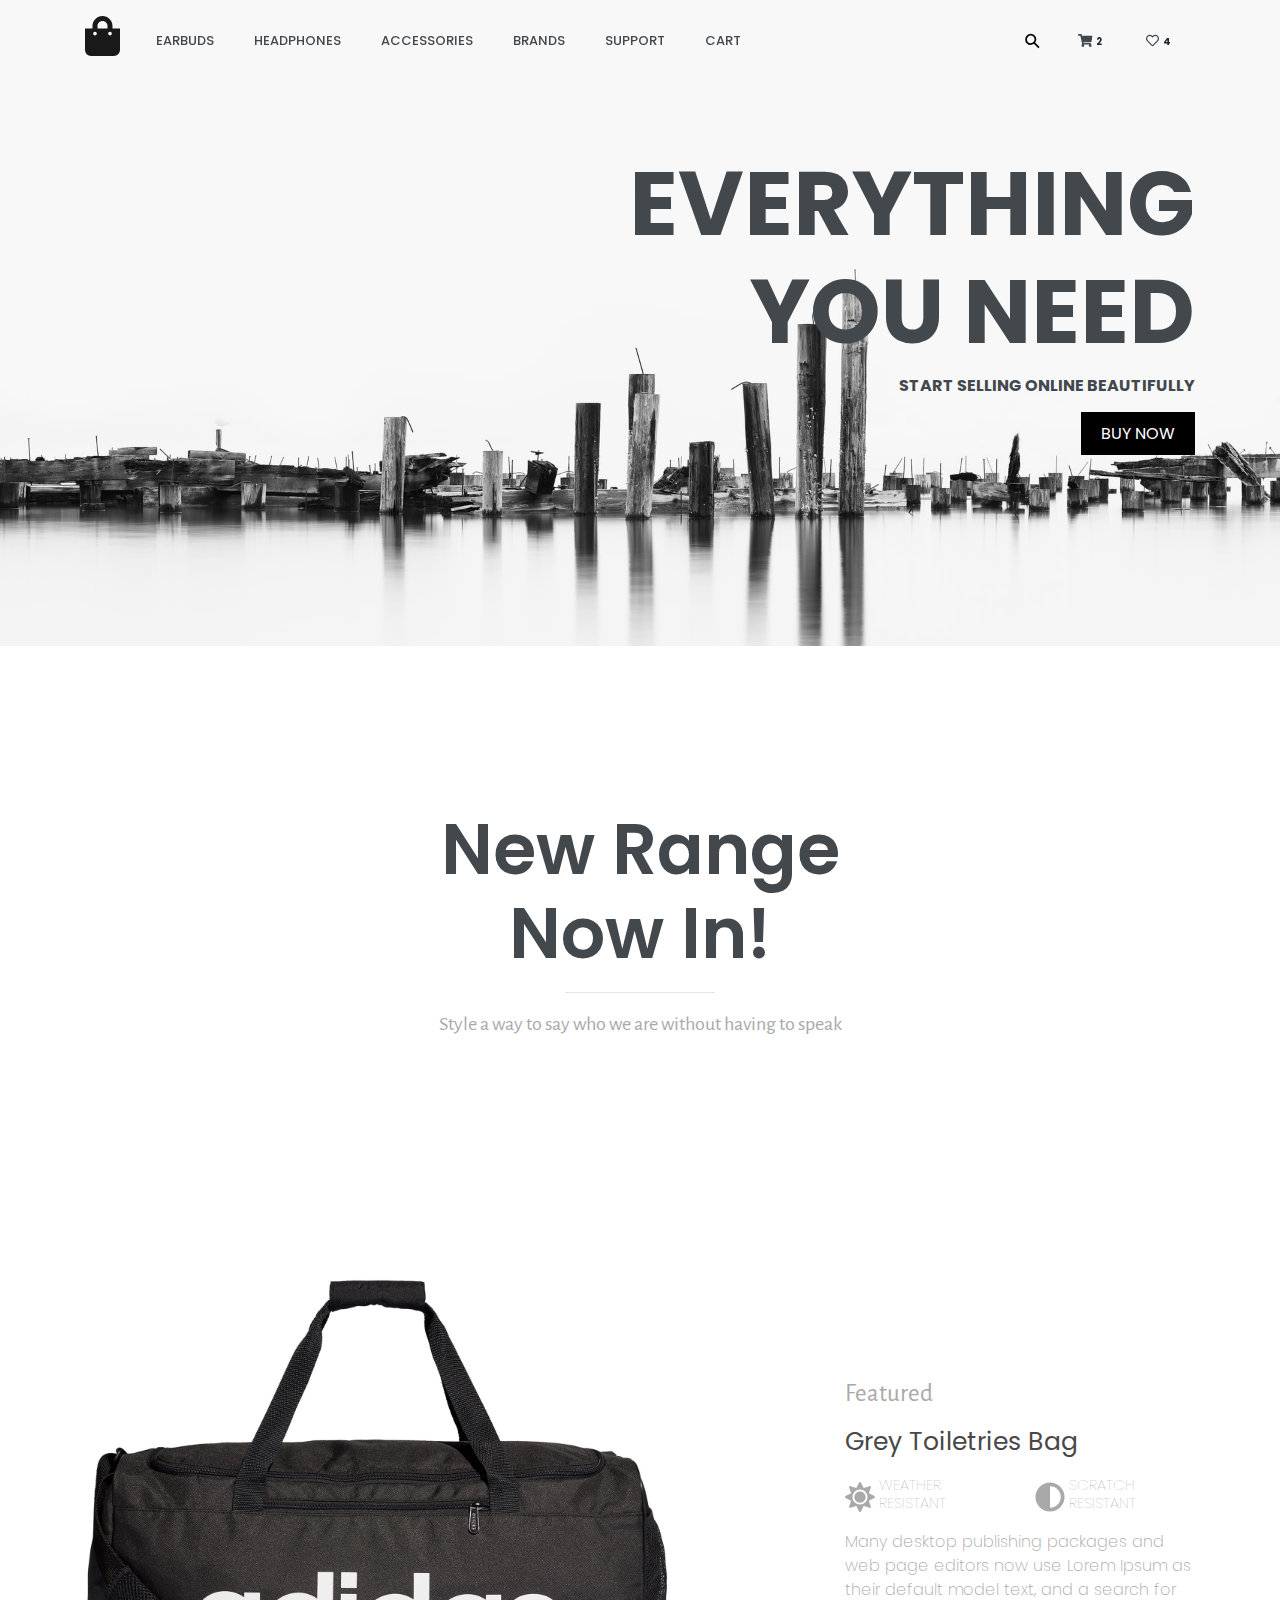
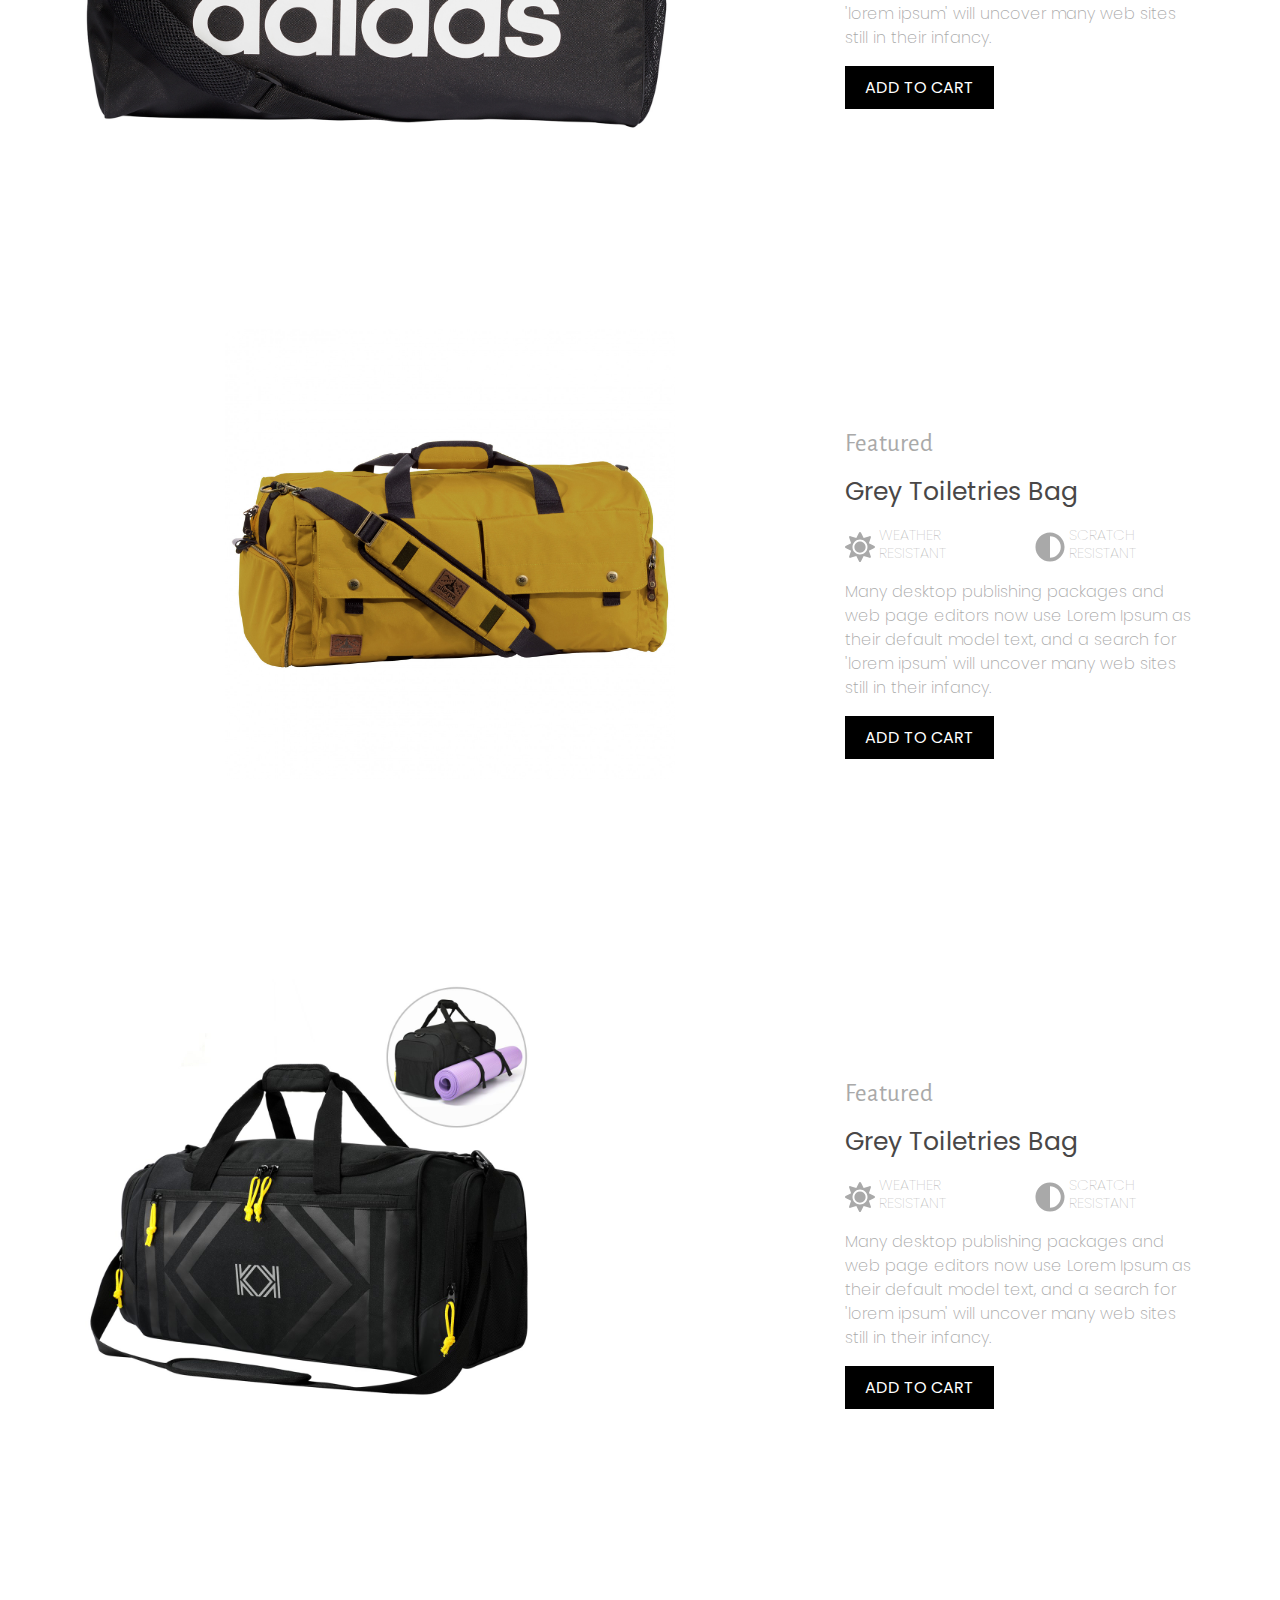
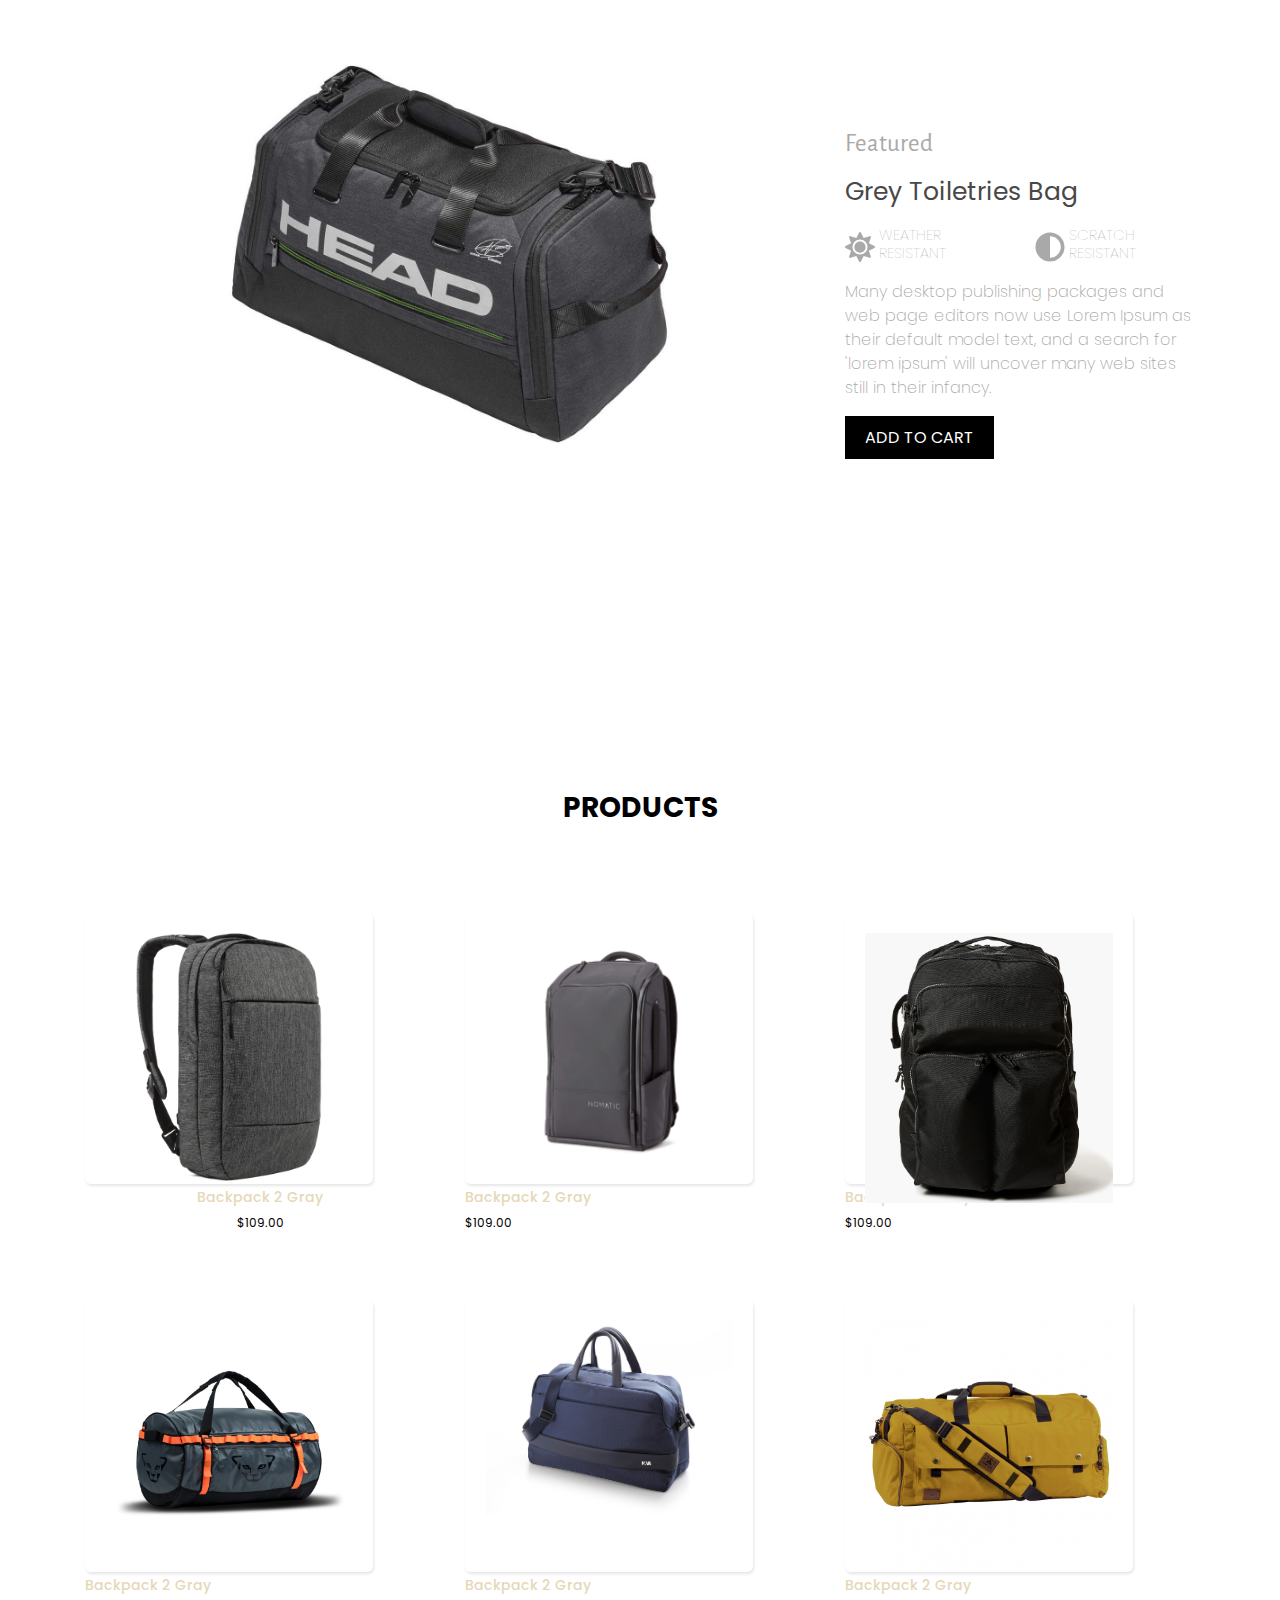
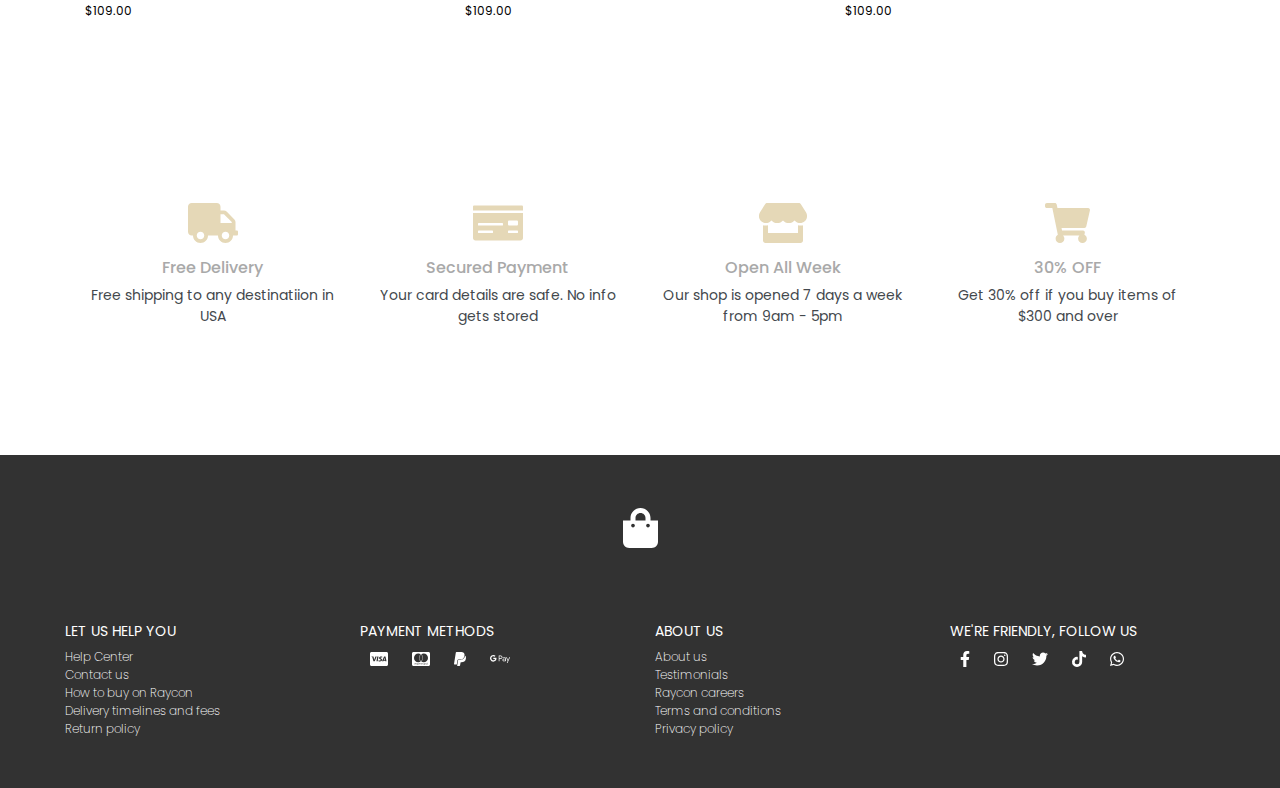
==== index.html @ 4c84e247 "added cart page" ====
<!doctype html>
<html>
<head>
    <meta charset="utf-8">
    <meta http-equiv="X-UA-Compatible" content="IE=edge">
    <link rel="icon" href="assets/images/favicon.png" type="image/gif" sizes="16x16">
    <title>EarStore</title>
    <meta name="description" content="">
    <meta name="viewport" content="width=device-width, initial-scale=1">
    <link rel="stylesheet" href="assets/css/bootstrap.min.css">
    <link rel="stylesheet" href="assets/css/main.css">
    <link href="https://fonts.googleapis.com/css2?family=Yellowtail&display=swap" rel="stylesheet">
    <link href="https://fonts.googleapis.com/css2?family=Alegreya+Sans:ital,wght@1,300;1,400&display=swap" rel="stylesheet">
    <link href="https://fonts.googleapis.com/css?family=Poppins:100,200,300,400,500,600,700,900&display=swap" rel="stylesheet">
    <link rel="stylesheet" href="assets/css/all.css">
    <script type="text/javascript" src="assets/js/jquery-3.5.1.min.js"></script>
    <script type="text/javascript" src="assets/js/bootstrap.min.js"></script>
    <script src="https://cdnjs.cloudflare.com/ajax/libs/popper.js/1.14.7/umd/popper.min.js" crossorigin="anonymous"></script>
    <script defer  src="assets/js/all.js"></script>

</head>
<body>
    <nav class="navbar navbar-expand-lg navbar-light navbar-transparent fixed-top" id="scrolled">
        <div class="container">
            <a class="navbar-brand" href="index.html"><h1><i class="fas fa-shopping-bag"></i></h1></a>
            <button class="navbar-toggler" type="button" data-toggle="collapse" data-target="#navbarNav" aria-controls="navbarNav" aria-expanded="false" aria-label="Toggle navigation">
            <span class="navbar-toggler-icon"></span>
            </button>
            <div class="collapse navbar-collapse" id="navbarNav">
            <ul class="navbar-nav">
                <li class="nav-item">
                <a class="nav-link" href="#">earbuds</a>
                </li>
                <li class="nav-item">
                <a class="nav-link" href="#">headphones</a>
                </li>
                <li class="nav-item">
                <a class="nav-link" href="#">accessories</a>
                </li>
                <li class="nav-item">
                <a class="nav-link" href="#">brands</a>
                </li>
                <li class="nav-item">
                <a class="nav-link" href="#">support</a>
                </li>
                <li class="nav-item">
                <a class="nav-link" href="cart.html">cart</a>
                </li>
            </ul>
            </div>
            <div class="collapse navbar-collapse w-100 order-3" id="navbarNav">
                <ul class="navbar-nav ml-auto">
                    <li class="nav-item">
                        <div class="search-container">
                            <form action="#" method="get">
                              <input class="search expand-right" id="search-right" type="search" name="q" placeholder="Search">
                              <label class="button search-button" for="search-right"><span class="search-icon">&#9906;</span></label>
                            </form>
                        </div>
                    </li>
                    <li class="nav-item">
                        <a class="nav-link" href="#"><i class="fa fa-shopping-cart"></i><span class="badge badge-light">2</span></a>
                    </li>
                    <li class="nav-item">
                        <a class="nav-link" href="#"><i class="far fa-heart"></i><span class="badge badge-light">4</span></a>
                    </li>
                </ul>
            </div>
        </div>
    </nav>
<section>
    <div class="banner">
        <div class="col-md-12 col-sm-12">
            <div class="container text-right">
                <h1>everything<br>you need</h1>
                <p class="small-bg-text mb-4">start selling online beautifully</p>
                <div class="center">
                    <a href="#" class="bg-btn center">buy now</a>
                </div>
            </div>
        </div>
    </div>
</section>
<section class="site-section">
    <div class="col-md-12 col-sm-12">
       <div class="container">
          <h1 class="header">New Range<br>Now In!</h1>
          <hr style="width:150px;"> 
          <p class="italic-sub-header">Style a way to say who we are without having to speak</p>
       </div>
    </div>
</section>
<section class="site-section">
   <div class="col-md-12 col-sm-12">
       <div class="container featured">
            <div class="row margin-bottom">
                <div class="col-md-8 col-sm-12">
                    <img src="assets/images/duffle1.jpg">
                </div>
                <div class="col-md-4 col-sm-12">
                     <h6>Featured</h6>
                     <h3>Grey Toiletries Bag</h3>
                     <div class="row">
                         <div class="col-md-6 col-sm-6">
                             <div class="sunshine-icon"><i class="fas fa-sun"></i></div>
                             <h5>WEATHER<br>RESISTANT</h5>
                         </div>
                         <div class="col-6 col-md-6">
                            <div class="sunshine-icon"><i class="fas fa-adjust"></i></div>
                            <h5>SCRATCH<br>RESISTANT</h5>
                         </div>
                     </div>
                     <p> 
                         Many desktop publishing packages and web page editors now use Lorem Ipsum 
                         as their default model text, and a search for 'lorem ipsum' will uncover many 
                         web sites still in their infancy.
                     </p>
                     <a href="single-product.html">add to cart</a>
                </div>
            </div>
            <div class="row margin-bottom">
                <div class="col-md-8 col-sm-12">
                    <img src="assets/images/sherpa-yatra-duffle-bag-luggage.jpg" class="center">
                </div>
                <div class="col-md-4 col-sm-12">
                     <h6>Featured</h6>
                     <h3>Grey Toiletries Bag</h3>
                     <div class="row">
                         <div class="col-md-6 col-sm-12">
                             <div class="sunshine-icon"><i class="fas fa-sun"></i></div>
                             <h5>WEATHER<br>RESISTANT</h5>
                         </div>
                         <div class="col-md-6 col-sm-12">
                            <div class="sunshine-icon"><i class="fas fa-adjust"></i></div>
                            <h5>SCRATCH<br>RESISTANT</h5>
                         </div>
                     </div>
                     <p> 
                         Many desktop publishing packages and web page editors now use Lorem Ipsum 
                         as their default model text, and a search for 'lorem ipsum' will uncover many 
                         web sites still in their infancy.
                     </p>
                     <a href="single-product.html">add to cart</a>
                </div>
            </div>
            <div class="row margin-bottom">
                <div class="col-md-8 col-sm-12">
                    <img src="assets/images/Gym-bag-1.jpg">
                </div>
                <div class="col-md-4 col-sm-12">
                     <h6>Featured</h6>
                     <h3>Grey Toiletries Bag</h3>
                     <div class="row">
                         <div class="col-md-6 col-sm-12">
                             <div class="sunshine-icon"><i class="fas fa-sun"></i></div>
                             <h5>WEATHER<br>RESISTANT</h5>
                         </div>
                         <div class="col-md-6 col-sm-12">
                            <div class="sunshine-icon"><i class="fas fa-adjust"></i></div>
                            <h5>SCRATCH<br>RESISTANT</h5>
                         </div>
                     </div>
                     <p> 
                         Many desktop publishing packages and web page editors now use Lorem Ipsum 
                         as their default model text, and a search for 'lorem ipsum' will uncover many 
                         web sites still in their infancy.
                     </p>
                     <a href="single-product.html">add to cart</a>
                </div>
            </div>
            <div class="row margin-bottom">
                <div class="col-md-8 col-sm-12">
                    <img src="assets/images/head-racket-duffle-bag.jpg" class="center">
                </div>
                <div class="col-md-4 col-sm-12">
                     <h6>Featured</h6>
                     <h3>Grey Toiletries Bag</h3>
                     <div class="row">
                         <div class="col-md-6 col-sm-12">
                             <div class="sunshine-icon"><i class="fas fa-sun"></i></div>
                             <h5>WEATHER<br>RESISTANT</h5>
                         </div>
                         <div class="col-md-6 col-sm-12">
                            <div class="sunshine-icon"><i class="fas fa-adjust"></i></div>
                            <h5>SCRATCH<br>RESISTANT</h5>
                         </div>
                     </div>
                     <p> 
                         Many desktop publishing packages and web page editors now use Lorem Ipsum 
                         as their default model text, and a search for 'lorem ipsum' will uncover many 
                         web sites still in their infancy.
                     </p>
                     <a href="single-product.html">add to cart</a>
                </div>
            </div>
       </div>
   </div>
</section>
<section>
    <div class="col-md-12 col-sm-12">
        <div class="container product">
            <h3>Products</h3>
           <div class="row">
               <div class="col-md-4 col-sm-12">
                    <a href="#" class="text-center">
                        <div class="card">
                            <img src="assets/images/backpack2.jpg" class="inner-img" height="250px">
                        </div>
                        <h6>Backpack 2 Gray</h6>
                        <p>$109.00</p>
                    </a>
               </div>
               <div class="col-md-4 col-sm-12">
                    <a href="#">
                        <div class="card">
                            <img src="assets/images/backpack1.jpg" class="inner-img" height="250px">
                        </div>
                        <h6>Backpack 2 Gray</h6>
                        <p>$109.00</p>
                    </a>
               </div>
               <div class="col-md-4 col-sm-12">
                   <a href="#">
                        <div class="card">
                            <img src="assets/images/backpack3.jfif" class="inner-img" height="270px">
                        </div>
                        <h6>Backpack 2 Gray</h6>
                        <p>$109.00</p>
                   </a>
               </div>
               <div class="col-md-4 col-sm-12">
                    <a href="#">
                        <div class="card">
                            <img src="assets/images/duffle 2.jpg" class="inner-img" height="270px">
                        </div> 
                        <h6>Backpack 2 Gray</h6>
                        <p>$109.00</p>
                    </a>
               </div>
               <div class="col-md-4 col-sm-12">
                    <a href="#">
                        <div class="card">
                            <img src="assets/images/duffle-bag-easy.jpg" class="inner-img" height="200px">
                        </div>
                        <h6>Backpack 2 Gray</h6>
                        <p>$109.00</p>
                    </a>
               </div>
               <div class="col-md-4 col-sm-12">
                    <a href="#">
                        <div class="card">
                            <img src="assets/images/sherpa-yatra-duffle-bag-luggage.jpg" class="inner-img" height="270px">
                        </div>
                        <h6>Backpack 2 Gray</h6>
                        <p>$109.00</p>
                    </a>
               </div>
           </div>
        </div>
    </div>
</section>
<section class="site-section">
    <div class="col-md-12 col-sm-12">
       <div class="container">
           <div class="advert">
            <div class="row">
                <div class="col-md-3 col-sm-6 text-center">
                    <h1><i class="fas fa-truck"></i></h1>
                    <h4>Free Delivery</h4>
                    <p>Free shipping to any destinatiion in USA</p>
                </div>
                <div class="col-md-3 col-sm-6 text-center">
                    <h1><i class="fas fa-money-check"></i></h1>
                    <h4>Secured Payment</h4>
                    <p>Your card details are safe. No info gets stored</p>
                </div>
                <div class="col-md-3 col-sm-6 text-center">
                    <h1><i class="fas fa-store"></i></h1>
                    <h4>Open All Week</h4>
                    <p>Our shop is opened 7 days a week from 9am - 5pm</p>
                </div>
                <div class="col-md-3 col-sm-6 text-center">
                    <h1><i class="fas fa-shopping-cart"></i></h1>
                    <h4>30% OFF</h4>
                    <p>Get 30% off if you buy items of $300 and over</p>
                </div>
                
            </div>
           </div>
       </div>
    </div>
</section>
<section>
    <div class="footer">
        <div class="col-md-12 col-sm-12">
            <h1><i class="fas fa-shopping-bag"></i></h1>
            <div class="row">
                <div class="col-md-3">
                    <h3>let us help you</h3>
                    <li><a href="#">Help Center</a></li>
                    <li><a href="#">Contact us</a></li>
                    <li><a href="#">How to buy on Raycon</a></li>
                    <li><a href="#">Delivery timelines and fees</a></li>
                    <li><a href="#">Return policy</a></li>
                </div>
                <div class="col-md-3">
                    <h3>payment methods</h3>
                    <a href="#"><h6><i class="fab fa-cc-visa"></i></h6></a>
                    <a href="#"><h6><i class="fab fa-cc-mastercard"></i></h6></a>
                    <a href="#"><h6><i class="fab fa-paypal"></i></h6></a>
                    <a href="#"><h6><i class="fab fa-google-pay"></i></h6></a>
                </div>
                <div class="col-md-3">
                    <h3>about us</h3>
                    <li><a href="#">About us</a></li>
                    <li><a href="#">Testimonials</a></li>
                    <li><a href="#">Raycon careers</a></li>
                    <li><a href="#">Terms and conditions</a></li>
                    <li><a href="#">Privacy policy</a></li>
                </div>
                <div class="col-md-3">
                    <h3>We're friendly, follow us</h3>
                    <a href="#"><h6><i class="fab fa-facebook-f"></i></h6></a>
                    <a href="#"><h6><i class="fab fa-instagram"></i></h6></a>
                    <a href="#"><h6><i class="fab fa-twitter"></i></h6></a>
                    <a href="#"><h6><i class="fab fa-tiktok"></i></h6></a>
                    <a href="#"><h6><i class="fab fa-whatsapp"></i></h6></a>
                </div>
            </div>
        </div>
    </div>
</section>

<script>
$(document).ready(function(){
    var scrollTop = 0;
    $(window).scroll(function(){
        scrollTop = $(window).scrollTop();
        $('.counter').html(scrollTop);
        if (scrollTop >= 100) {
            $('#scrolled').addClass('scrolled-nav');
        } else if (scrollTop < 100) {
            $('#scrolled').removeClass('scrolled-nav');
        }
    });

    var demoTrigger = document.querySelector('.demo-trigger');
    var paneContainer = document.querySelector('.detail');

    new Drift(demoTrigger, {
    paneContainer: paneContainer,
    inlinePane: false,
    });
});

</script>
</body>
</html>
---- assets/css/main.css ----
html,body {
    background-color: #fff;
    /* background-color: #f2f2f2; */
    height:100%;
    color: #43484D !important;
    font-family: 'Poppins', sans-serif;
}

.navbar-transparent {
    background-color: rgba(255, 255, 255, 0) none repeat scroll 0 0 !important;
}

/* .nav-border {
    border-bottom: 1px solid #f8f9fa !important;
  } */

.navbar-nav li a {
    color: #43484D !important;
    text-transform: uppercase;
    padding: 10px 20px !important;
    font-size: small !important;
    font-weight: 500;
}
/* search button and bar */
.button {
	font-size: 9px;
	line-height: 40px;
	text-align: center;
	color: #000;
	text-decoration: none;
	cursor: pointer;
}

.button:hover {
	transition-duration: 0.4s;
	-moz-transition-duration: 0.4s;
	-webkit-transition-duration: 0.4s;
	-o-transition-duration: 0.4s;
	background-color: rgba(255, 255, 255, 0);
	color: black;
}

.search-container {
	position: relative;
	display: inline-block;
	height: 40px;
	width: 50px;
	vertical-align: bottom;
}

.search-icon {
	display: inline-block;
	pointer-events: none;
	-webkit-transform: rotate(-45deg);
	-moz-transform: rotate(-45deg);
	-o-transform: rotate(-45deg);
	-ms-transform: rotate(-45deg);
}

.search-button {
	position: absolute;
	font-size: 20px;
	width: 100%;
	margin: 0;
	padding: 0;
}

.search:focus + .search-button {
	transition-duration: 0.4s;
	-moz-transition-duration: 0.4s;
	-webkit-transition-duration: 0.4s;
	-o-transition-duration: 0.4s;
	background-color: rgba(255, 255, 255, 0);
	color: black;
}

.search {
	position: absolute;
	left: 49px; /* Button width-1px (Not 50px/100% because that will sometimes show a 1px line between the search box and button) */
	background-color: white;
	outline: none;
	border: none;
	padding: 0;
	width: 0;
	height: 100%;
	z-index: 10;
	transition-duration: 0.4s;
	-moz-transition-duration: 0.4s;
	-webkit-transition-duration: 0.4s;
    -o-transition-duration: 0.4s;
    border-radius: 20px;
}

.search:focus {
	width: 250px; /* Bar width+1px */
	padding: 0 16px 0 0;
}

.expand-right {
	left: auto;
	right: 49px; /* Button width-1px */
}

.expand-right:focus {
	padding: 0 0 0 16px;
}

@media screen and (max-width: 600px) {
    .expand-right {
        right: auto;
        left: 40px !important; /* Button width-1px */
    }

    .expand-right:focus {
        padding: 0 0 16px 0;
    }

    .search:focus {
        width: 230px; /* Bar width+1px */
        padding: 0 16px 0 0;
    }
  }

  /* search button and bar end */

  /* scrolled nav bar */
  .scrolled-nav {
    height: 80px !important;
    line-height: 10px !important;
    background-color: #fff !important;
    border-bottom: 1px solid #f8f9fa !important;
}

.banner {
    background-image: url(../images/bg-header1.jpg);
    background-size: cover;
    /* background-attachment: fixed; */
    background-repeat: no-repeat;
    padding-bottom: 200px;
}

.banner h1 {
    font-size: 90px;
    text-transform: uppercase;
    font-weight: bold;
    padding-top: 150px;
}

.banner p {
    text-transform: uppercase; 
    font-weight: 700;
}

@media (max-width: 535px) {
  .banner h1 {
    font-size: 40px;
    text-transform: uppercase;
    font-weight: bold;
    padding-top: 100px;
    text-align: center;
  }

  .banner p {
    text-transform: uppercase;
    text-align: center;
   
  }
  .bg-btn {
    background-color: #000;
    color: #fff;
    text-transform: uppercase;
    padding: 10px 20px;
    text-decoration: none;
  }

  .center {
    text-align: center;
  }
  
}

.bg-btn {
    background-color: #000;
    color: #fff;
    text-transform: uppercase;
    padding: 10px 20px;
    text-decoration: none;
}


.bg-btn:hover {
    text-decoration: none;
    color: #000;
    background-color: #fff;
}

.header {
    font-size: 70px;
    font-weight: 600;
    padding-top: 50px;
    text-align: center;
}

.italic-sub-header {
    /* font-style: italic; */
    color: darkgray;
    text-align: center;
    font-size: 20px;
    font-family: 'Alegreya Sans', sans-serif;
}


.site-section {
    padding: 3em 0; 
}
    @media (min-width: 768px) {
        .site-section {
            padding: 7em 0; 
        }
    }
.site-section.site-section-sm {
    padding: 4em 0; 
}


.featured h6 {
    font-family: 'Alegreya Sans', sans-serif;
    color: darkgray;
    font-size: 25px;
    font-weight: 400;
    margin-top: 100px;
    padding-bottom: 10px;
}

.featured h5 {
    font-weight: 100;
    color: darkgray;
    font-size: 15px;
    display: inline-block;
}

.featured h3 {
    color: rgb(73, 71, 71) !important;
    font-size: 25px;
    font-weight: 400;
    padding-bottom: 10px;
}

.featured p {
    font-weight: 200;
    color: darkgray;
    padding: 10px 0;
    /* font-size: 10px; */
    /* display: inline-block; */
}

.featured a {
    background-color: #000;
    color: #fff;
    text-transform: uppercase;
    padding: 10px 20px;
    text-decoration: none;
}

.featured img {
  height: 450px;
}

@media (max-width: 535px) {
  .featured img {
    height: 220px;
  }

  .featured p {
    font-weight: 200;
    color: darkgray;
    padding: 5px 0;
  }
  .featured h6 {
    font-family: 'Alegreya Sans', sans-serif;
    color: darkgray;
    font-size: 25px;
    font-weight: 400;
    margin-top: 10px;
    padding-bottom: 10px;
  }
}

.sunshine-icon {
    color: darkgray;
    font-size: 30px;
    display: inline-block;
}

.margin-bottom {
  margin-bottom: 200px;
}

@media (max-width: 535px) {
  .margin-bottom {
    margin-bottom: 50px;
  }
  .first {
    order: -1;
  }

  .featured a {
    background-color: #000;
    color: #fff;
    text-transform: uppercase;
    padding: 10px 20px;
    text-decoration: none;
    margin-bottom: 20px;
  }
}

.inner-img {
    transition: 0.3s;
  }
  
  .inner-img:hover {
    transform: scale(1.1);
  }


/* used in a column to make a row come first */
.first {
    order: -1;
}

  img.center {
    display: block;
    margin-left: auto;
    margin-right: auto;
    border-radius: 10px;
  
  }

  .card {
      /* background-color: #F8F8F8; */
      height: 20rem !important;
      width: 18rem !important; 
      border: 1px solid darkgray;
      margin-bottom: 5px;
      padding: 20px;
  }

  .product h6 {
      color: #E5D8B7;
      font-size: 14px;
  }

  .product h3 {
      text-align: center;
      color: #000;
      text-transform: uppercase; 
      font-weight: 700;
      padding-bottom: 80px;

  }

  .product a {
      text-decoration: none;
  }

  .product p {
      color: black;
      font-size: 12px;
      margin-bottom: 30px;
  }

  /* .advert {
      background-image: url(../images/banner.jpg);
      padding-bottom: 450px;
      background-size: cover;
      background-repeat: no-repeat;
      text-align: center;
  }
.advert a {
    background-color: #000;
    color: #fff;
    text-transform: uppercase;
    padding: 10px 20px;
    text-decoration: none;
} */

.advert h1 {
    color: #E5D8B7;
    margin-bottom: 10px;
}

.advert h4 {
    color: darkgray;
    font-size: 16px;
}

.advert p {
    font-size: 14px;
}

.footer {
    background-color: #323232;
    padding: 50px;
}

.footer h1 {
    color: #fff;
    text-align: center;
    margin-bottom: 50px;
}

.footer h3 {
    color: #fff;
    font-size: 14px;
    text-transform: uppercase;
    font-weight: 400;
    margin-top: 20px;
}
.footer h6 {
    color: #fff;
    display: inline;
    padding: 10px;
}

.footer li {
    font-size: 12px;
    list-style-type: none;
    color: #fff;
    font-weight: 200;
}

.footer a {
    color: #fff;
}

  
  /* Left Column */
  .left-column img {
    height: 600px;
    position: absolute;
    left: 0;
    top: 0;
    opacity: 0;
  
    transition: all 0.3s ease;
  }
  
  .left-column img.active {
    opacity: 1;
  }
  
  /* Product Description */
  .product-description {
      border-bottom: 1px solid #E1E8EE;
      margin-bottom: 20px;
    }
   
.product-description h1 {
  font-weight: 300;
  font-size: 52px;
  color: #43484D;
  letter-spacing: -2px;
  /* margin-top: 200px; */
}
.product-description p {
  font-size: 16px;
  font-weight: 300;
  color: #86939E;
  line-height: 24px;
}

/* Product Configuration */
.product-color span,
.product-config span {
  font-size: 14px;
  font-weight: 400;
  color: #86939E;
  margin-bottom: 20px;
  display: inline-block;
}

/* Product Color */
.product-color {
  margin-bottom: 30px;
}

.color-choose div {
  display: inline-block;
}

.color-choose input[type="radio"] {
  display: none;
}

.color-choose input[type="radio"] + label span {
  display: inline-block;
  width: 40px;
  height: 40px;
  margin: -1px 4px 0 0;
  vertical-align: middle;
  cursor: pointer;
  border-radius: 50%;
}

.color-choose input[type="radio"] + label span {
  border: 2px solid #FFFFFF;
  box-shadow: 0 1px 3px 0 rgba(0,0,0,0.33);
}

.color-choose input[type="radio"]#red + label span {
  background-color: #C91524;
}
.color-choose input[type="radio"]#blue + label span {
  background-color: #314780;
}
.color-choose input[type="radio"]#black + label span {
  background-color: #323232;
}

.color-choose input[type="radio"]:checked + label span {
  background-image: url(../images/check-icn.svg);
  background-repeat: no-repeat;
  background-position: center;
}

/* Cable Configuration */
.cable-choose {
  margin-bottom: 20px;
}

.cable-choose button {
  border: 2px solid #E1E8EE;
  border-radius: 6px;
  padding: 13px 20px;
  font-size: 14px;
  color: #5E6977;
  background-color: #fff;
  cursor: pointer;
  transition: all .5s;
}

.cable-choose button:hover,
.cable-choose button:active,
.cable-choose button:focus {
  border: 2px solid #86939E;
  outline: none;
}

.product-config {
  border-bottom: 1px solid #E1E8EE;
  margin-bottom: 20px;
}

.product-config a {
  color: #358ED7;
  text-decoration: none;
  font-size: 12px;
  position: relative;
  margin: 10px 0;
  display: inline-block;
}
.product-config a:before {
  content: "?";
  height: 15px;
  width: 15px;
  border-radius: 50%;
  border: 2px solid rgba(53, 142, 215, 0.5);
  display: inline-block;
  text-align: center;
  line-height: 16px;
  opacity: 0.5;
  margin-right: 5px;
}

/* Product Price */
.product-price {
  display: flex;
  align-items: center;
}

.product-price span {
  font-size: 26px;
  font-weight: 300;
  color: #43474D;
  margin-right: 20px;
}


/* Responsive */
@media (max-width: 535px) {

  .left-column img {
    height: 300px;
    /* right: 0; */
    /* margin-top: 20px; */
    left: initial;
  }
  .product-description h1 {
    font-weight: 300;
    font-size: 30px;
    color: #43484D;
    letter-spacing: -2px;
    margin-top: 300px;
  }
}

.card {
    border: none !important;
    text-align: center;
    color: #5E6977;
    box-shadow: 1px 2px 3px 0px rgba(0,0,0,0.10);
    height: 70% !important;
    border-radius: 6px;
    /* margin: 20px 0; */
}

@media (max-width: 535px) {

    .card {
        border: none !important;
        text-align: center;
        color: #5E6977;
        box-shadow: 1px 2px 3px 0px rgba(0,0,0,0.10);
        height: 100% !important;
        border-radius: 6px;
        margin: 20px 0;
    }
  }

@media (max-width: 800px) {

    .card {
        border: none !important;
        text-align: center;
        color: #5E6977;
        box-shadow: 1px 2px 3px 0px rgba(0,0,0,0.10);
        height: 100% !important;
        width: 100% !important;
        border-radius: 6px;
        margin: 20px 0;
    }
  }

.shopping-cart h4 {
    font-weight: 600;
    padding-bottom: 20px;
    font-size: 30px;
}

.shopping-cart p {
    line-height: 5px;
}

.shopping-cart h6 {
    font-weight: 600;
    margin-bottom: 40px;
}

.shopping-cart a {
    padding: 10px 90px;
    color: #fff;
    background-color: black;
    border-radius: 6px;
}

.shopping-cart {
    box-shadow: 1px 2px 3px 0px rgba(0,0,0,0.10);
    border-radius: 6px;
   
  }

  .title {
    height: 60px;
    border-bottom: 1px solid #E1E8EE;
    padding: 20px 30px;
    color: #5E6977;
    font-size: 18px;
    font-weight: 400;
  }
   
  .item {
    padding: 20px 30px;
    height: 120px;
    display: flex;
  }
   
  .item:nth-child(3) {
    border-top:  1px solid #E1E8EE;
    border-bottom:  1px solid #E1E8EE;
  }

  .buttons {
    position: relative;
    padding-top: 30px;
    margin-right: 60px;
  }
  .delete-btn,
  .like-btn {
    display: inline-block;
    Cursor: pointer;
  }
  .delete-btn {
    width: 18px;
    height: 17px;
    background: url(../images/delete-icn.svg) no-repeat center;
  }
   
  .like-btn {
    position: absolute;
    top: 9px;
    left: 15px;
    background: url(../images/twitter-heart.png);
    width: 60px;
    height: 60px;
    background-size: 2900%;
    background-repeat: no-repeat;
  }

  .is-active {
    animation-name: animate;
    animation-duration: .8s;
    animation-iteration-count: 1;
    animation-timing-function: steps(28);
    animation-fill-mode: forwards;
  }
   
  @keyframes animate {
    0%   { background-position: left;  }
    50%  { background-position: right; }
    100% { background-position: right; }
  }

  .image {
    margin-right: 50px;
  }
   
  /* Let’s add some basic style to  product name and description. */
  .description {
    padding-top: 10px;
    margin-right: 60px;
    width: 115px;
  }
   
  .description span {
    display: block;
    font-size: 14px;
    color: #43484D;
    font-weight: 400;
  }
   
  .description span:first-child {
    margin-bottom: 5px;
  }
  .description span:last-child {
    font-weight: 300;
    margin-top: 8px;
    color: #86939E;
  }
  .quantity {
    padding-top: 20px;
    margin-right: 60px;
  }
  .quantity input {
    -webkit-appearance: none;
    border: none;
    text-align: center;
    width: 32px;
    font-size: 16px;
    color: #43484D;
    font-weight: 300;
  }
   
  button[class*=btn] {
    width: 30px;
    height: 30px;
    background-color: #E1E8EE;
    border-radius: 6px;
    border: none;
    cursor: pointer;
  }
  .minus-btn img {
    margin-bottom: 3px;
  }
  .plus-btn img {
    margin-top: 2px;
  }
   
  button:focus,
  input:focus {
    outline:0;
  }
  .total-price {
    width: 83px;
    padding-top: 27px;
    text-align: center;
    font-size: 16px;
    color: #43484D;
    font-weight: 300;
  }

  @media (max-width: 800px) {
    .shopping-cart {
      width: 100%;
      height: auto;
      overflow: hidden;
    }
    .item {
      height: auto;
      flex-wrap: wrap;
      justify-content: center;
    }
    .image img {
      width: 50%;
    }
    .image,
    .quantity,
    .description {
      width: 100%;
      text-align: center;
      margin: 6px 0;
    }
    .buttons {
      margin-right: 20px;
    }
  }
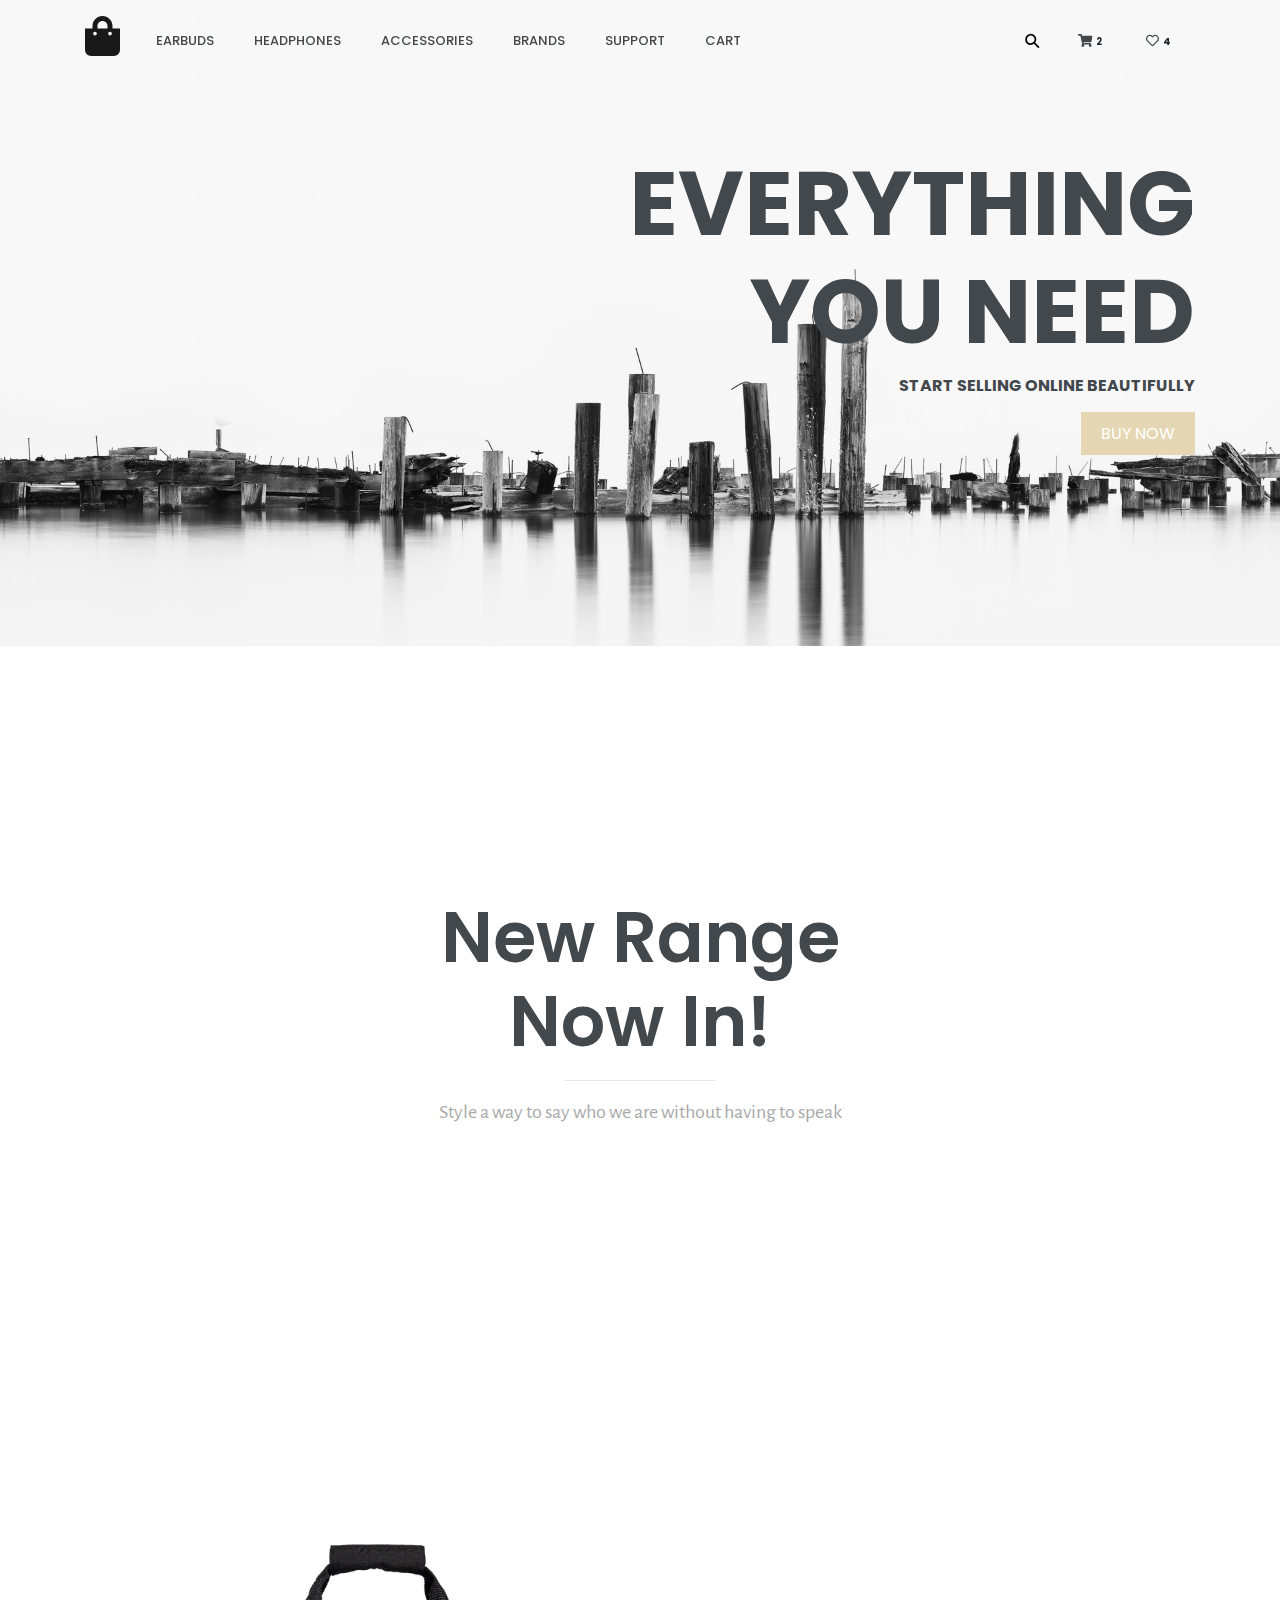
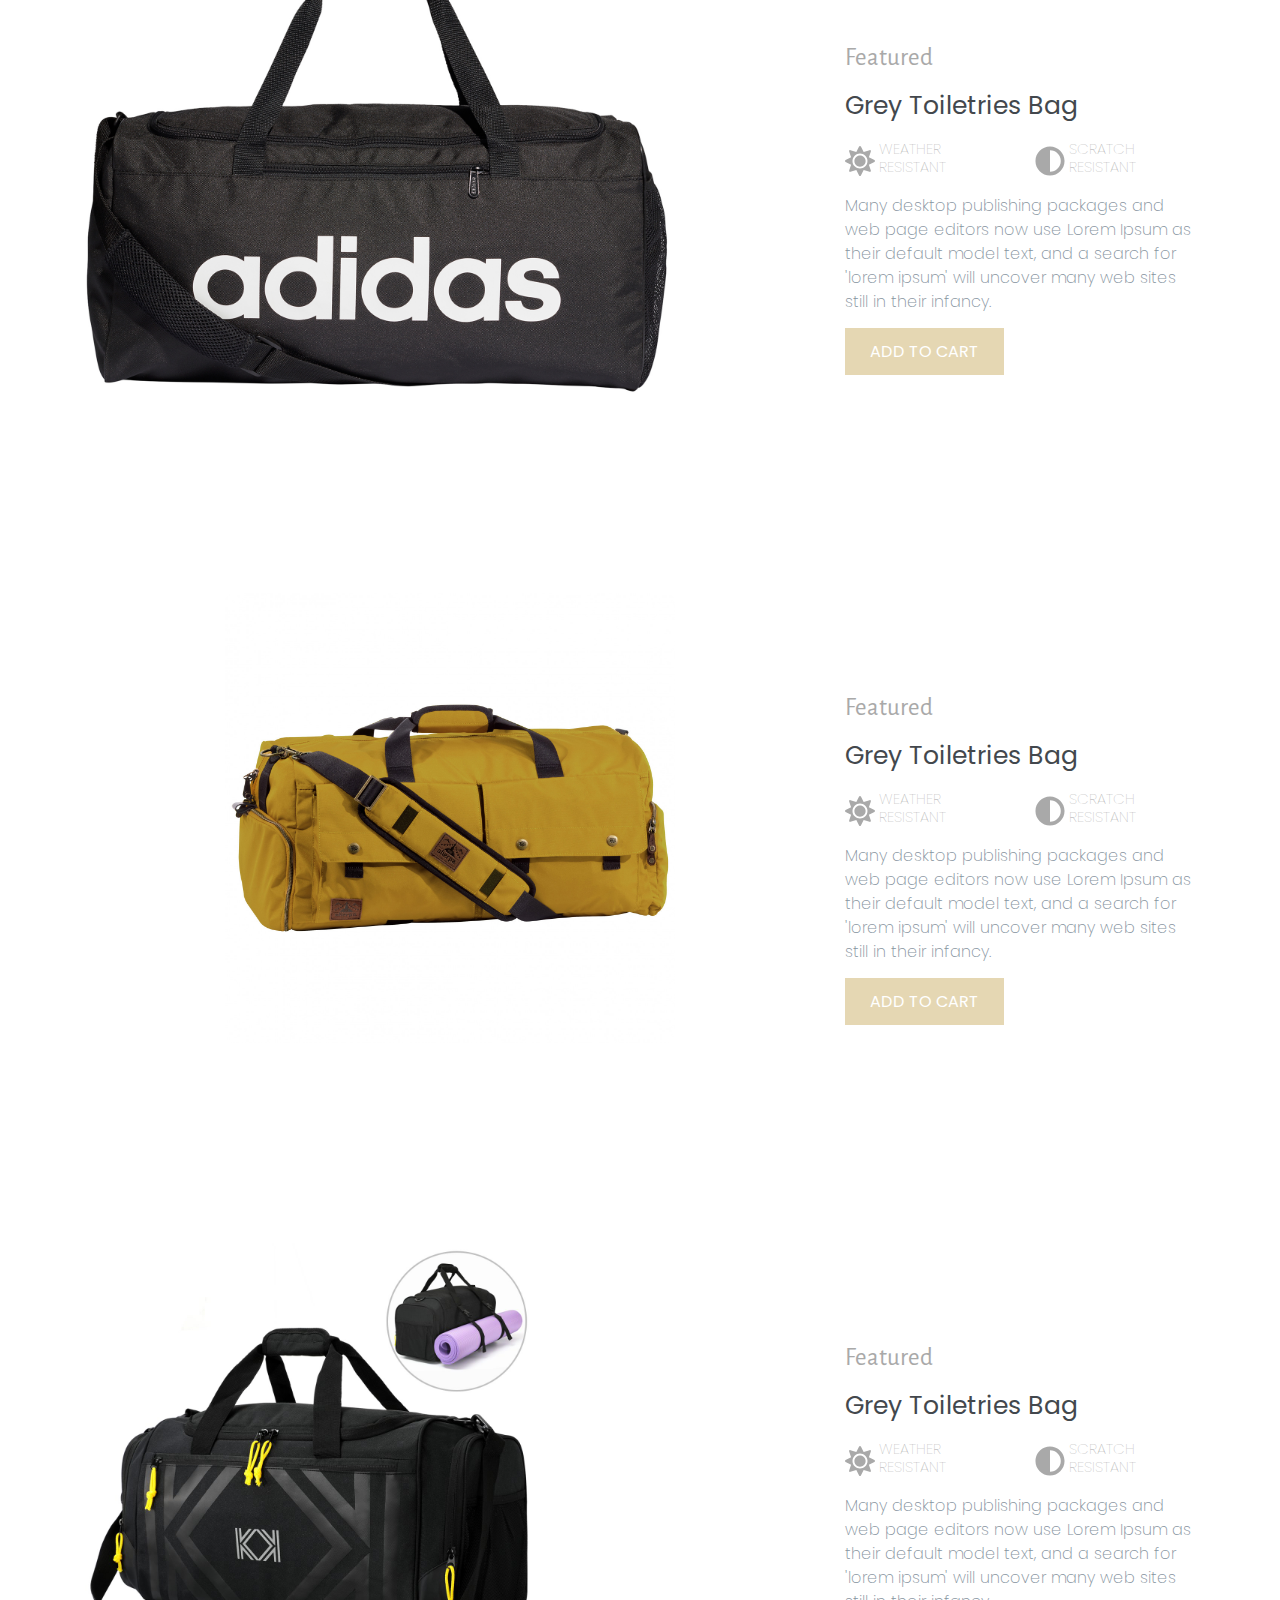
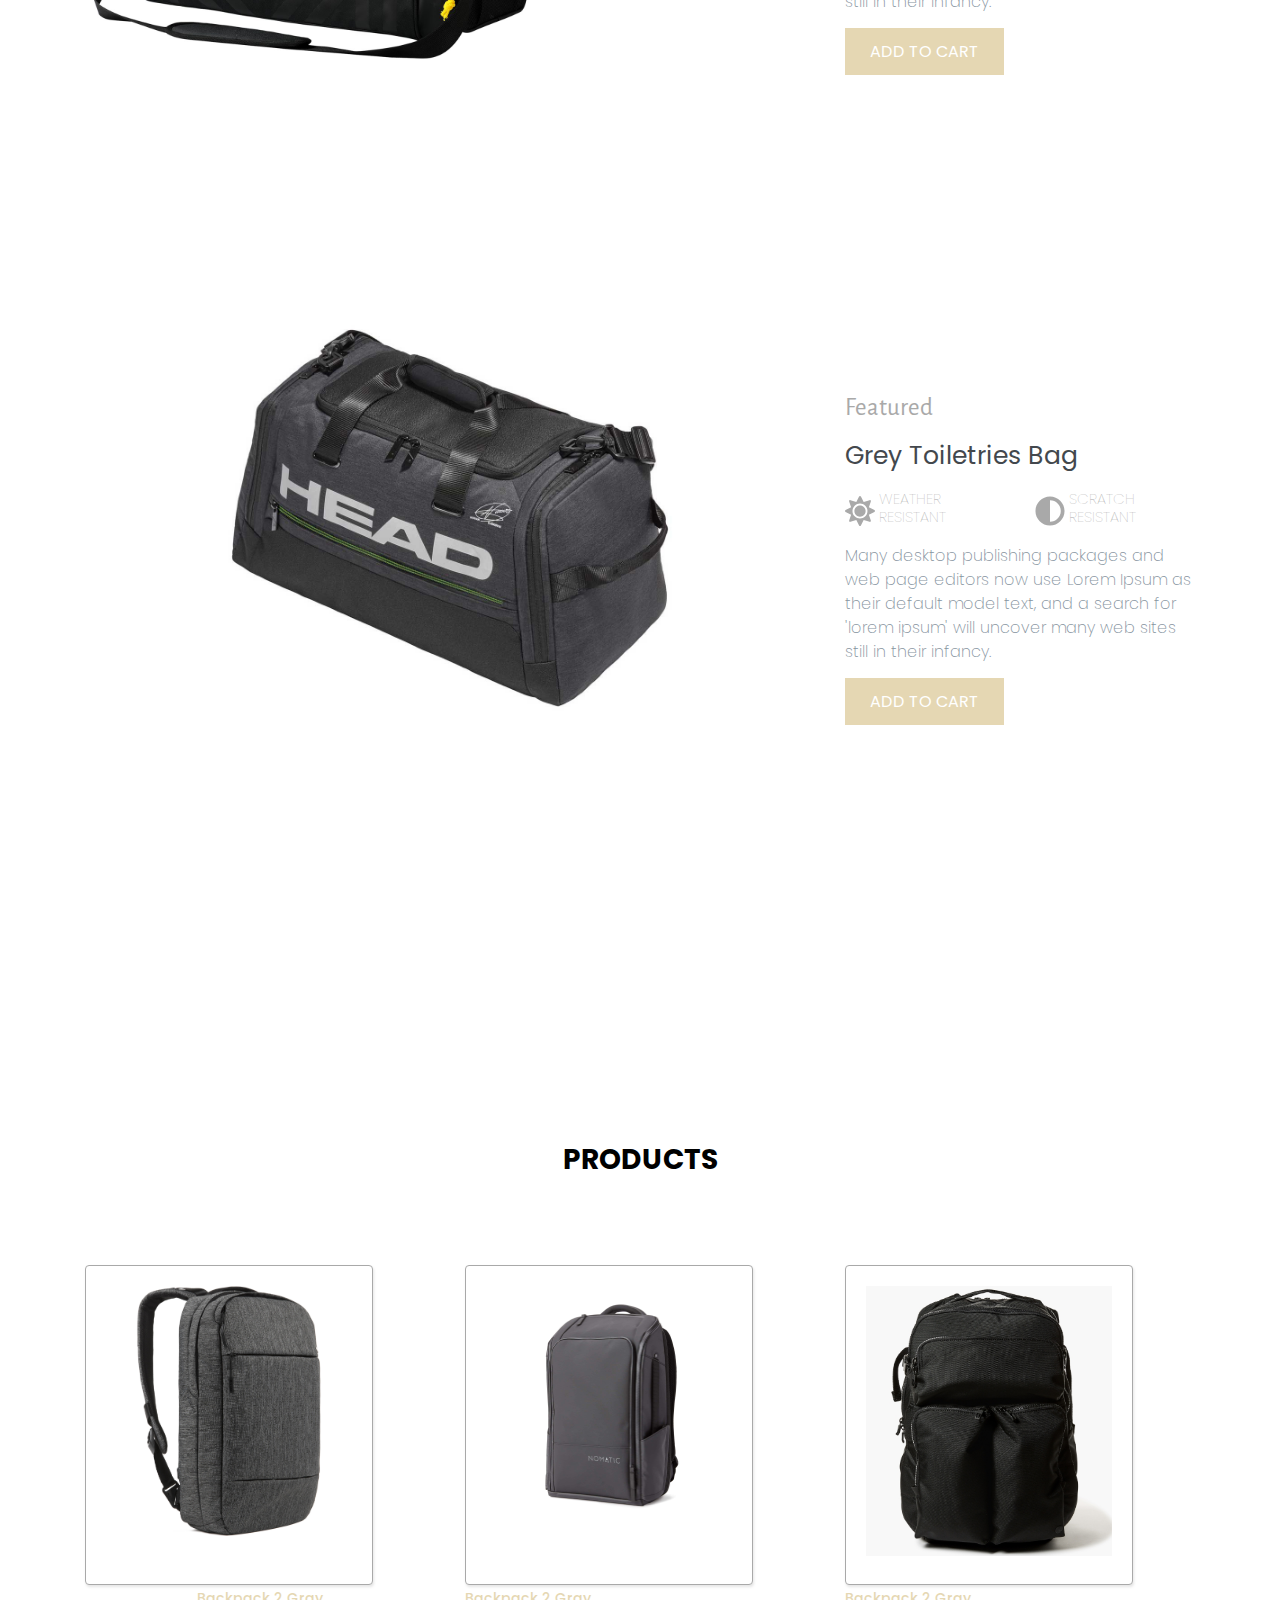
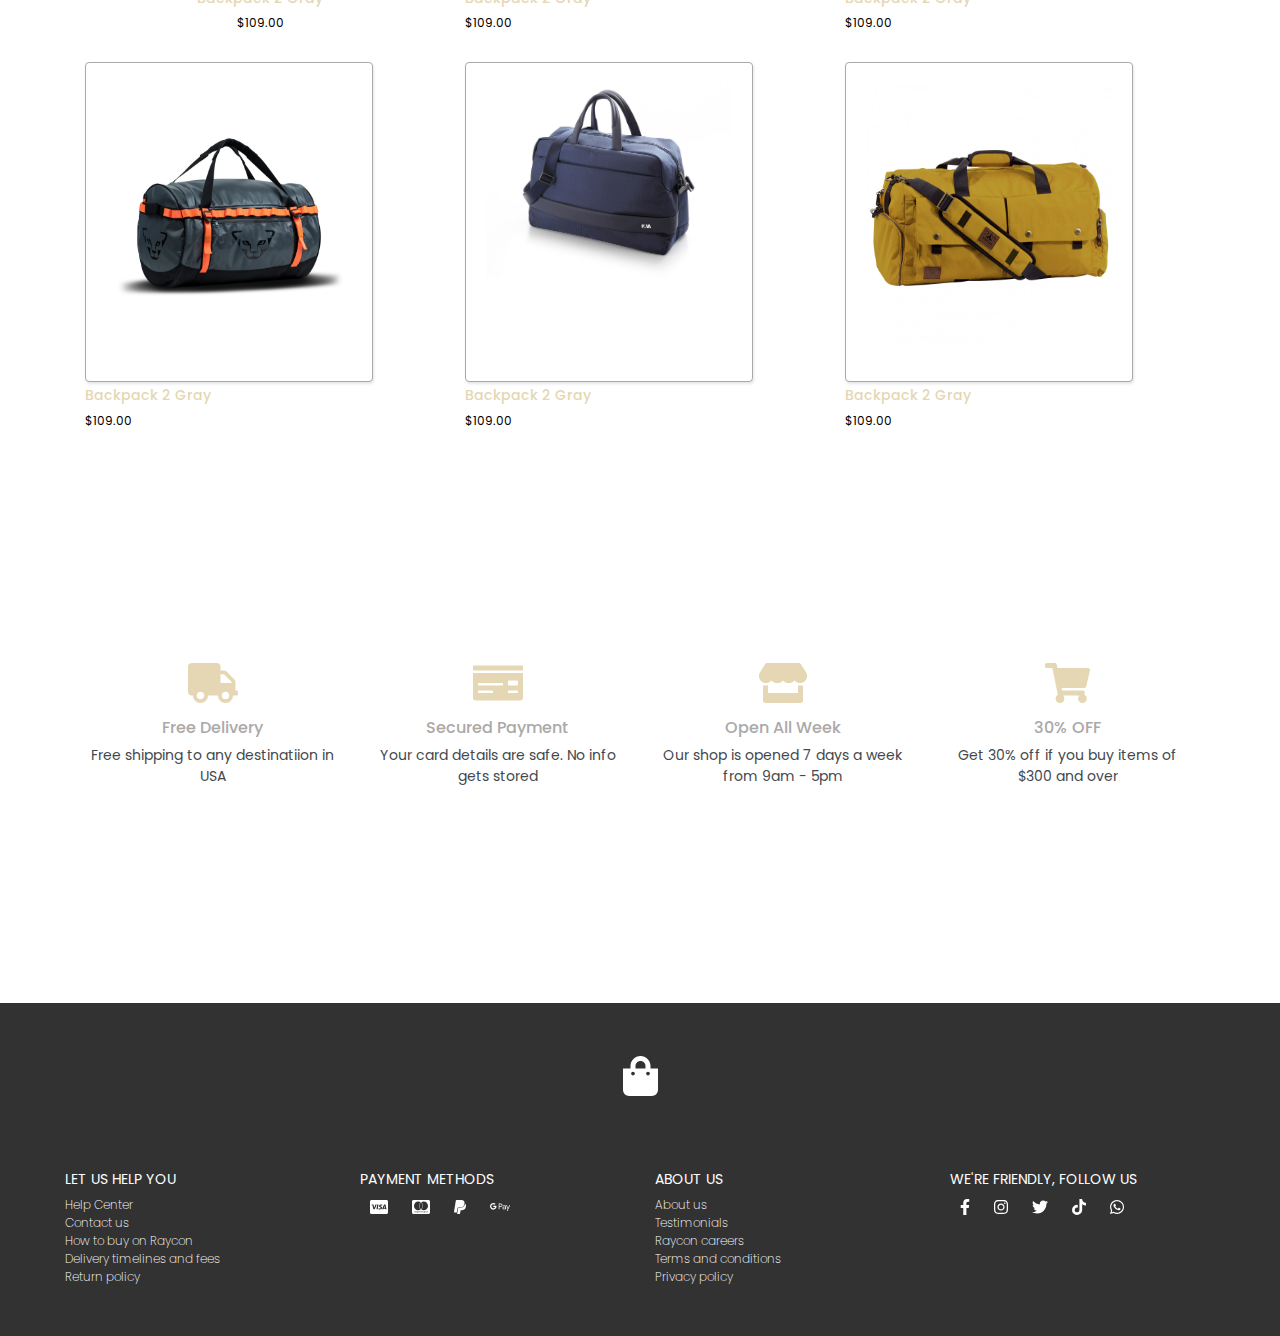
==== commit 81ab22ce: "working on cart responsiveness" ====
--- a/index.html
+++ b/index.html
@@ -75,18 +75,19 @@
                 <h1>everything<br>you need</h1>
                 <p class="small-bg-text mb-4">start selling online beautifully</p>
                 <div class="center">
-                    <a href="#" class="bg-btn center">buy now</a>
+                    <a href="#" class="center">buy now</a>
                 </div>
             </div>
         </div>
     </div>
+    
 </section>
 <section class="site-section">
-    <div class="col-md-12 col-sm-12">
+    <div class="col-md-12 col-sm-12 new-range">
        <div class="container">
-          <h1 class="header">New Range<br>Now In!</h1>
+          <h1>New Range<br>Now In!</h1>
           <hr style="width:150px;"> 
-          <p class="italic-sub-header">Style a way to say who we are without having to speak</p>
+          <p>Style a way to say who we are without having to speak</p>
        </div>
     </div>
 </section>
--- a/assets/css/main.css
+++ b/assets/css/main.css
@@ -3,7 +3,13 @@
     /* background-color: #f2f2f2; */
     height:100%;
     color: #43484D !important;
-    font-family: 'Poppins', sans-serif;
+    font-family: 'poppins', sans-serif;
+}
+
+.card {
+  margin-bottom: 20px;
+  padding: 50px;
+  box-shadow: 1px 2px 3px 0px rgba(0,0,0,0.10);
 }
 
 .navbar-transparent {
@@ -179,8 +185,8 @@
   
 }
 
-.bg-btn {
-    background-color: #000;
+.banner a {
+    background-color: #E5D7B3;
     color: #fff;
     text-transform: uppercase;
     padding: 10px 20px;
@@ -188,20 +194,15 @@
 }
 
 
-.bg-btn:hover {
-    text-decoration: none;
-    color: #000;
-    background-color: #fff;
-}
-
-.header {
+
+.new-range h1 {
     font-size: 70px;
     font-weight: 600;
     padding-top: 50px;
     text-align: center;
 }
 
-.italic-sub-header {
+.new-range p {
     /* font-style: italic; */
     color: darkgray;
     text-align: center;
@@ -209,13 +210,22 @@
     font-family: 'Alegreya Sans', sans-serif;
 }
 
+@media (max-width: 535px) {
+  .new-range h1 {
+    font-size: 40px;
+    font-weight: bold;
+    padding-top: 50px;
+    text-align: center;
+  }
+}
+
 
 .site-section {
-    padding: 3em 0; 
+    padding: 100px 0; 
 }
     @media (min-width: 768px) {
         .site-section {
-            padding: 7em 0; 
+            padding: 200px 0; 
         }
     }
 .site-section.site-section-sm {
@@ -240,7 +250,7 @@
 }
 
 .featured h3 {
-    color: rgb(73, 71, 71) !important;
+    color: #43484D;
     font-size: 25px;
     font-weight: 400;
     padding-bottom: 10px;
@@ -248,18 +258,18 @@
 
 .featured p {
     font-weight: 200;
-    color: darkgray;
+    color: #86939E;
     padding: 10px 0;
-    /* font-size: 10px; */
-    /* display: inline-block; */
 }
 
 .featured a {
-    background-color: #000;
+    background-color: #E5D7B3;
     color: #fff;
+    padding: 12px 25px;
     text-transform: uppercase;
-    padding: 10px 20px;
     text-decoration: none;
+    /* float: right; */
+    margin-top: 10px;
 }
 
 .featured img {
@@ -284,6 +294,13 @@
     margin-top: 10px;
     padding-bottom: 10px;
   }
+
+  .featured h3 {
+    color: #43484D;
+    font-size: 20px;
+    font-weight: 300;
+    padding-bottom: 10px;
+}
 }
 
 .sunshine-icon {
@@ -305,12 +322,13 @@
   }
 
   .featured a {
-    background-color: #000;
+    background-color: #E5D7B3;
     color: #fff;
+    padding: 10px 20px;
     text-transform: uppercase;
-    padding: 10px 20px;
     text-decoration: none;
-    margin-bottom: 20px;
+    float: right;
+    margin-top: 10px;
   }
 }
 
@@ -322,11 +340,6 @@
     transform: scale(1.1);
   }
 
-
-/* used in a column to make a row come first */
-.first {
-    order: -1;
-}
 
   img.center {
     display: block;
@@ -336,8 +349,7 @@
   
   }
 
-  .card {
-      /* background-color: #F8F8F8; */
+  .product .card {
       height: 20rem !important;
       width: 18rem !important; 
       border: 1px solid darkgray;
@@ -346,7 +358,7 @@
   }
 
   .product h6 {
-      color: #E5D8B7;
+      color: #E5D7B3;
       font-size: 14px;
   }
 
@@ -369,23 +381,8 @@
       margin-bottom: 30px;
   }
 
-  /* .advert {
-      background-image: url(../images/banner.jpg);
-      padding-bottom: 450px;
-      background-size: cover;
-      background-repeat: no-repeat;
-      text-align: center;
-  }
-.advert a {
-    background-color: #000;
-    color: #fff;
-    text-transform: uppercase;
-    padding: 10px 20px;
-    text-decoration: none;
-} */
-
 .advert h1 {
-    color: #E5D8B7;
+    color: #E5D7B3;
     margin-bottom: 10px;
 }
 
@@ -398,6 +395,7 @@
     font-size: 14px;
 }
 
+/* start of footer */
 .footer {
     background-color: #323232;
     padding: 50px;
@@ -429,14 +427,21 @@
     font-weight: 200;
 }
 
+.footer li:hover {
+  text-decoration: underline;
+}
+
 .footer a {
     color: #fff;
 }
 
+/* end of footer */
+
+/* start of single product */
   
   /* Left Column */
   .left-column img {
-    height: 600px;
+    height: 550px;
     position: absolute;
     left: 0;
     top: 0;
@@ -450,33 +455,20 @@
   }
   
   /* Product Description */
-  .product-description {
-      border-bottom: 1px solid #E1E8EE;
-      margin-bottom: 20px;
-    }
+.product-description {
+    border-bottom: 1px solid #E1E8EE;
+    margin-bottom: 20px;
+}
    
-.product-description h1 {
-  font-weight: 300;
-  font-size: 52px;
+.product-description h3 {
+  font-weight: 400;
+  font-size: 25px;
   color: #43484D;
-  letter-spacing: -2px;
-  /* margin-top: 200px; */
+
 }
 .product-description p {
-  font-size: 16px;
-  font-weight: 300;
+  font-weight: 200;
   color: #86939E;
-  line-height: 24px;
-}
-
-/* Product Configuration */
-.product-color span,
-.product-config span {
-  font-size: 14px;
-  font-weight: 400;
-  color: #86939E;
-  margin-bottom: 20px;
-  display: inline-block;
 }
 
 /* Product Color */
@@ -551,27 +543,6 @@
   margin-bottom: 20px;
 }
 
-.product-config a {
-  color: #358ED7;
-  text-decoration: none;
-  font-size: 12px;
-  position: relative;
-  margin: 10px 0;
-  display: inline-block;
-}
-.product-config a:before {
-  content: "?";
-  height: 15px;
-  width: 15px;
-  border-radius: 50%;
-  border: 2px solid rgba(53, 142, 215, 0.5);
-  display: inline-block;
-  text-align: center;
-  line-height: 16px;
-  opacity: 0.5;
-  margin-right: 5px;
-}
-
 /* Product Price */
 .product-price {
   display: flex;
@@ -582,68 +553,65 @@
   font-size: 26px;
   font-weight: 300;
   color: #43474D;
-  margin-right: 20px;
-}
-
+  margin-right: 70px;
+}
+
+.product-price a {
+  background-color: #E5D7B3;
+  color: #fff;
+  padding: 12px 25px;
+  text-transform: uppercase;
+  text-decoration: none;
+}
 
 /* Responsive */
 @media (max-width: 535px) {
 
   .left-column img {
     height: 300px;
-    /* right: 0; */
-    /* margin-top: 20px; */
     left: initial;
-  }
-  .product-description h1 {
+    margin-top: 20px;
+  }
+
+  .product-description h3 {
     font-weight: 300;
-    font-size: 30px;
+    font-size: 20px;
     color: #43484D;
-    letter-spacing: -2px;
     margin-top: 300px;
   }
 }
 
-.card {
-    border: none !important;
-    text-align: center;
-    color: #5E6977;
-    box-shadow: 1px 2px 3px 0px rgba(0,0,0,0.10);
-    height: 70% !important;
-    border-radius: 6px;
-    /* margin: 20px 0; */
+/* End single product */
+
+
+/* start of cart */
+
+.cart {
+  /* margin-top: 50px; */
+}
+
+
+.cart a {
+  background-color: #E5D7B3;
+  color: #fff;
+  padding: 12px 25px;
+  text-transform: uppercase;
+  text-decoration: none;
+  margin-top: 20px;
 }
 
 @media (max-width: 535px) {
 
-    .card {
-        border: none !important;
-        text-align: center;
-        color: #5E6977;
-        box-shadow: 1px 2px 3px 0px rgba(0,0,0,0.10);
-        height: 100% !important;
-        border-radius: 6px;
-        margin: 20px 0;
-    }
-  }
+}
 
 @media (max-width: 800px) {
 
-    .card {
-        border: none !important;
-        text-align: center;
-        color: #5E6977;
-        box-shadow: 1px 2px 3px 0px rgba(0,0,0,0.10);
-        height: 100% !important;
-        width: 100% !important;
-        border-radius: 6px;
-        margin: 20px 0;
-    }
-  }
+    
+}
 
 .shopping-cart h4 {
     font-weight: 600;
-    padding-bottom: 20px;
+    padding: 20px;
     font-size: 30px;
 }
 
@@ -656,170 +624,307 @@
     margin-bottom: 40px;
 }
 
-.shopping-cart a {
-    padding: 10px 90px;
-    color: #fff;
-    background-color: black;
-    border-radius: 6px;
-}
-
 .shopping-cart {
-    box-shadow: 1px 2px 3px 0px rgba(0,0,0,0.10);
-    border-radius: 6px;
-   
-  }
-
-  .title {
-    height: 60px;
-    border-bottom: 1px solid #E1E8EE;
-    padding: 20px 30px;
-    color: #5E6977;
-    font-size: 18px;
-    font-weight: 400;
-  }
-   
-  .item {
-    padding: 20px 30px;
-    height: 120px;
-    display: flex;
-  }
-   
-  .item:nth-child(3) {
-    border-top:  1px solid #E1E8EE;
-    border-bottom:  1px solid #E1E8EE;
-  }
-
-  .buttons {
-    position: relative;
-    padding-top: 30px;
-    margin-right: 60px;
-  }
-  .delete-btn,
-  .like-btn {
-    display: inline-block;
-    Cursor: pointer;
-  }
-  .delete-btn {
-    width: 18px;
-    height: 17px;
-    background: url(../images/delete-icn.svg) no-repeat center;
-  }
-   
-  .like-btn {
-    position: absolute;
-    top: 9px;
-    left: 15px;
-    background: url(../images/twitter-heart.png);
-    width: 60px;
-    height: 60px;
-    background-size: 2900%;
-    background-repeat: no-repeat;
-  }
-
-  .is-active {
-    animation-name: animate;
-    animation-duration: .8s;
-    animation-iteration-count: 1;
-    animation-timing-function: steps(28);
-    animation-fill-mode: forwards;
-  }
-   
-  @keyframes animate {
-    0%   { background-position: left;  }
-    50%  { background-position: right; }
-    100% { background-position: right; }
-  }
-
+  box-shadow: 1px 2px 3px 0px rgba(0,0,0,0.10);
+  border-radius: 6px;
+}
+
+ 
+.item {
+  margin-top: 20px;
+}
+ 
+.item:nth-child(3) {
+  border-top:  1px solid #E1E8EE;
+  border-bottom:  1px solid #E1E8EE;
+}
+.buttons {
+  position: relative;
+  padding-top: 30px;
+}
+.delete-btn,
+.like-btn {
+  display: inline-block;
+  Cursor: pointer;
+}
+.delete-btn {
+  width: 18px;
+  height: 17px;
+  background: url(../images/delete-icn.svg) no-repeat center;
+}
+ 
+.like-btn {
+  position: absolute;
+  top: 9px;
+  left: 15px;
+  background: url(../images/twitter-heart.png);
+  width: 60px;
+  height: 60px;
+  background-size: 2900%;
+  background-repeat: no-repeat;
+}
+.is-active {
+  animation-name: animate;
+  animation-duration: .8s;
+  animation-iteration-count: 1;
+  animation-timing-function: steps(28);
+  animation-fill-mode: forwards;
+}
+ 
+@keyframes animate {
+  0%   { background-position: left;  }
+  50%  { background-position: right; }
+  100% { background-position: right; }
+}
+
+.image {
+  height: 80px;
+}
+ 
+/* Let’s add some basic style to  product name and description. */
+.description {
+  padding-top: 20px;
+  /* margin-right: 60px; */
+  /* width: 115px; */
+}
+ 
+.description span {
+  display: block;
+  font-size: 14px;
+  color: #43484D;
+  font-weight: 400;
+  text-align: center;
+}
+ 
+.description span:first-child {
+  margin-bottom: 5px;
+}
+
+.description span:last-child {
+  font-weight: 300;
+  margin-top: 8px;
+  color: #86939E;
+}
+
+.quantity {
+  padding-top: 30px;
+  text-align: center;
+  /* margin-right: 60px; */
+}
+
+.cart .quantity input {
+  -webkit-appearance: none;
+  border: none;
+  text-align: center;
+  width: 32px;
+  font-size: 16px;
+  color: #000;
+  font-weight: 300;
+}
+ 
+button[class*=btn] {
+  width: 30px;
+  height: 30px;
+  background-color: #E1E8EE;
+  border-radius: 6px;
+  border: none;
+  cursor: pointer;
+}
+
+.minus-btn img {
+  margin-bottom: 3px;
+}
+
+.plus-btn img {
+  margin-top: 2px;
+}
+ 
+button:focus,
+input:focus {
+  outline:0;
+}
+
+.total-price {
+  /* width: 83px; */
+  padding-top: 27px;
+  text-align: center;
+  font-size: 16px;
+  color: #43484D;
+  font-weight: 300;
+}
+
+.title, .value {
+  display: inline-block;
+}
+
+@media (max-width: 800px) {
+  .shopping-cart {
+    width: 100%;
+    height: auto;
+    overflow: hidden;
+  }
+  
   .image {
+    height: 100px;
+  }
+  .quantity,
+  .description {
+    width: 100%;
+    text-align: center;
+    margin: 6px 0;
+  }
+  /* .buttons {
     margin-right: 50px;
-  }
-   
-  /* Let’s add some basic style to  product name and description. */
-  .description {
-    padding-top: 10px;
-    margin-right: 60px;
-    width: 115px;
-  }
-   
-  .description span {
-    display: block;
-    font-size: 14px;
-    color: #43484D;
-    font-weight: 400;
-  }
-   
-  .description span:first-child {
-    margin-bottom: 5px;
-  }
-  .description span:last-child {
-    font-weight: 300;
-    margin-top: 8px;
-    color: #86939E;
-  }
-  .quantity {
-    padding-top: 20px;
-    margin-right: 60px;
-  }
-  .quantity input {
-    -webkit-appearance: none;
-    border: none;
-    text-align: center;
-    width: 32px;
-    font-size: 16px;
-    color: #43484D;
-    font-weight: 300;
-  }
-   
-  button[class*=btn] {
-    width: 30px;
-    height: 30px;
-    background-color: #E1E8EE;
-    border-radius: 6px;
-    border: none;
-    cursor: pointer;
-  }
-  .minus-btn img {
-    margin-bottom: 3px;
-  }
-  .plus-btn img {
-    margin-top: 2px;
-  }
-   
-  button:focus,
-  input:focus {
-    outline:0;
-  }
-  .total-price {
-    width: 83px;
-    padding-top: 27px;
-    text-align: center;
-    font-size: 16px;
-    color: #43484D;
-    font-weight: 300;
-  }
-
-  @media (max-width: 800px) {
-    .shopping-cart {
-      width: 100%;
-      height: auto;
-      overflow: hidden;
-    }
-    .item {
-      height: auto;
-      flex-wrap: wrap;
-      justify-content: center;
-    }
-    .image img {
-      width: 50%;
-    }
-    .image,
-    .quantity,
-    .description {
-      width: 100%;
-      text-align: center;
-      margin: 6px 0;
-    }
-    .buttons {
-      margin-right: 20px;
-    }
-  }     +  } */
+}    
+
+
+
+@media (max-width: 800px) {
+  
+}
+
+
+.show-item {
+  background-color: #E4EAEE;
+  /* padding-bottom: 100px; */
+  padding: 30px;
+  
+}
+
+.show-item h3 {
+  color: #000;
+  font-weight: 200;
+  padding: 20px;
+  margin-bottom: 5px;
+}
+
+.show-item p {
+  font-weight: 200;
+  line-height: 4px;
+
+}
+.show-item h6 {
+  font-weight: 400;
+}
+
+.show-item img {
+  height: 100px;
+  margin-bottom: 15px;
+}
+
+.checkout h4 {
+  color: #000;
+  font-weight: 300;
+  margin: 30px 0;
+}
+
+/* .checkout .card {
+  margin-bottom: 20px;
+  padding: 50px;
+  box-shadow: 1px 2px 3px 0px rgba(0,0,0,0.10);
+} */
+
+.checkout label {
+  text-transform: uppercase;
+  color: #000;
+  font-size: 12px;
+}
+
+.checkout h6 {
+  text-transform: uppercase;
+  color: #000;
+  font-size: 12px;
+  display: inline;
+  float: right;
+}
+
+.checkout h1 {
+  text-transform: uppercase;
+  color: #358ED7;
+  font-size: 25px;
+  display: inline;
+  float: right;
+}
+
+.checkout .shipping-btn {
+  background-color: #358ED7;
+  color: #fff;
+  padding: 12px 25px;
+  text-transform: uppercase;
+  text-decoration: none;
+  float: right;
+  margin-top: 10px;
+}
+
+.mapouter {
+  position:relative;
+  text-align:right;
+  height:242px;
+  width:316px;
+}
+.gmap_canvas 
+{overflow:hidden;
+  background:none!important;
+  height:242px;
+  width:316px;
+}
+
+.shipping .card {
+  border: 1px solid #788995;
+  padding: 20px;
+  /* margin-bottom: 30px; */
+}
+
+.shipping p {
+  font-size: 13px;
+  color: #788995;
+  padding-top: 10px;
+}
+
+.shipping h5 {
+  font-size: 13px;
+  color: #788995;
+  font-weight: 400;
+  /* padding-top: 10px; */
+}
+
+.address-btn {
+  font-size: 13px;
+  padding: 0 10px;
+}
+
+.payment {
+  border: 1px solid #788995;
+  padding: 20px;
+  width: 100%;
+  height: 100%;
+  border-radius: 3px;
+  margin: 10px 0;
+}
+
+a:link {
+  text-decoration: none;
+}
+
+a:visited {
+  text-decoration: none;
+}
+
+a:hover {
+  text-decoration: none;
+}
+
+a:active {
+  text-decoration: none;
+}
+
+#icon {
+  background-image: url(../images/icons_card_black.png);
+  float: right;
+  
+}
+
+input {
+  box-shadow: none !important;
+}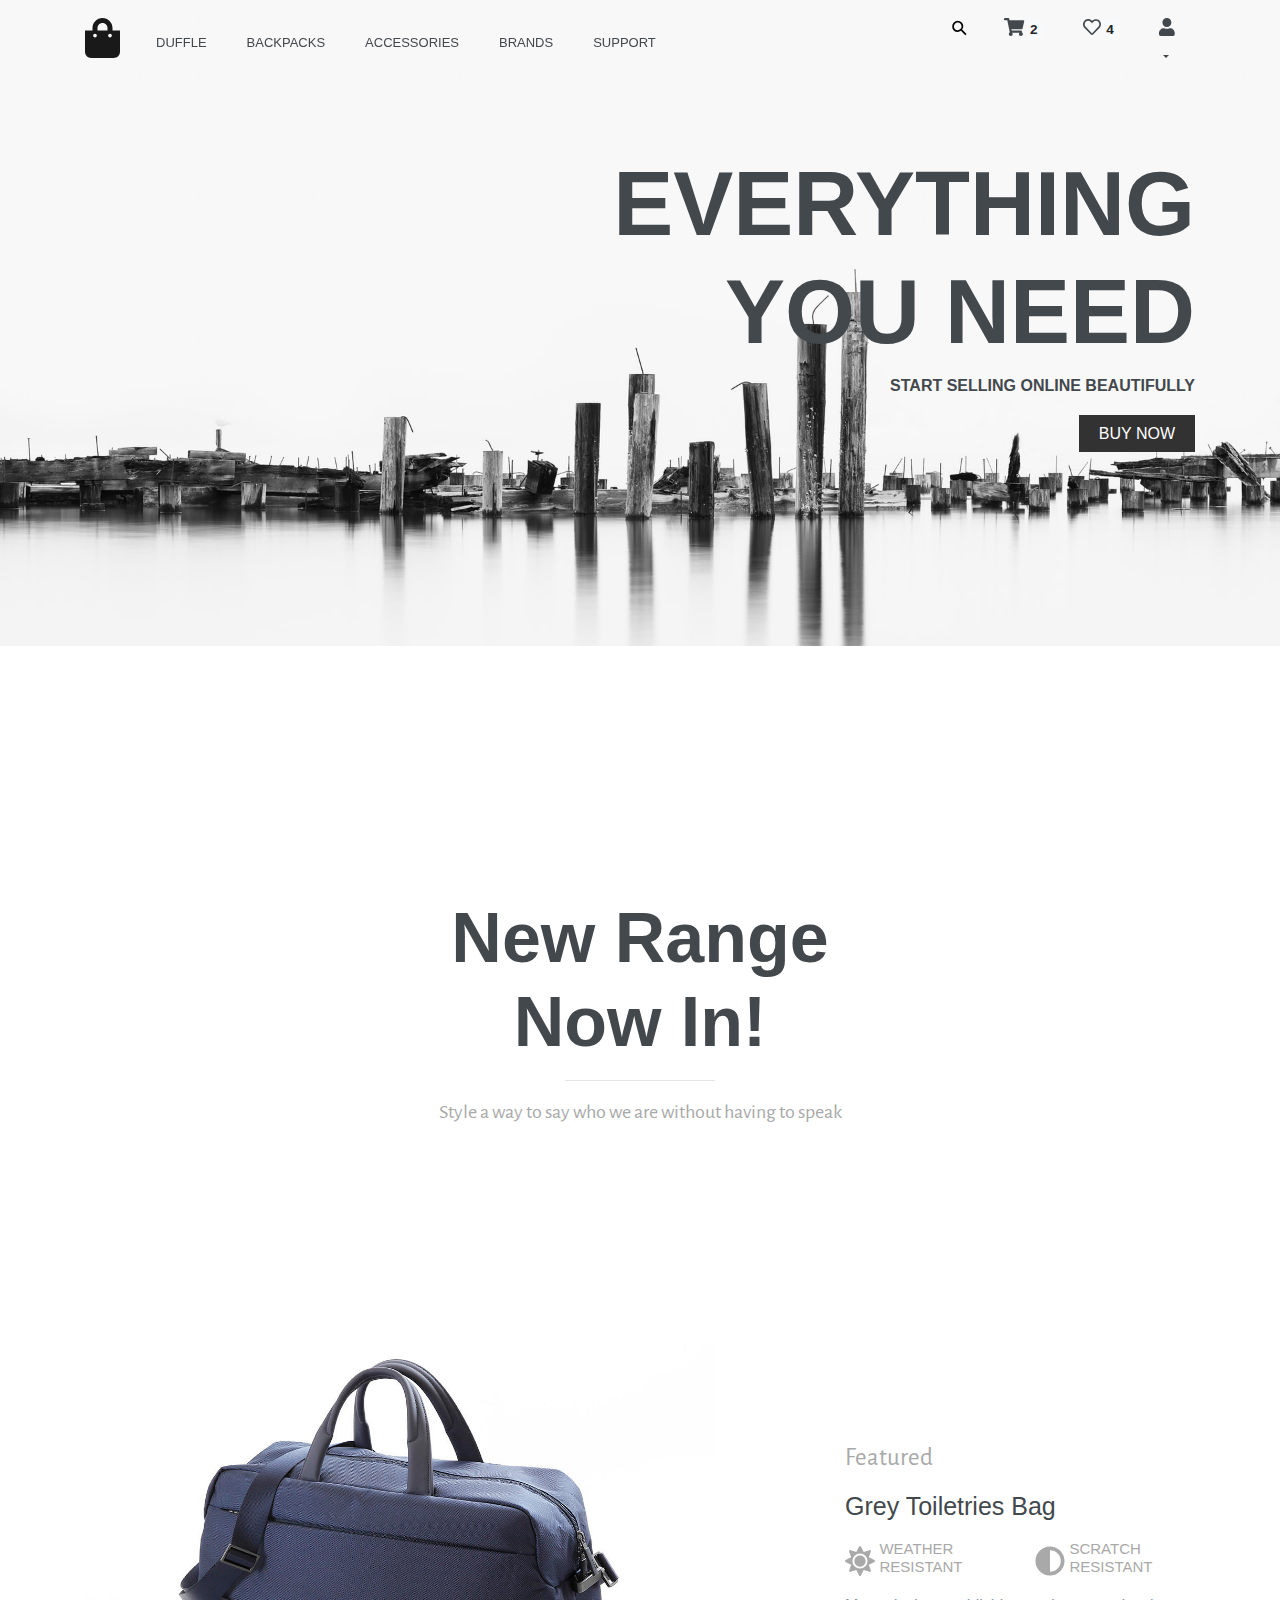
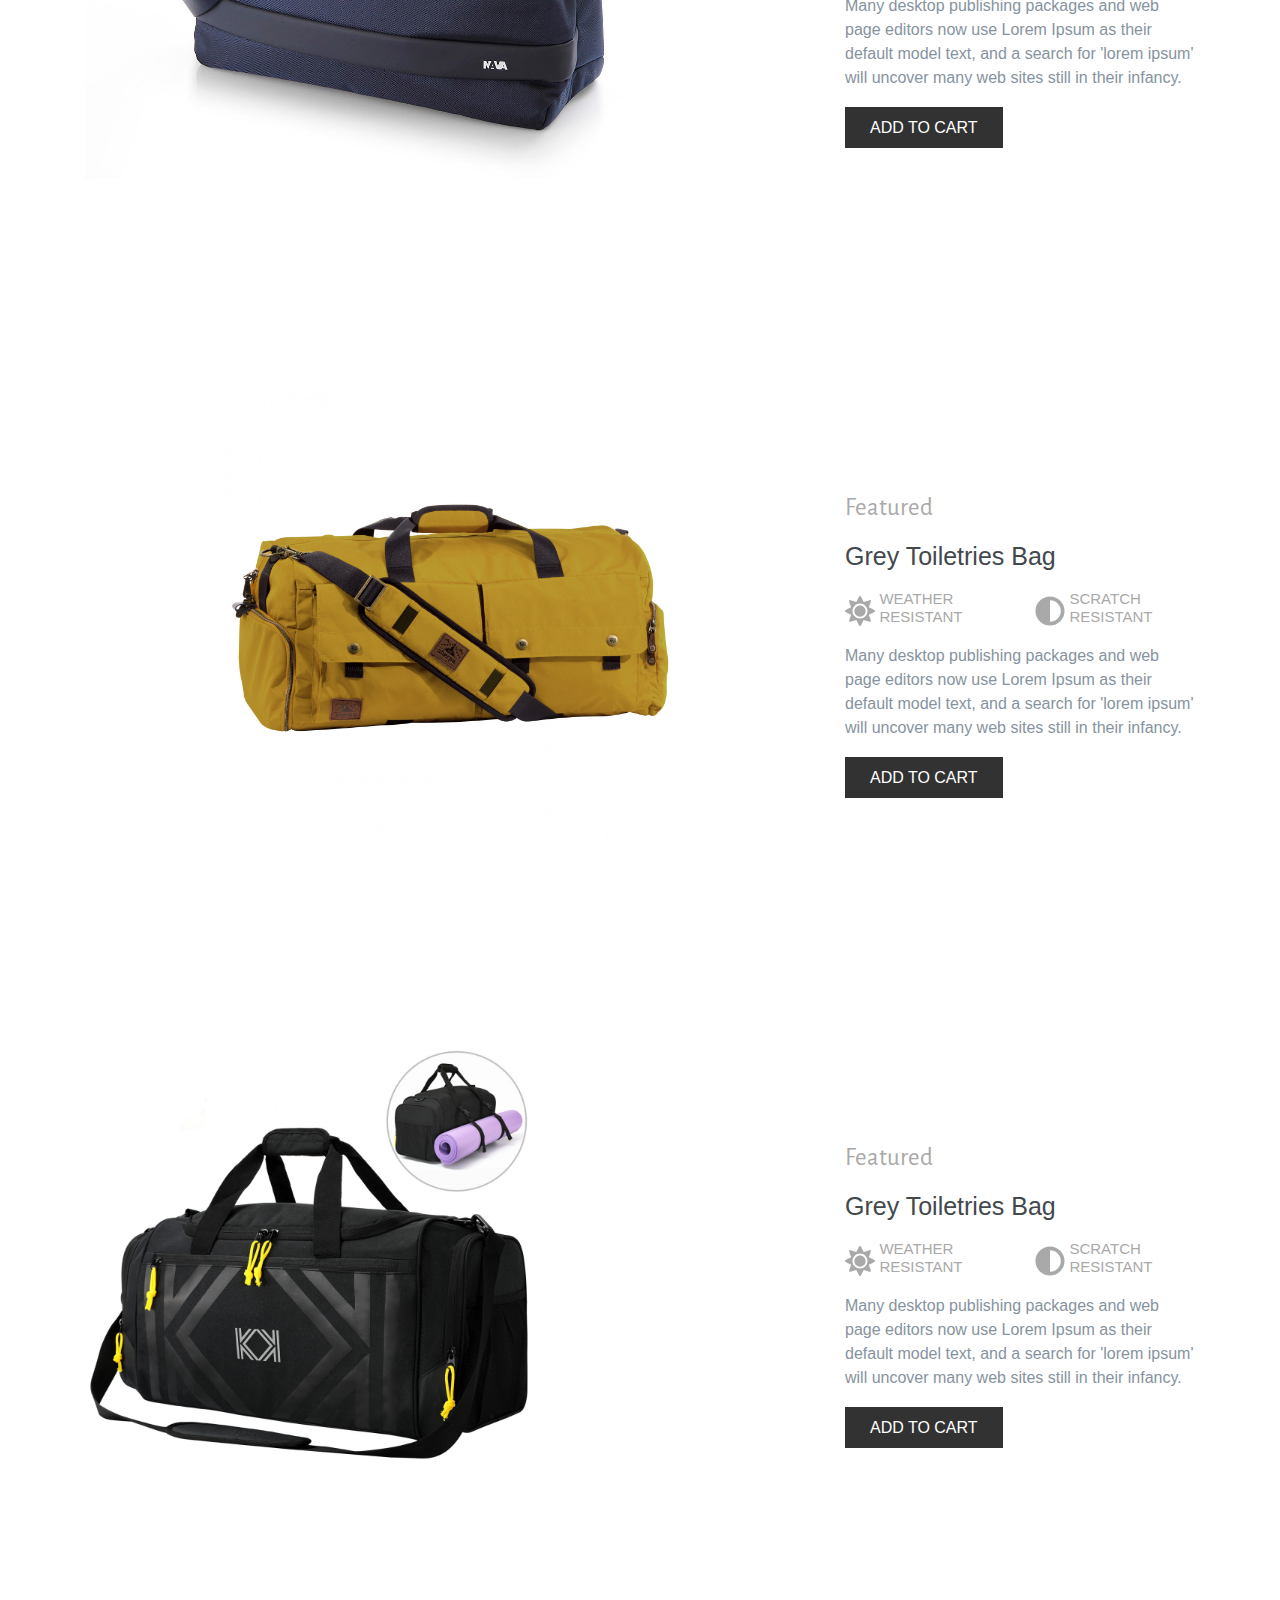
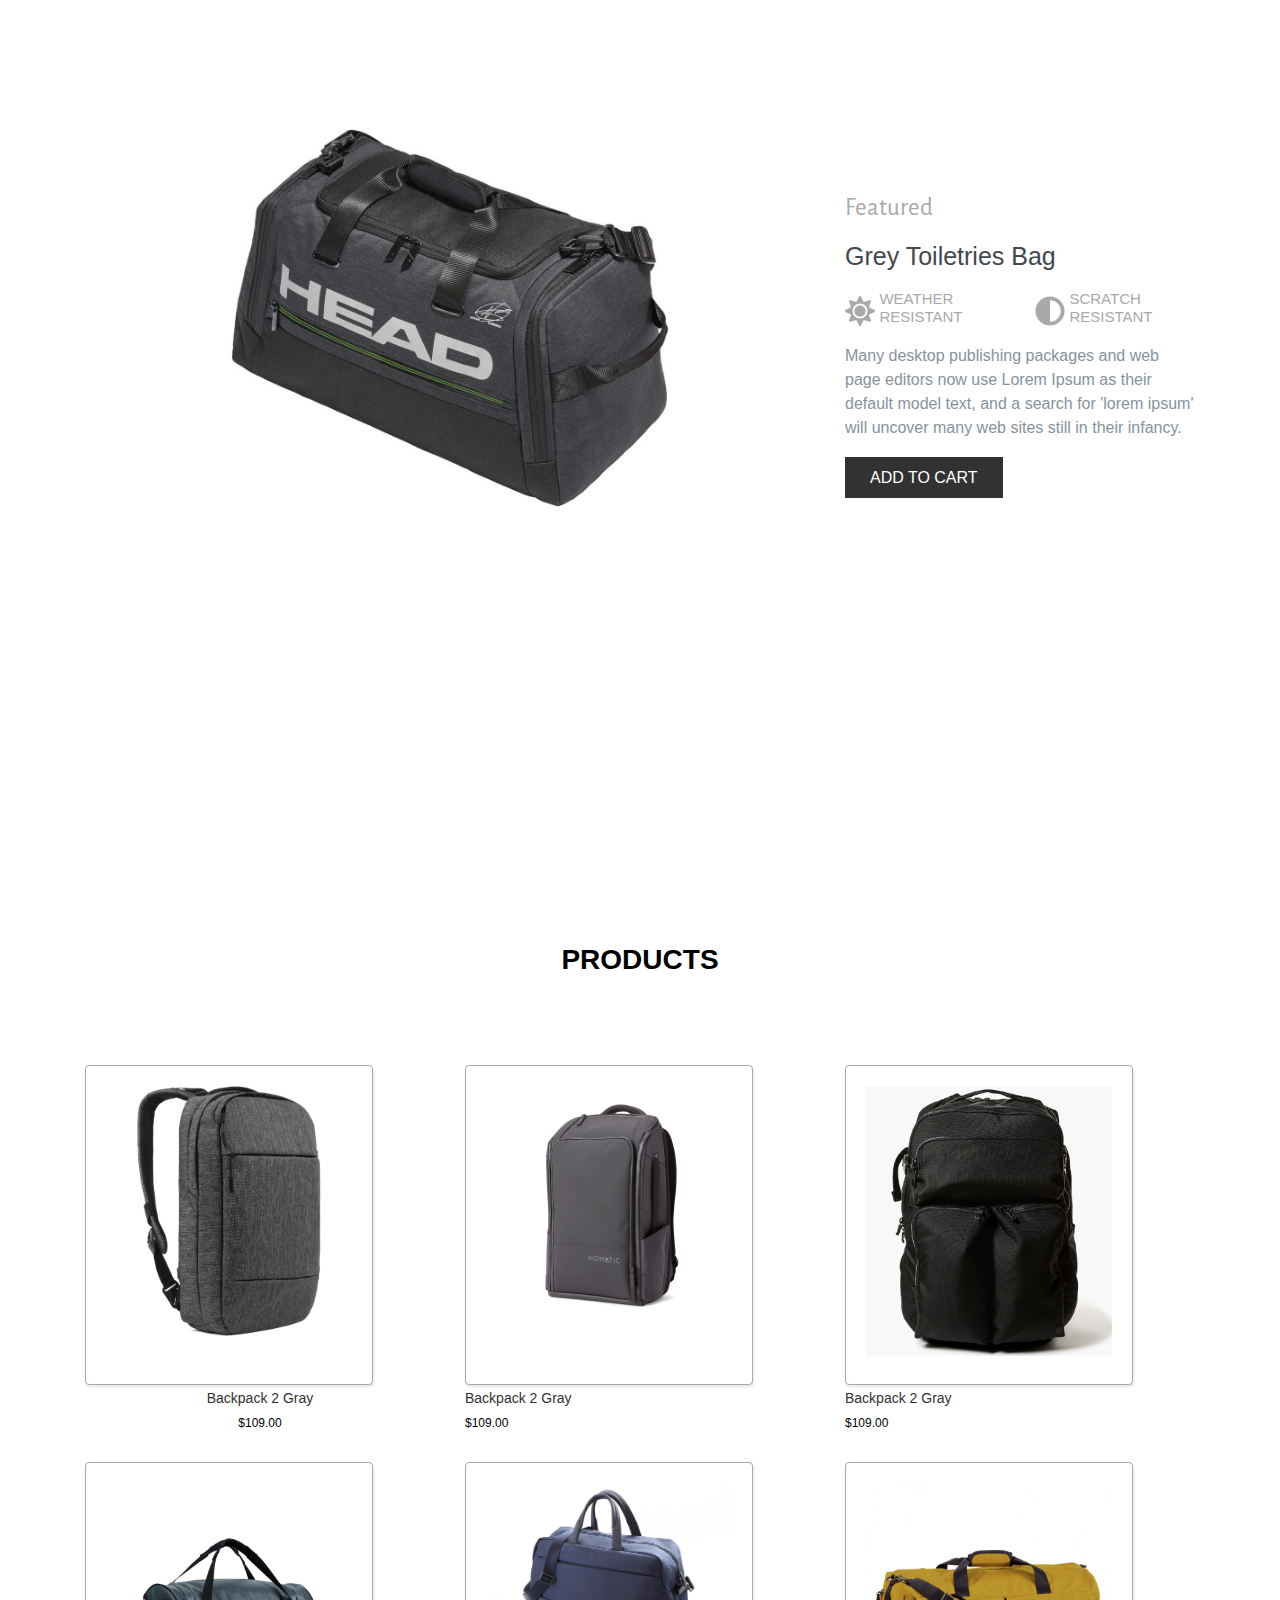
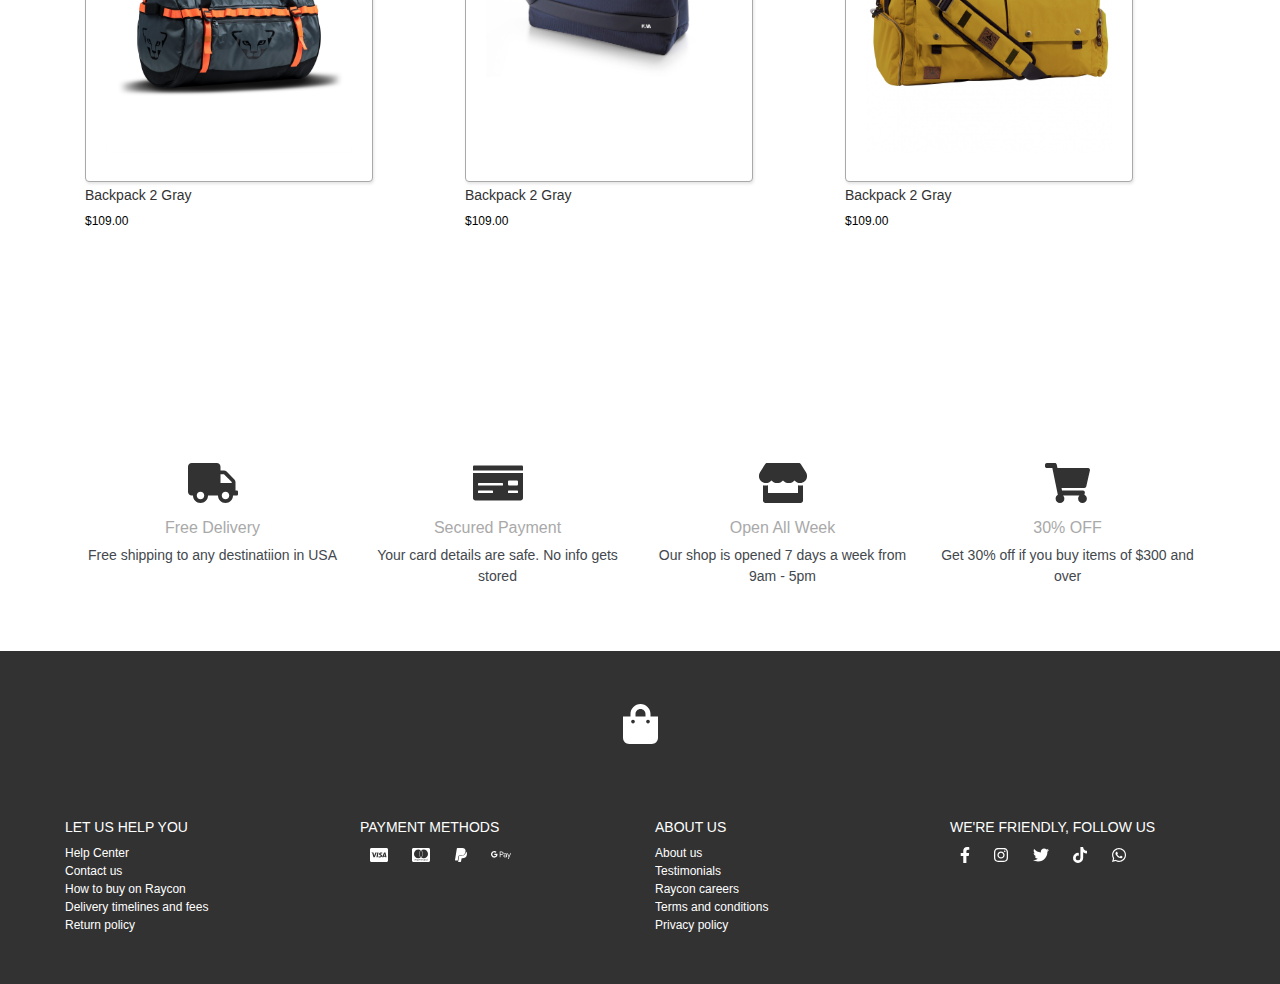
==== commit ce32cc91: "created login, register,checkout pages" ====
--- a/index.html
+++ b/index.html
@@ -26,13 +26,13 @@
             <button class="navbar-toggler" type="button" data-toggle="collapse" data-target="#navbarNav" aria-controls="navbarNav" aria-expanded="false" aria-label="Toggle navigation">
             <span class="navbar-toggler-icon"></span>
             </button>
-            <div class="collapse navbar-collapse" id="navbarNav">
+            <div class="collapse navbar-collapse topnav" id="navbarNav">
             <ul class="navbar-nav">
                 <li class="nav-item">
-                <a class="nav-link" href="#">earbuds</a>
-                </li>
-                <li class="nav-item">
-                <a class="nav-link" href="#">headphones</a>
+                <a class="nav-link" href="#">duffle</a>
+                </li>
+                <li class="nav-item">
+                <a class="nav-link" href="#">backpacks</a>
                 </li>
                 <li class="nav-item">
                 <a class="nav-link" href="#">accessories</a>
@@ -41,14 +41,11 @@
                 <a class="nav-link" href="#">brands</a>
                 </li>
                 <li class="nav-item">
-                <a class="nav-link" href="#">support</a>
-                </li>
-                <li class="nav-item">
-                <a class="nav-link" href="cart.html">cart</a>
+                    <a class="nav-link" href="#">support</a>
                 </li>
             </ul>
             </div>
-            <div class="collapse navbar-collapse w-100 order-3" id="navbarNav">
+            <div class="collapse navbar-collapse w-100 order-3 left-align-navbar topnav" id="navbarNav">
                 <ul class="navbar-nav ml-auto">
                     <li class="nav-item">
                         <div class="search-container">
@@ -59,10 +56,20 @@
                         </div>
                     </li>
                     <li class="nav-item">
-                        <a class="nav-link" href="#"><i class="fa fa-shopping-cart"></i><span class="badge badge-light">2</span></a>
+                        <a class="nav-link" href="cart.html"><h1><i class="fa fa-shopping-cart"></i><span class="badge badge-light">2</span></h1></a>
                     </li>
                     <li class="nav-item">
-                        <a class="nav-link" href="#"><i class="far fa-heart"></i><span class="badge badge-light">4</span></a>
+                        <a class="nav-link" href="#"><h1><i class="far fa-heart"></i><span class="badge badge-light">4</span></h1></a>
+                    </li>
+                    
+                    <li class="nav-item">
+                        <li class="nav-item dropdown">
+                            <a class="nav-link dropdown-toggle" data-toggle="dropdown" href="#" role="button" aria-haspopup="true" aria-expanded="false"><h1><i class="fas fa-user"></i></h1></a>
+                            <div class="dropdown-menu">
+                              <a class="dropdown-item" href="#">Login</a>
+                              <a class="dropdown-item" href="#">Profile</a>
+                            </div>
+                        </li>
                     </li>
                 </ul>
             </div>
@@ -75,7 +82,7 @@
                 <h1>everything<br>you need</h1>
                 <p class="small-bg-text mb-4">start selling online beautifully</p>
                 <div class="center">
-                    <a href="#" class="center">buy now</a>
+                    <a href="#" class="">buy now</a>
                 </div>
             </div>
         </div>
@@ -91,12 +98,12 @@
        </div>
     </div>
 </section>
-<section class="site-section">
+<section>
    <div class="col-md-12 col-sm-12">
        <div class="container featured">
             <div class="row margin-bottom">
                 <div class="col-md-8 col-sm-12">
-                    <img src="assets/images/duffle1.jpg">
+                    <img src="assets/images/duffle-bag-easy.jpg">
                 </div>
                 <div class="col-md-4 col-sm-12">
                      <h6>Featured</h6>
@@ -197,7 +204,7 @@
        </div>
    </div>
 </section>
-<section>
+<section class="site-section">
     <div class="col-md-12 col-sm-12">
         <div class="container product">
             <h3>Products</h3>
@@ -260,7 +267,7 @@
         </div>
     </div>
 </section>
-<section class="site-section">
+<section class="mb-5">
     <div class="col-md-12 col-sm-12">
        <div class="container">
            <div class="advert">
--- a/assets/css/main.css
+++ b/assets/css/main.css
@@ -3,7 +3,7 @@
     /* background-color: #f2f2f2; */
     height:100%;
     color: #43484D !important;
-    font-family: 'poppins', sans-serif;
+    font-family: 'Open Sans', sans-serif;
 }
 
 .card {
@@ -11,6 +11,16 @@
   padding: 50px;
   box-shadow: 1px 2px 3px 0px rgba(0,0,0,0.10);
 }
+
+@media (max-width: 535px) {
+  .card {
+    margin-bottom: 20px;
+    padding: 25px;
+    box-shadow: 1px 2px 3px 0px rgba(0,0,0,0.10);
+  }
+}
+
+/* start of nav and banner section */
 
 .navbar-transparent {
     background-color: rgba(255, 255, 255, 0) none repeat scroll 0 0 !important;
@@ -27,6 +37,11 @@
     font-size: small !important;
     font-weight: 500;
 }
+
+.left-align-navbar h1 {
+  font-size: 18px;
+}
+
 /* search button and bar */
 .button {
 	font-size: 9px;
@@ -51,7 +66,8 @@
 	display: inline-block;
 	height: 40px;
 	width: 50px;
-	vertical-align: bottom;
+  vertical-align: bottom;
+
 }
 
 .search-icon {
@@ -129,13 +145,19 @@
 
   /* search button and bar end */
 
+  .dropdown-menu {
+    min-width: 0 !important;
+  }
+
   /* scrolled nav bar */
   .scrolled-nav {
     height: 80px !important;
     line-height: 10px !important;
     background-color: #fff !important;
     border-bottom: 1px solid #f8f9fa !important;
-}
+  }
+
+
 
 .banner {
     background-image: url(../images/bg-header1.jpg);
@@ -171,8 +193,8 @@
     text-align: center;
    
   }
-  .bg-btn {
-    background-color: #000;
+  .banner a {
+    background-color: #323232;
     color: #fff;
     text-transform: uppercase;
     padding: 10px 20px;
@@ -182,18 +204,160 @@
   .center {
     text-align: center;
   }
+
+  .topnav {
+    overflow: hidden;
+    background-color: #fff;
+    position: relative;
+    /* padding: 20px; */
+    margin-top: 5px;
+  }
   
 }
 
+
+
+
+
 .banner a {
-    background-color: #E5D7B3;
+    background-color: #323232;
     color: #fff;
     text-transform: uppercase;
     padding: 10px 20px;
     text-decoration: none;
 }
 
-
+/* end of nav and banner section */
+
+.no-gutters {
+  margin-right: 0 !important;
+  margin-left: 0 !important;
+}
+
+/* start of login */
+
+.login-bg {
+  background-image: url(../images/login-bg.png);
+  /* background-color: lightcyan; */
+  background-size: cover;
+  background-repeat: no-repeat;
+  padding-bottom: 656px;
+}
+
+.login-section {
+  padding: 20px;
+}
+
+.login-section h6 {
+  float: right;
+  color: #ccc;
+  font-size: 14px;
+}
+.login-section h5 {
+  float: right;
+  color: #000;
+  font-size: 14px;
+  padding: 0 10px;
+}
+
+.login-section a {
+  color: #000;
+}
+
+.login-section h2 {
+  text-align: center;
+  color: #000;
+  font-size: 30px;
+  padding-top: 100px;
+  padding-bottom: 50px;
+}
+
+.login-section h5 h6 {
+  display: inline;
+}
+
+.login-section .google-btn {
+  color: #000;
+  border-radius: 40px;
+  padding: 10px 10px;
+  width: 50%;
+  box-shadow: 2px 2px 3px 2px rgba(0,0,0,0.10);
+  background-color: #fff;
+}
+
+.login-section .login-btn {
+  color: #fff;
+  background-color: #323232;
+  border-radius: 40px;
+  padding: 15px 0;
+  width: 50%;
+  box-shadow: 2px 2px 3px 2px rgba(0,0,0,0.10);
+}
+
+.login-section img {
+  margin-right: 45px;
+  height: 40px;
+}
+
+.login-section input {
+  border-radius: 40px;
+  padding: 25px;
+  width: 50%;
+  box-shadow: 2px 2px 3px 2px rgba(0,0,0,0.10) !important;
+}
+
+.login-section .form-control {
+  display: initial;
+}
+
+@media (max-width: 535px) {
+
+  .login-section input {
+    border-radius: 40px;
+    padding: 20px;
+    width: 100%;
+    box-shadow: 2px 2px 3px 2px rgba(0,0,0,0.10) !important;
+  }
+
+  .login-section .google-btn {
+    color: #000;
+    border-radius: 40px;
+    padding: 10px 10px;
+    width: 90%;
+    box-shadow: 2px 2px 3px 2px rgba(0,0,0,0.10);
+    background-color: #fff;
+  }
+  
+  .login-section .login-btn {
+    color: #fff;
+    background-color: #323232;
+    border-radius: 40px;
+    padding: 10px 0;
+    width: 90%;
+    box-shadow: 2px 2px 3px 2px rgba(0,0,0,0.10);
+  }
+
+  .login-section img {
+    margin-right: 45px;
+    height: 30px;
+  }
+}
+
+/* end of login */
+
+.site-section {
+  padding: 100px 0; 
+}
+  @media (min-width: 768px) {
+      .site-section {
+          padding: 200px 0; 
+      }
+  }
+.site-section.site-section-sm {
+  padding: 4em 0; 
+}
+
+/* start of new range section */
 
 .new-range h1 {
     font-size: 70px;
@@ -219,19 +383,9 @@
   }
 }
 
-
-.site-section {
-    padding: 100px 0; 
-}
-    @media (min-width: 768px) {
-        .site-section {
-            padding: 200px 0; 
-        }
-    }
-.site-section.site-section-sm {
-    padding: 4em 0; 
-}
-
+/* end of new range section */
+
+/* start of featured section */
 
 .featured h6 {
     font-family: 'Alegreya Sans', sans-serif;
@@ -263,7 +417,7 @@
 }
 
 .featured a {
-    background-color: #E5D7B3;
+    background-color: #323232;
     color: #fff;
     padding: 12px 25px;
     text-transform: uppercase;
@@ -322,7 +476,7 @@
   }
 
   .featured a {
-    background-color: #E5D7B3;
+    background-color: #323232;
     color: #fff;
     padding: 10px 20px;
     text-transform: uppercase;
@@ -349,6 +503,10 @@
   
   }
 
+  /* end of featured section */
+
+  /* start of products section */
+
   .product .card {
       height: 20rem !important;
       width: 18rem !important; 
@@ -358,7 +516,7 @@
   }
 
   .product h6 {
-      color: #E5D7B3;
+      color: #323232;
       font-size: 14px;
   }
 
@@ -382,7 +540,7 @@
   }
 
 .advert h1 {
-    color: #E5D7B3;
+    color: #323232;
     margin-bottom: 10px;
 }
 
@@ -557,7 +715,7 @@
 }
 
 .product-price a {
-  background-color: #E5D7B3;
+  background-color: #323232;
   color: #fff;
   padding: 12px 25px;
   text-transform: uppercase;
@@ -586,13 +744,9 @@
 
 /* start of cart */
 
-.cart {
-  /* margin-top: 50px; */
-}
-
 
 .cart a {
-  background-color: #E5D7B3;
+  background-color: #323232;
   color: #fff;
   padding: 12px 25px;
   text-transform: uppercase;
@@ -600,14 +754,6 @@
   margin-top: 20px;
 }
 
-@media (max-width: 535px) {
-
-}
-
-@media (max-width: 800px) {
-
-    
-}
 
 .shopping-cart h4 {
     font-weight: 600;
@@ -615,77 +761,23 @@
     font-size: 30px;
 }
 
-.shopping-cart p {
-    line-height: 5px;
-}
-
-.shopping-cart h6 {
-    font-weight: 600;
+
+.shopping-cart h4 {
+    font-weight: bold;
     margin-bottom: 40px;
 }
 
-.shopping-cart {
-  box-shadow: 1px 2px 3px 0px rgba(0,0,0,0.10);
-  border-radius: 6px;
-}
-
- 
-.item {
-  margin-top: 20px;
-}
- 
-.item:nth-child(3) {
-  border-top:  1px solid #E1E8EE;
-  border-bottom:  1px solid #E1E8EE;
-}
-.buttons {
-  position: relative;
+
+.remove-btn {
   padding-top: 30px;
-}
-.delete-btn,
-.like-btn {
-  display: inline-block;
-  Cursor: pointer;
-}
-.delete-btn {
-  width: 18px;
-  height: 17px;
-  background: url(../images/delete-icn.svg) no-repeat center;
-}
- 
-.like-btn {
-  position: absolute;
-  top: 9px;
-  left: 15px;
-  background: url(../images/twitter-heart.png);
-  width: 60px;
-  height: 60px;
-  background-size: 2900%;
-  background-repeat: no-repeat;
-}
-.is-active {
-  animation-name: animate;
-  animation-duration: .8s;
-  animation-iteration-count: 1;
-  animation-timing-function: steps(28);
-  animation-fill-mode: forwards;
-}
- 
-@keyframes animate {
-  0%   { background-position: left;  }
-  50%  { background-position: right; }
-  100% { background-position: right; }
 }
 
 .image {
   height: 80px;
 }
- 
-/* Let’s add some basic style to  product name and description. */
+
 .description {
   padding-top: 20px;
-  /* margin-right: 60px; */
-  /* width: 115px; */
 }
  
 .description span {
@@ -694,6 +786,11 @@
   color: #43484D;
   font-weight: 400;
   text-align: center;
+}
+
+.order-summary span{
+  color: #43484D;
+  font-weight: 400;
 }
  
 .description span:first-child {
@@ -722,7 +819,7 @@
   font-weight: 300;
 }
  
-button[class*=btn] {
+.quantity button[class*=btn] {
   width: 30px;
   height: 30px;
   background-color: #E1E8EE;
@@ -773,44 +870,27 @@
     text-align: center;
     margin: 6px 0;
   }
-  /* .buttons {
-    margin-right: 50px;
-  } */
+
+  .item {
+    margin-top: 20px;
+  }
+   
 }    
 
-
-
-@media (max-width: 800px) {
-  
-}
-
-
-.show-item {
-  background-color: #E4EAEE;
-  /* padding-bottom: 100px; */
-  padding: 30px;
-  
-}
-
-.show-item h3 {
-  color: #000;
-  font-weight: 200;
-  padding: 20px;
-  margin-bottom: 5px;
-}
-
-.show-item p {
-  font-weight: 200;
-  line-height: 4px;
-
-}
-.show-item h6 {
-  font-weight: 400;
-}
-
-.show-item img {
-  height: 100px;
-  margin-bottom: 15px;
+/* end of cart */
+
+/* checkout */
+
+.checkout-section {
+  padding: 50px 0; 
+}
+  @media (min-width: 768px) {
+      .checkout-section {
+          padding: 100px 0; 
+      }
+  }
+.checkout-section.checkout-section-sm {
+  padding: 4em 0; 
 }
 
 .checkout h4 {
@@ -818,12 +898,6 @@
   font-weight: 300;
   margin: 30px 0;
 }
-
-/* .checkout .card {
-  margin-bottom: 20px;
-  padding: 50px;
-  box-shadow: 1px 2px 3px 0px rgba(0,0,0,0.10);
-} */
 
 .checkout label {
   text-transform: uppercase;
@@ -848,7 +922,7 @@
 }
 
 .checkout .shipping-btn {
-  background-color: #358ED7;
+  background-color: #323232;
   color: #fff;
   padding: 12px 25px;
   text-transform: uppercase;
@@ -857,21 +931,42 @@
   margin-top: 10px;
 }
 
+
 .mapouter {
   position:relative;
   text-align:right;
-  height:242px;
-  width:316px;
-}
-.gmap_canvas 
-{overflow:hidden;
+  height:191px;
+  width:206px;
+}
+.gmap_canvas {
+  overflow:hidden;
   background:none!important;
-  height:242px;
-  width:316px;
-}
+  height:175px;
+  width:280px;
+}
+
+@media (max-width: 535px) {
+  .checkout .shipping-btn {
+    background-color: #323232;
+    color: #fff;
+    padding: 10px 15px;
+    text-transform: uppercase;
+    text-decoration: none;
+    float: right;
+    margin-top: 10px;
+  }
+
+  .gmap_canvas {
+    overflow:hidden;
+    background:none!important;
+    height:175px;
+    width:235px;
+  }
+}
+
 
 .shipping .card {
-  border: 1px solid #788995;
+  box-shadow: 1px 2px 3px 0px rgba(0,0,0,0.10);
   padding: 20px;
   /* margin-bottom: 30px; */
 }
@@ -895,11 +990,8 @@
 }
 
 .payment {
-  border: 1px solid #788995;
+  box-shadow: 1px 2px 3px 0px rgba(0,0,0,0.10);
   padding: 20px;
-  width: 100%;
-  height: 100%;
-  border-radius: 3px;
   margin: 10px 0;
 }
 
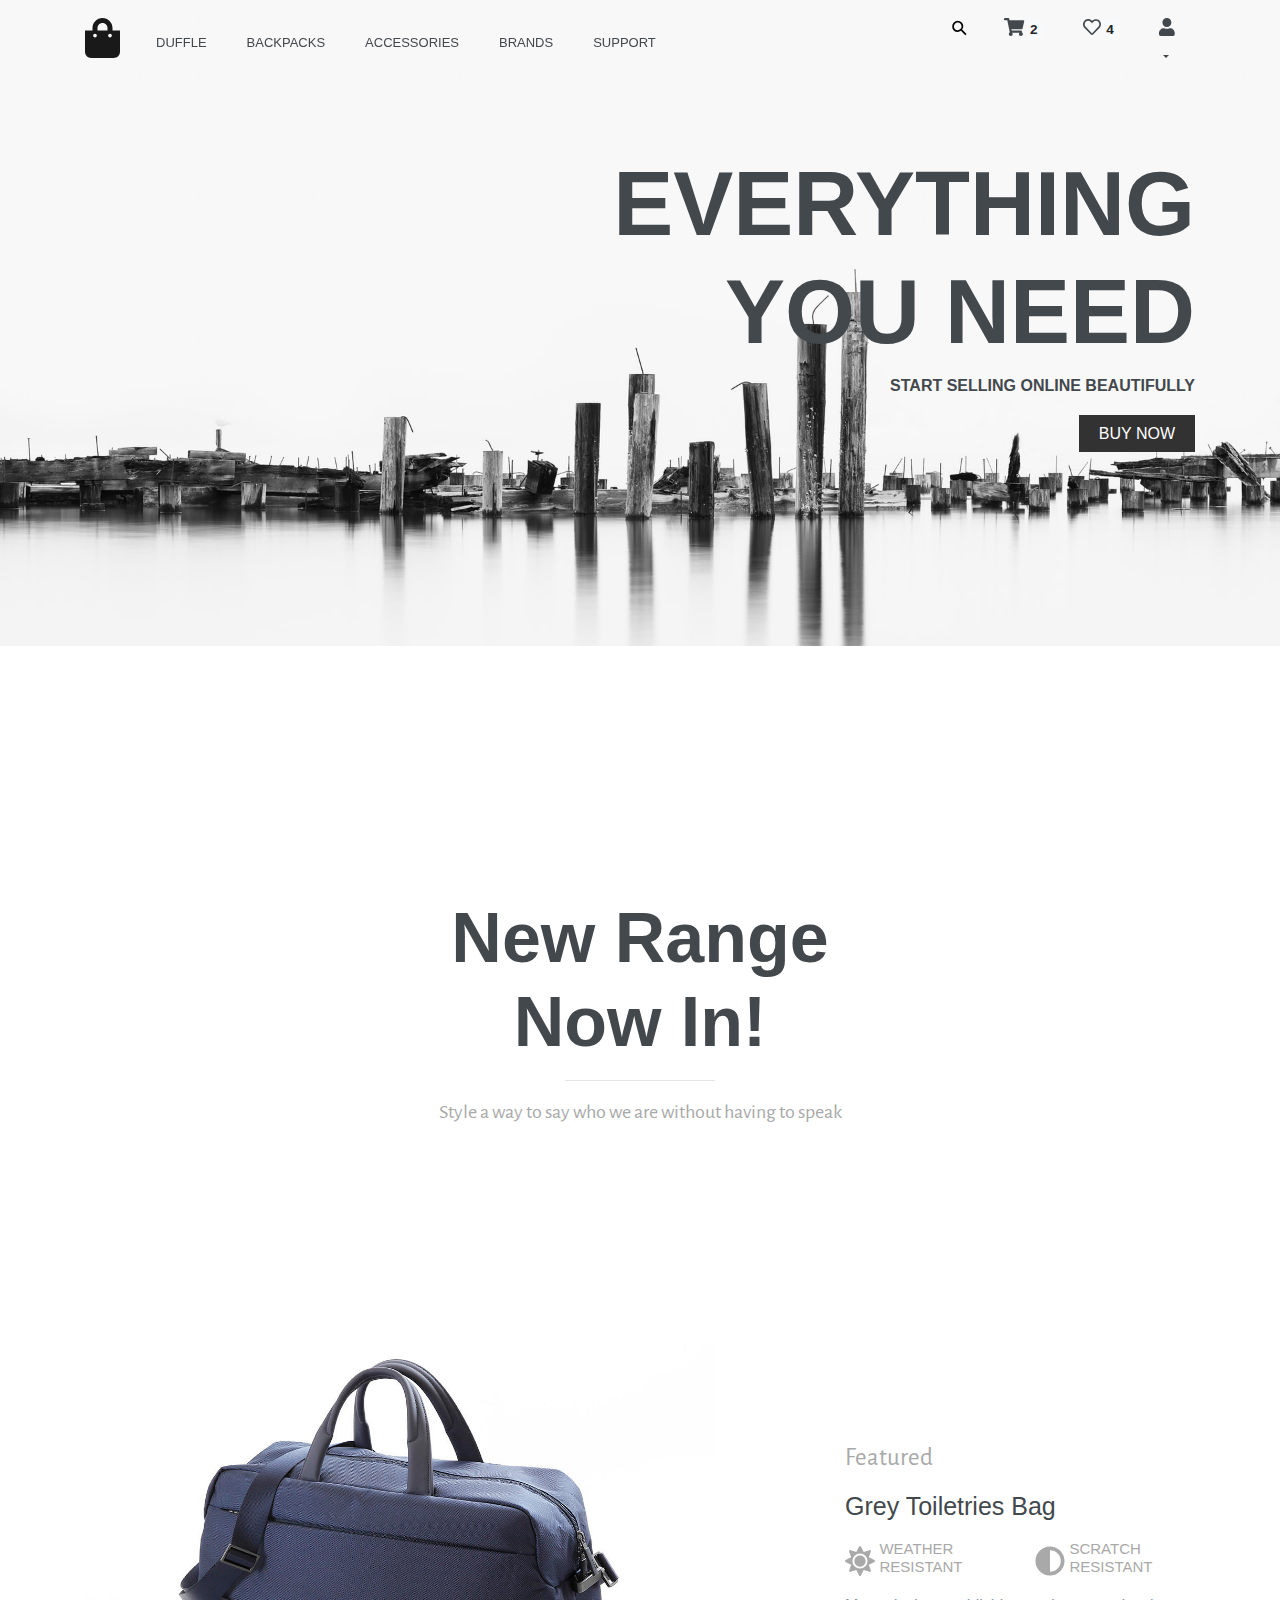
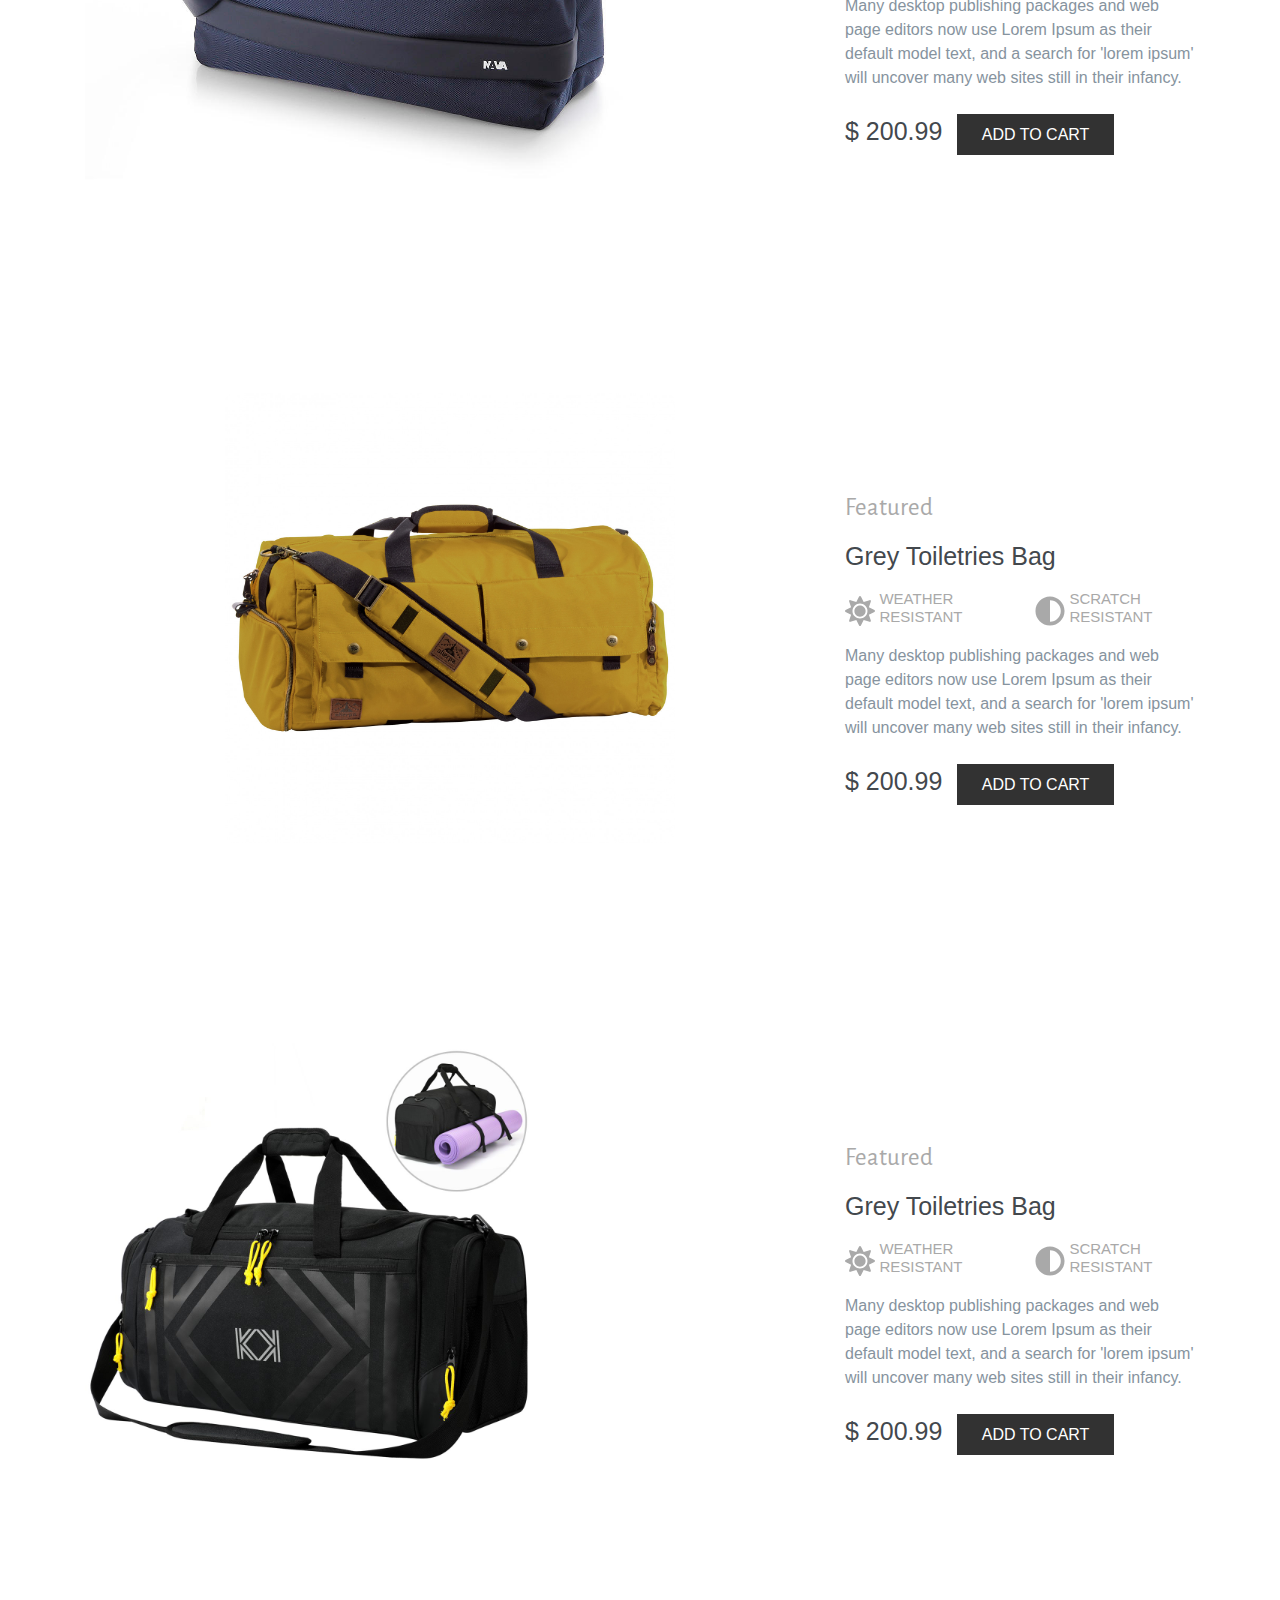
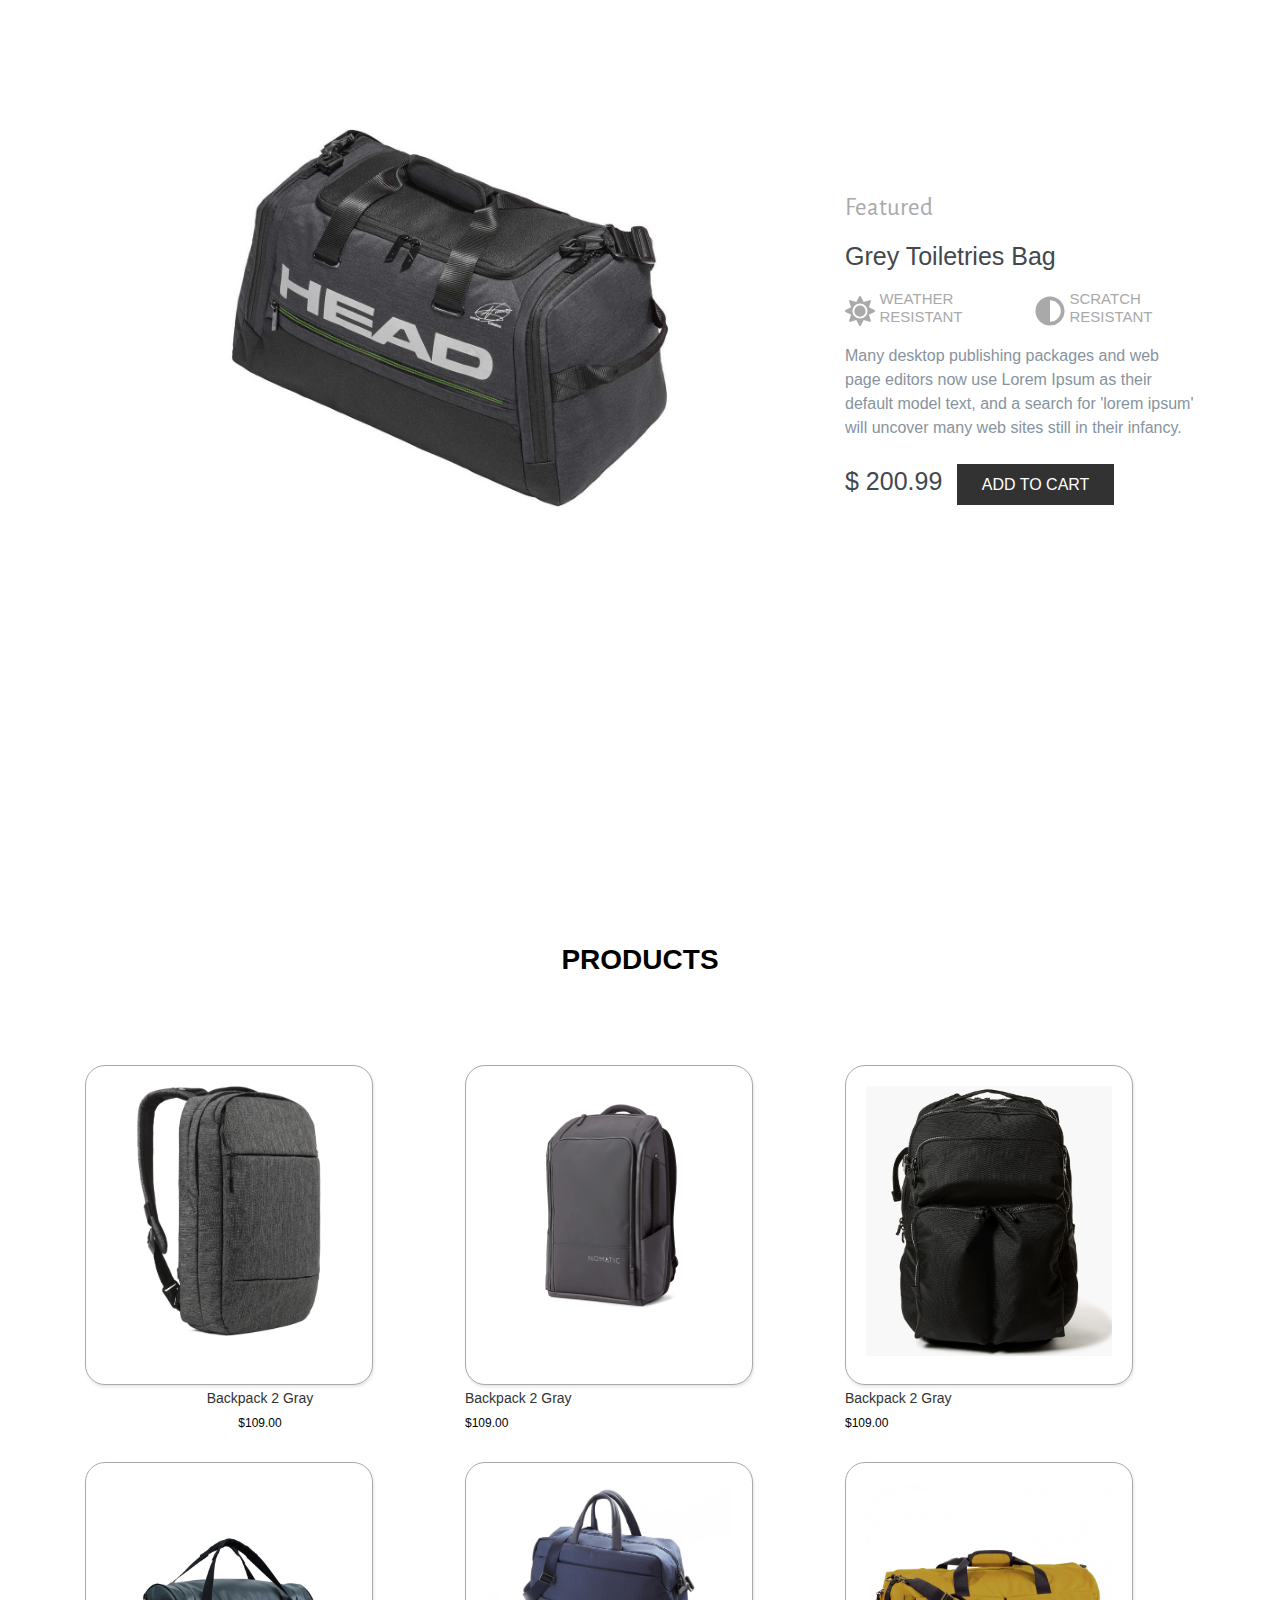
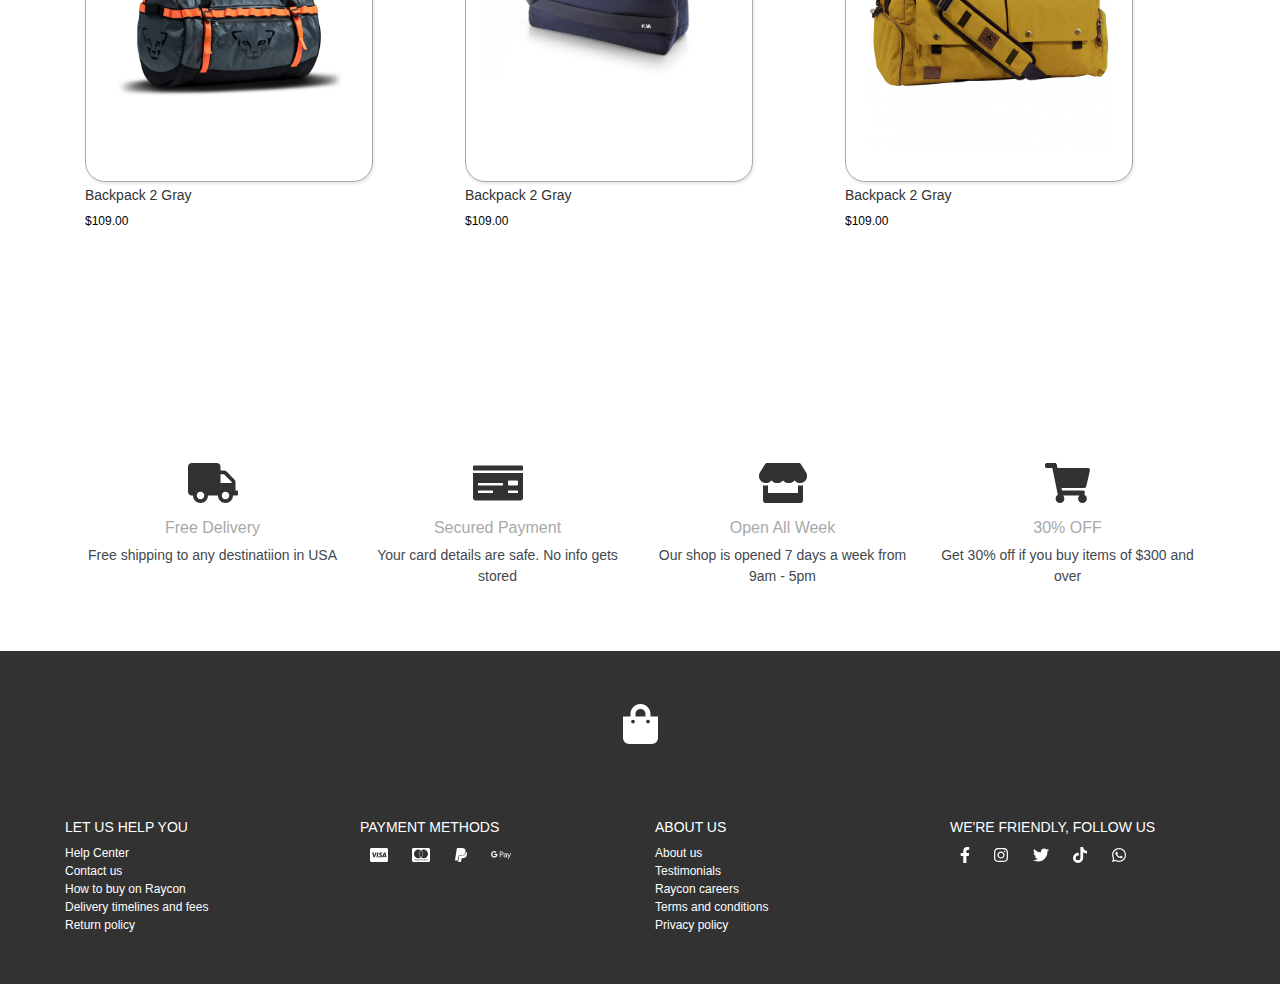
==== commit 23f47092: "near completion" ====
--- a/index.html
+++ b/index.html
@@ -66,8 +66,8 @@
                         <li class="nav-item dropdown">
                             <a class="nav-link dropdown-toggle" data-toggle="dropdown" href="#" role="button" aria-haspopup="true" aria-expanded="false"><h1><i class="fas fa-user"></i></h1></a>
                             <div class="dropdown-menu">
-                              <a class="dropdown-item" href="#">Login</a>
-                              <a class="dropdown-item" href="#">Profile</a>
+                              <a class="dropdown-item" href="login.html">Login</a>
+                              <a class="dropdown-item" href="profile.html">Profile</a>
                             </div>
                         </li>
                     </li>
@@ -109,11 +109,11 @@
                      <h6>Featured</h6>
                      <h3>Grey Toiletries Bag</h3>
                      <div class="row">
-                         <div class="col-md-6 col-sm-6">
+                         <div class="col-6">
                              <div class="sunshine-icon"><i class="fas fa-sun"></i></div>
                              <h5>WEATHER<br>RESISTANT</h5>
                          </div>
-                         <div class="col-6 col-md-6">
+                         <div class="col-6">
                             <div class="sunshine-icon"><i class="fas fa-adjust"></i></div>
                             <h5>SCRATCH<br>RESISTANT</h5>
                          </div>
@@ -123,6 +123,7 @@
                          as their default model text, and a search for 'lorem ipsum' will uncover many 
                          web sites still in their infancy.
                      </p>
+                     <h2>$ 200.99</h2>
                      <a href="single-product.html">add to cart</a>
                 </div>
             </div>
@@ -134,11 +135,11 @@
                      <h6>Featured</h6>
                      <h3>Grey Toiletries Bag</h3>
                      <div class="row">
-                         <div class="col-md-6 col-sm-12">
+                         <div class="col-6">
                              <div class="sunshine-icon"><i class="fas fa-sun"></i></div>
                              <h5>WEATHER<br>RESISTANT</h5>
                          </div>
-                         <div class="col-md-6 col-sm-12">
+                         <div class="col-6">
                             <div class="sunshine-icon"><i class="fas fa-adjust"></i></div>
                             <h5>SCRATCH<br>RESISTANT</h5>
                          </div>
@@ -148,6 +149,7 @@
                          as their default model text, and a search for 'lorem ipsum' will uncover many 
                          web sites still in their infancy.
                      </p>
+                     <h2>$ 200.99</h2>
                      <a href="single-product.html">add to cart</a>
                 </div>
             </div>
@@ -159,11 +161,11 @@
                      <h6>Featured</h6>
                      <h3>Grey Toiletries Bag</h3>
                      <div class="row">
-                         <div class="col-md-6 col-sm-12">
+                         <div class="col-6">
                              <div class="sunshine-icon"><i class="fas fa-sun"></i></div>
                              <h5>WEATHER<br>RESISTANT</h5>
                          </div>
-                         <div class="col-md-6 col-sm-12">
+                         <div class="col-6">
                             <div class="sunshine-icon"><i class="fas fa-adjust"></i></div>
                             <h5>SCRATCH<br>RESISTANT</h5>
                          </div>
@@ -173,6 +175,7 @@
                          as their default model text, and a search for 'lorem ipsum' will uncover many 
                          web sites still in their infancy.
                      </p>
+                     <h2>$ 200.99</h2>
                      <a href="single-product.html">add to cart</a>
                 </div>
             </div>
@@ -184,11 +187,11 @@
                      <h6>Featured</h6>
                      <h3>Grey Toiletries Bag</h3>
                      <div class="row">
-                         <div class="col-md-6 col-sm-12">
+                         <div class="col-6">
                              <div class="sunshine-icon"><i class="fas fa-sun"></i></div>
                              <h5>WEATHER<br>RESISTANT</h5>
                          </div>
-                         <div class="col-md-6 col-sm-12">
+                         <div class="col-6">
                             <div class="sunshine-icon"><i class="fas fa-adjust"></i></div>
                             <h5>SCRATCH<br>RESISTANT</h5>
                          </div>
@@ -198,6 +201,7 @@
                          as their default model text, and a search for 'lorem ipsum' will uncover many 
                          web sites still in their infancy.
                      </p>
+                     <h2>$ 200.99</h2>
                      <a href="single-product.html">add to cart</a>
                 </div>
             </div>
--- a/assets/css/main.css
+++ b/assets/css/main.css
@@ -8,7 +8,8 @@
 
 .card {
   margin-bottom: 20px;
-  padding: 50px;
+  padding: 30px;
+  border-radius: 20px;
   box-shadow: 1px 2px 3px 0px rgba(0,0,0,0.10);
 }
 
@@ -209,7 +210,6 @@
     overflow: hidden;
     background-color: #fff;
     position: relative;
-    /* padding: 20px; */
     margin-top: 5px;
   }
   
@@ -410,6 +410,15 @@
     padding-bottom: 10px;
 }
 
+.featured h2 {
+    color: #43484D;
+    font-size: 25px;
+    font-weight: 400;
+    display: inline;
+    margin-right: 10px;
+  }
+  
+
 .featured p {
     font-weight: 200;
     color: #86939E;
@@ -422,18 +431,51 @@
     padding: 12px 25px;
     text-transform: uppercase;
     text-decoration: none;
-    /* float: right; */
-    margin-top: 10px;
 }
 
 .featured img {
   height: 450px;
 }
 
+.sunshine-icon {
+    color: darkgray;
+    font-size: 30px;
+    display: inline-block;
+}
+
+.margin-bottom {
+  margin-bottom: 200px;
+}
+
 @media (max-width: 535px) {
+  .margin-bottom {
+    margin-bottom: 50px;
+  }
+  .first {
+    order: -1;
+  }
+
+  .featured a {
+    background-color: #323232;
+    color: #fff;
+    padding: 10px 20px;
+    text-transform: uppercase;
+    text-decoration: none;
+    float: right;
+  }
   .featured img {
     height: 220px;
   }
+
+  .featured h2 {
+    color: #43484D;
+    font-size: 25px;
+    font-weight: 400;
+    margin-top: 20px;
+    margin-right: 10px;
+  }
+
+  
 
   .featured p {
     font-weight: 200;
@@ -454,35 +496,6 @@
     font-size: 20px;
     font-weight: 300;
     padding-bottom: 10px;
-}
-}
-
-.sunshine-icon {
-    color: darkgray;
-    font-size: 30px;
-    display: inline-block;
-}
-
-.margin-bottom {
-  margin-bottom: 200px;
-}
-
-@media (max-width: 535px) {
-  .margin-bottom {
-    margin-bottom: 50px;
-  }
-  .first {
-    order: -1;
-  }
-
-  .featured a {
-    background-color: #323232;
-    color: #fff;
-    padding: 10px 20px;
-    text-transform: uppercase;
-    text-decoration: none;
-    float: right;
-    margin-top: 10px;
   }
 }
 
@@ -1007,10 +1020,6 @@
   text-decoration: none;
 }
 
-a:active {
-  text-decoration: none;
-}
-
 #icon {
   background-image: url(../images/icons_card_black.png);
   float: right;
@@ -1019,4 +1028,64 @@
 
 input {
   box-shadow: none !important;
+}
+
+
+
+.profile {
+  padding: 120px;
+}
+
+.profile img{
+  height: 300px;
+}
+
+@media (max-width: 535px) {
+  .profile img{
+    height: 150px;
+  }
+}
+
+.profile-bg {
+  background-image: url(../images/coffee.png);
+  background-size: cover;
+  background-repeat: no-repeat;
+  padding-bottom: 300px;
+}
+
+.profile h1 {
+  font-weight: bold;
+  font-size: 50px;
+  letter-spacing: 1px;
+}
+
+.profile h4 {
+  color: #000;
+  font-weight: 300;
+  margin: 30px 0;
+}
+
+.profile h5 {
+  font-size: 15px;
+  color: #788995;
+  font-weight: 400;
+}
+
+.profile p {
+  font-size: 20px;
+  letter-spacing: 1px;
+}
+
+.orders p {
+  color: #788995;
+  font-size: 13px;
+}
+.orders img {
+  height: 60px;
+}
+.orders a {
+  background-color: yellow;
+  color: #fff;
+  padding: 3px;
+  border-radius: 6px;
 }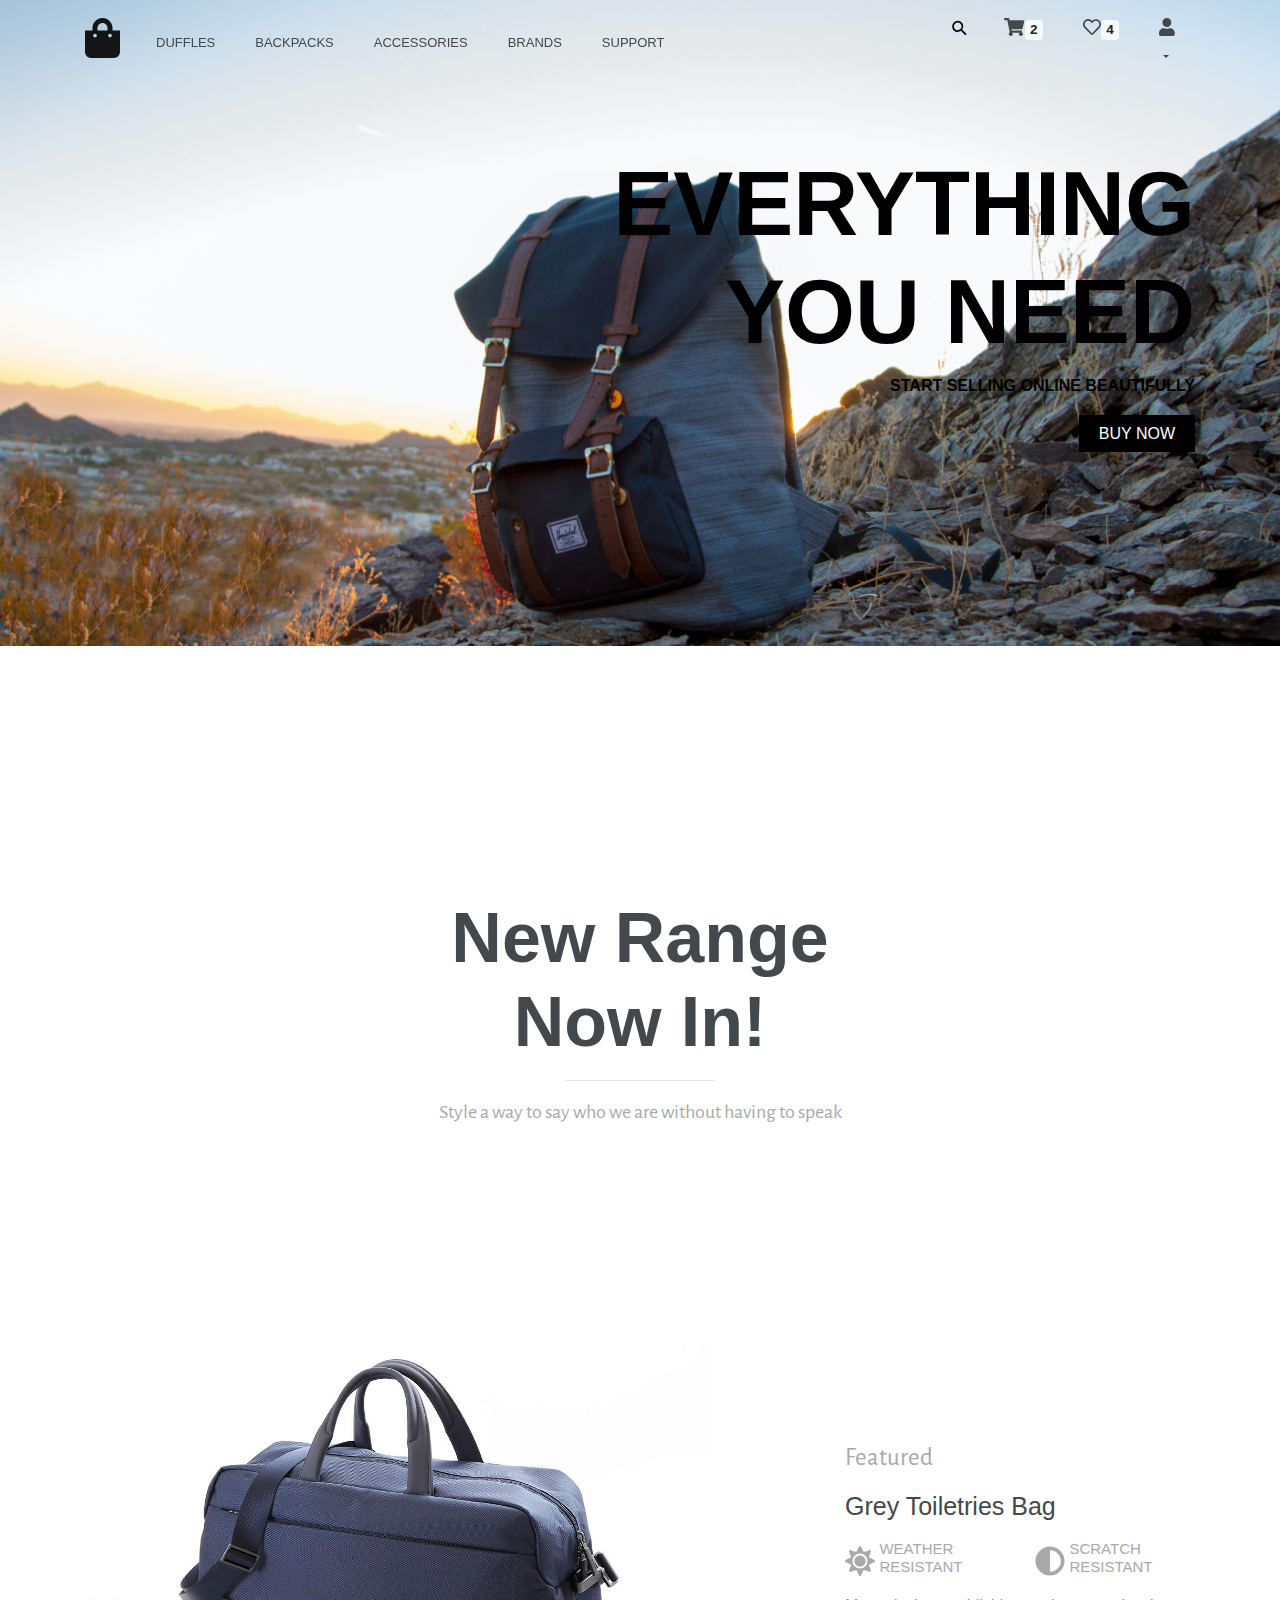
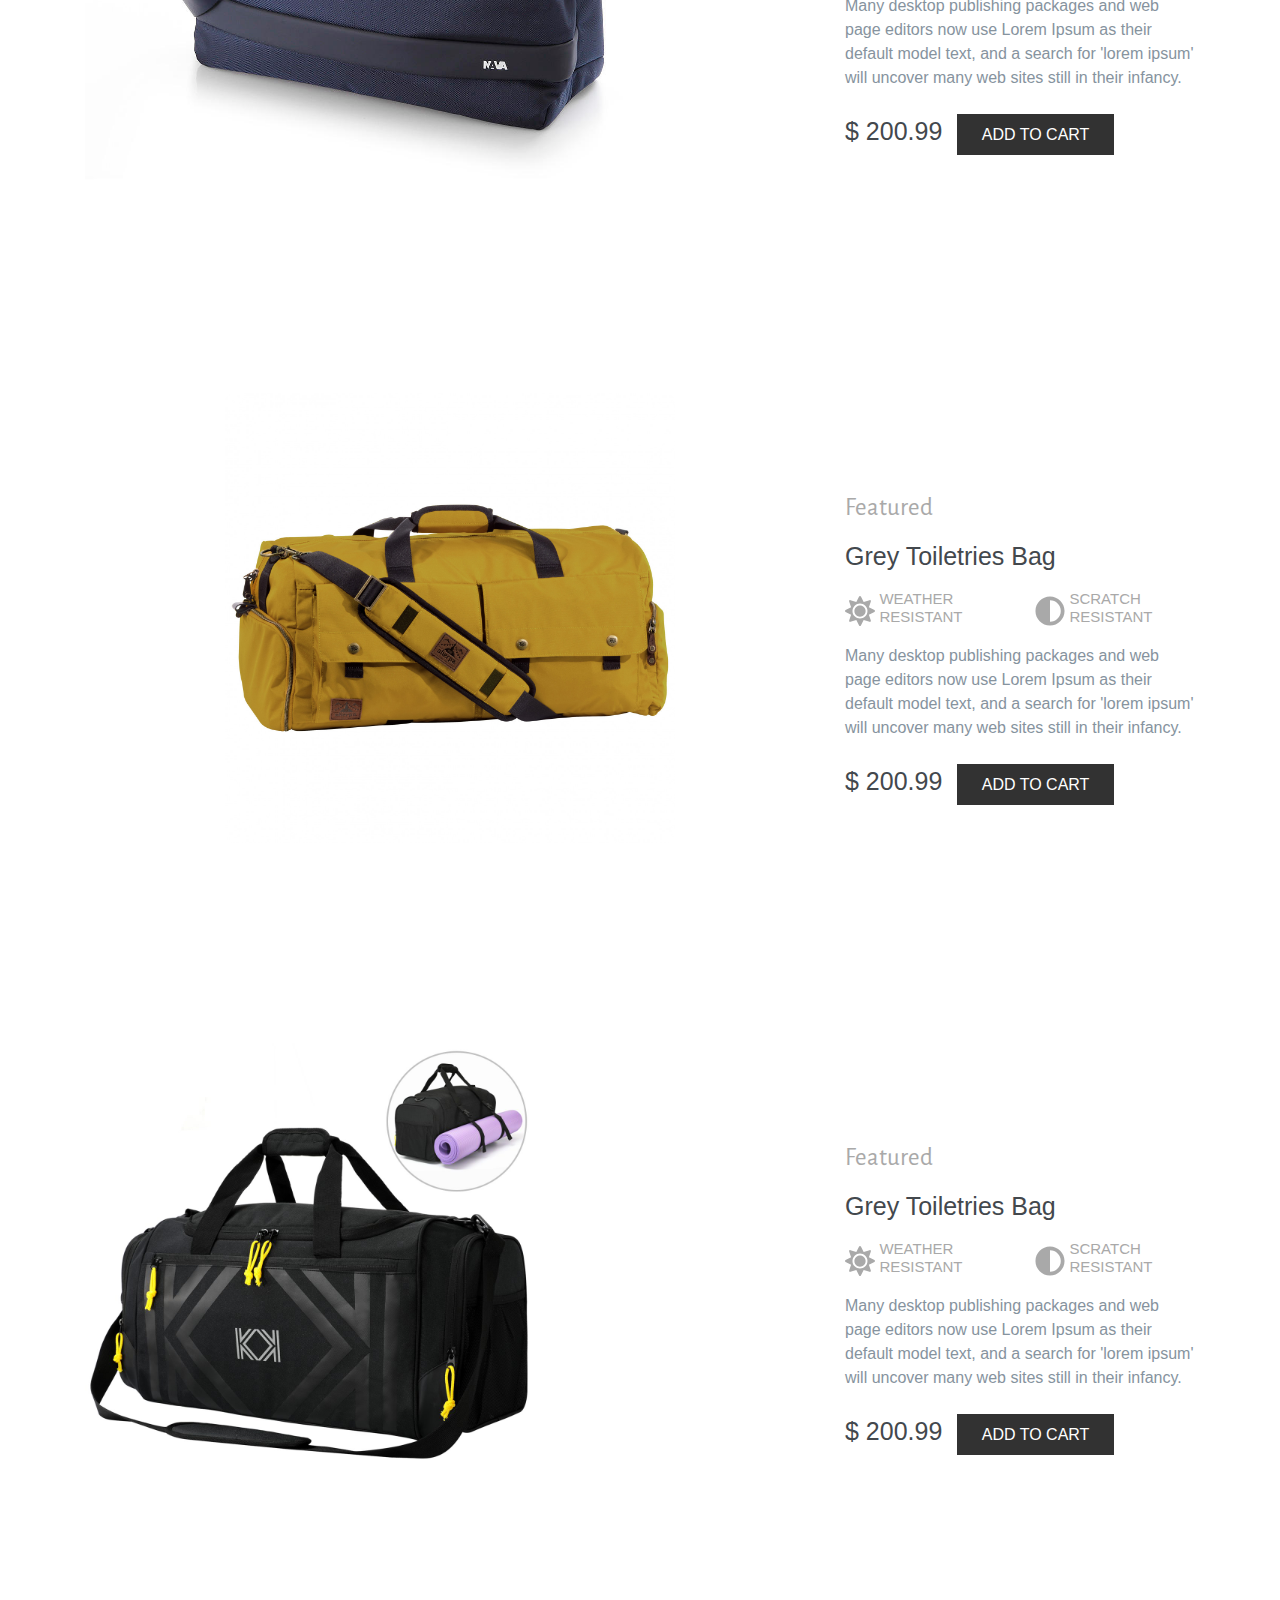
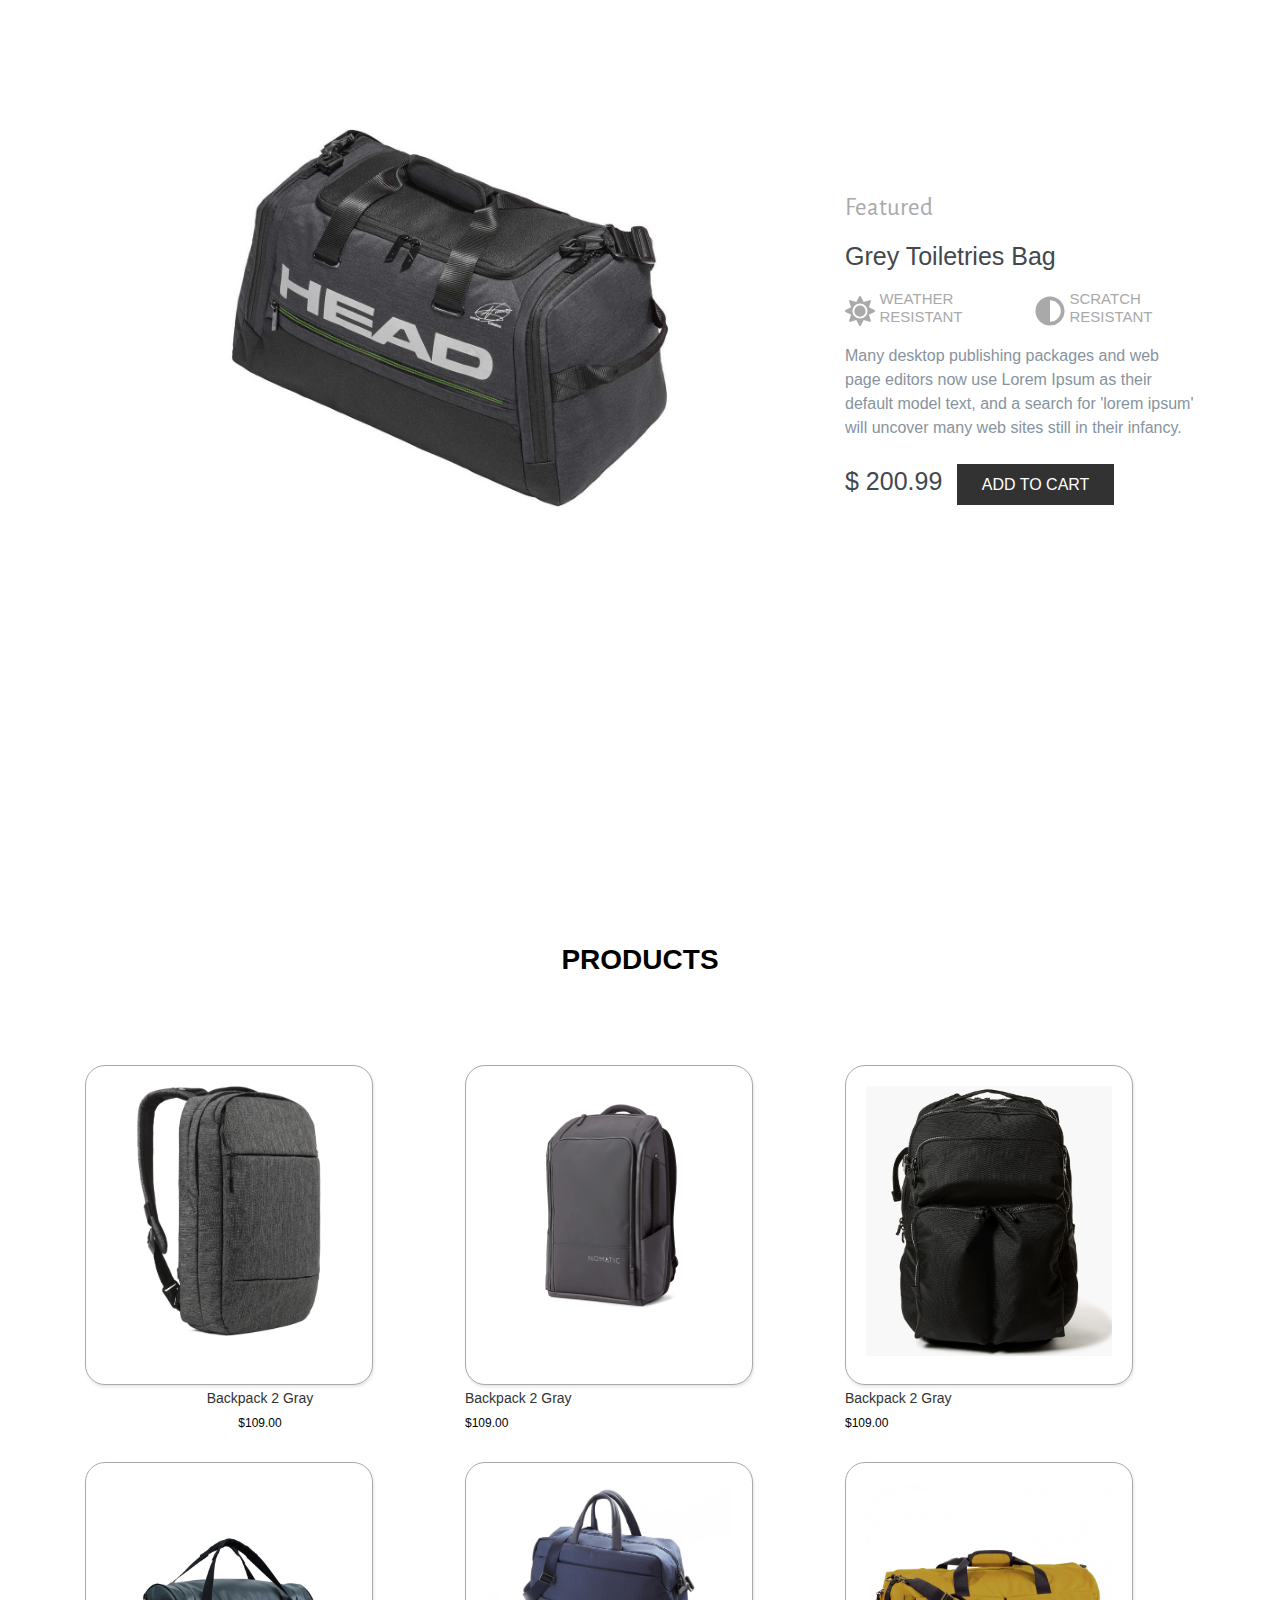
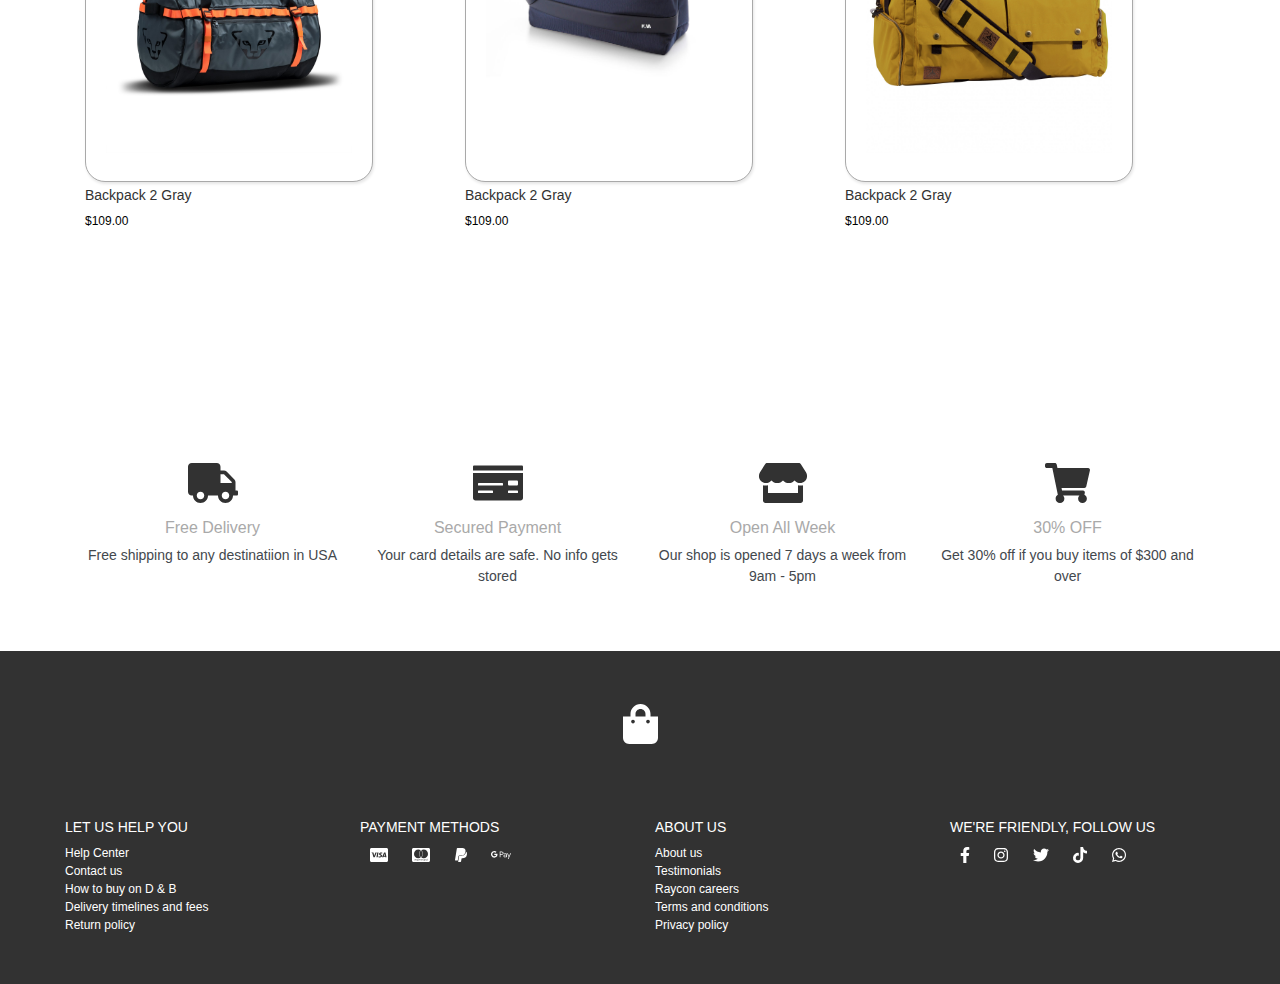
==== commit 71034413: "first commit" ====
--- a/index.html
+++ b/index.html
@@ -3,7 +3,7 @@
 <head>
     <meta charset="utf-8">
     <meta http-equiv="X-UA-Compatible" content="IE=edge">
-    <link rel="icon" href="assets/images/favicon.png" type="image/gif" sizes="16x16">
+    <link rel="icon" href="assets/images/D & B1.jpg" type="image/gif" sizes="16x16">
     <title>EarStore</title>
     <meta name="description" content="">
     <meta name="viewport" content="width=device-width, initial-scale=1">
@@ -29,10 +29,10 @@
             <div class="collapse navbar-collapse topnav" id="navbarNav">
             <ul class="navbar-nav">
                 <li class="nav-item">
-                <a class="nav-link" href="#">duffle</a>
-                </li>
-                <li class="nav-item">
-                <a class="nav-link" href="#">backpacks</a>
+                <a class="nav-link" href="category.html">duffles</a>
+                </li>
+                <li class="nav-item">
+                <a class="nav-link" href="category.html">backpacks</a>
                 </li>
                 <li class="nav-item">
                 <a class="nav-link" href="#">accessories</a>
@@ -59,7 +59,7 @@
                         <a class="nav-link" href="cart.html"><h1><i class="fa fa-shopping-cart"></i><span class="badge badge-light">2</span></h1></a>
                     </li>
                     <li class="nav-item">
-                        <a class="nav-link" href="#"><h1><i class="far fa-heart"></i><span class="badge badge-light">4</span></h1></a>
+                        <a class="nav-link" href="wishlist.html"><h1><i class="far fa-heart"></i><span class="badge badge-light">4</span></h1></a>
                     </li>
                     
                     <li class="nav-item">
@@ -311,7 +311,7 @@
                     <h3>let us help you</h3>
                     <li><a href="#">Help Center</a></li>
                     <li><a href="#">Contact us</a></li>
-                    <li><a href="#">How to buy on Raycon</a></li>
+                    <li><a href="#">How to buy on D & B</a></li>
                     <li><a href="#">Delivery timelines and fees</a></li>
                     <li><a href="#">Return policy</a></li>
                 </div>
--- a/assets/css/main.css
+++ b/assets/css/main.css
@@ -3,7 +3,7 @@
     /* background-color: #f2f2f2; */
     height:100%;
     color: #43484D !important;
-    font-family: 'Open Sans', sans-serif;
+    font-family: 'Open Sans', sans-serif; 
 }
 
 .card {
@@ -161,7 +161,7 @@
 
 
 .banner {
-    background-image: url(../images/bg-header1.jpg);
+    background-image: url(../images/banner.jpg);
     background-size: cover;
     /* background-attachment: fixed; */
     background-repeat: no-repeat;
@@ -173,11 +173,13 @@
     text-transform: uppercase;
     font-weight: bold;
     padding-top: 150px;
+    color: #000;
 }
 
 .banner p {
     text-transform: uppercase; 
     font-weight: 700;
+    color: #000;
 }
 
 @media (max-width: 535px) {
@@ -187,15 +189,17 @@
     font-weight: bold;
     padding-top: 100px;
     text-align: center;
+    color: #000;
   }
 
   .banner p {
     text-transform: uppercase;
     text-align: center;
+    color: #000;
    
   }
   .banner a {
-    background-color: #323232;
+    background-color: #000;
     color: #fff;
     text-transform: uppercase;
     padding: 10px 20px;
@@ -215,12 +219,8 @@
   
 }
 
-
-
-
-
 .banner a {
-    background-color: #323232;
+    background-color: #000;
     color: #fff;
     text-transform: uppercase;
     padding: 10px 20px;
@@ -237,7 +237,15 @@
 /* start of login */
 
 .login-bg {
-  background-image: url(../images/login-bg.png);
+  background-image: url(../images/login.jpg);
+  /* background-color: lightcyan; */
+  background-size: cover;
+  background-repeat: no-repeat;
+  padding-bottom: 656px;
+}
+
+.register-bg {
+  background-image: url(../images/register.jpg);
   /* background-color: lightcyan; */
   background-size: cover;
   background-repeat: no-repeat;
@@ -279,7 +287,7 @@
 .login-section .google-btn {
   color: #000;
   border-radius: 40px;
-  padding: 10px 10px;
+  padding: 5px 10px;
   width: 50%;
   box-shadow: 2px 2px 3px 2px rgba(0,0,0,0.10);
   background-color: #fff;
@@ -322,7 +330,7 @@
   .login-section .google-btn {
     color: #000;
     border-radius: 40px;
-    padding: 10px 10px;
+    padding: 5px 10px;
     width: 90%;
     box-shadow: 2px 2px 3px 2px rgba(0,0,0,0.10);
     background-color: #fff;
@@ -768,19 +776,6 @@
 }
 
 
-.shopping-cart h4 {
-    font-weight: 600;
-    padding: 20px;
-    font-size: 30px;
-}
-
-
-.shopping-cart h4 {
-    font-weight: bold;
-    margin-bottom: 40px;
-}
-
-
 .remove-btn {
   padding-top: 30px;
 }
@@ -801,9 +796,9 @@
   text-align: center;
 }
 
-.order-summary span{
+.order-summary h5 {
   color: #43484D;
-  font-weight: 400;
+  /* font-weight: 500; */
 }
  
 .description span:first-child {
@@ -819,7 +814,6 @@
 .quantity {
   padding-top: 30px;
   text-align: center;
-  /* margin-right: 60px; */
 }
 
 .cart .quantity input {
@@ -1031,61 +1025,16 @@
 }
 
 
-
-.profile {
-  padding: 120px;
-}
-
-.profile img{
-  height: 300px;
-}
-
-@media (max-width: 535px) {
-  .profile img{
-    height: 150px;
-  }
-}
-
-.profile-bg {
-  background-image: url(../images/coffee.png);
-  background-size: cover;
-  background-repeat: no-repeat;
-  padding-bottom: 300px;
-}
-
-.profile h1 {
-  font-weight: bold;
-  font-size: 50px;
-  letter-spacing: 1px;
-}
-
-.profile h4 {
-  color: #000;
-  font-weight: 300;
-  margin: 30px 0;
-}
-
-.profile h5 {
-  font-size: 15px;
-  color: #788995;
-  font-weight: 400;
-}
-
-.profile p {
-  font-size: 20px;
-  letter-spacing: 1px;
-}
-
-.orders p {
-  color: #788995;
-  font-size: 13px;
-}
-.orders img {
-  height: 60px;
-}
-.orders a {
-  background-color: yellow;
-  color: #fff;
-  padding: 3px;
-  border-radius: 6px;
-}+.profile .card {
+  padding: 0 !important;
+}
+
+.profile a {
+  padding-top: 12px;
+  padding-bottom: 12px;
+  color: #323232;
+}
+
+.profile a: {}
+
+/* THE END */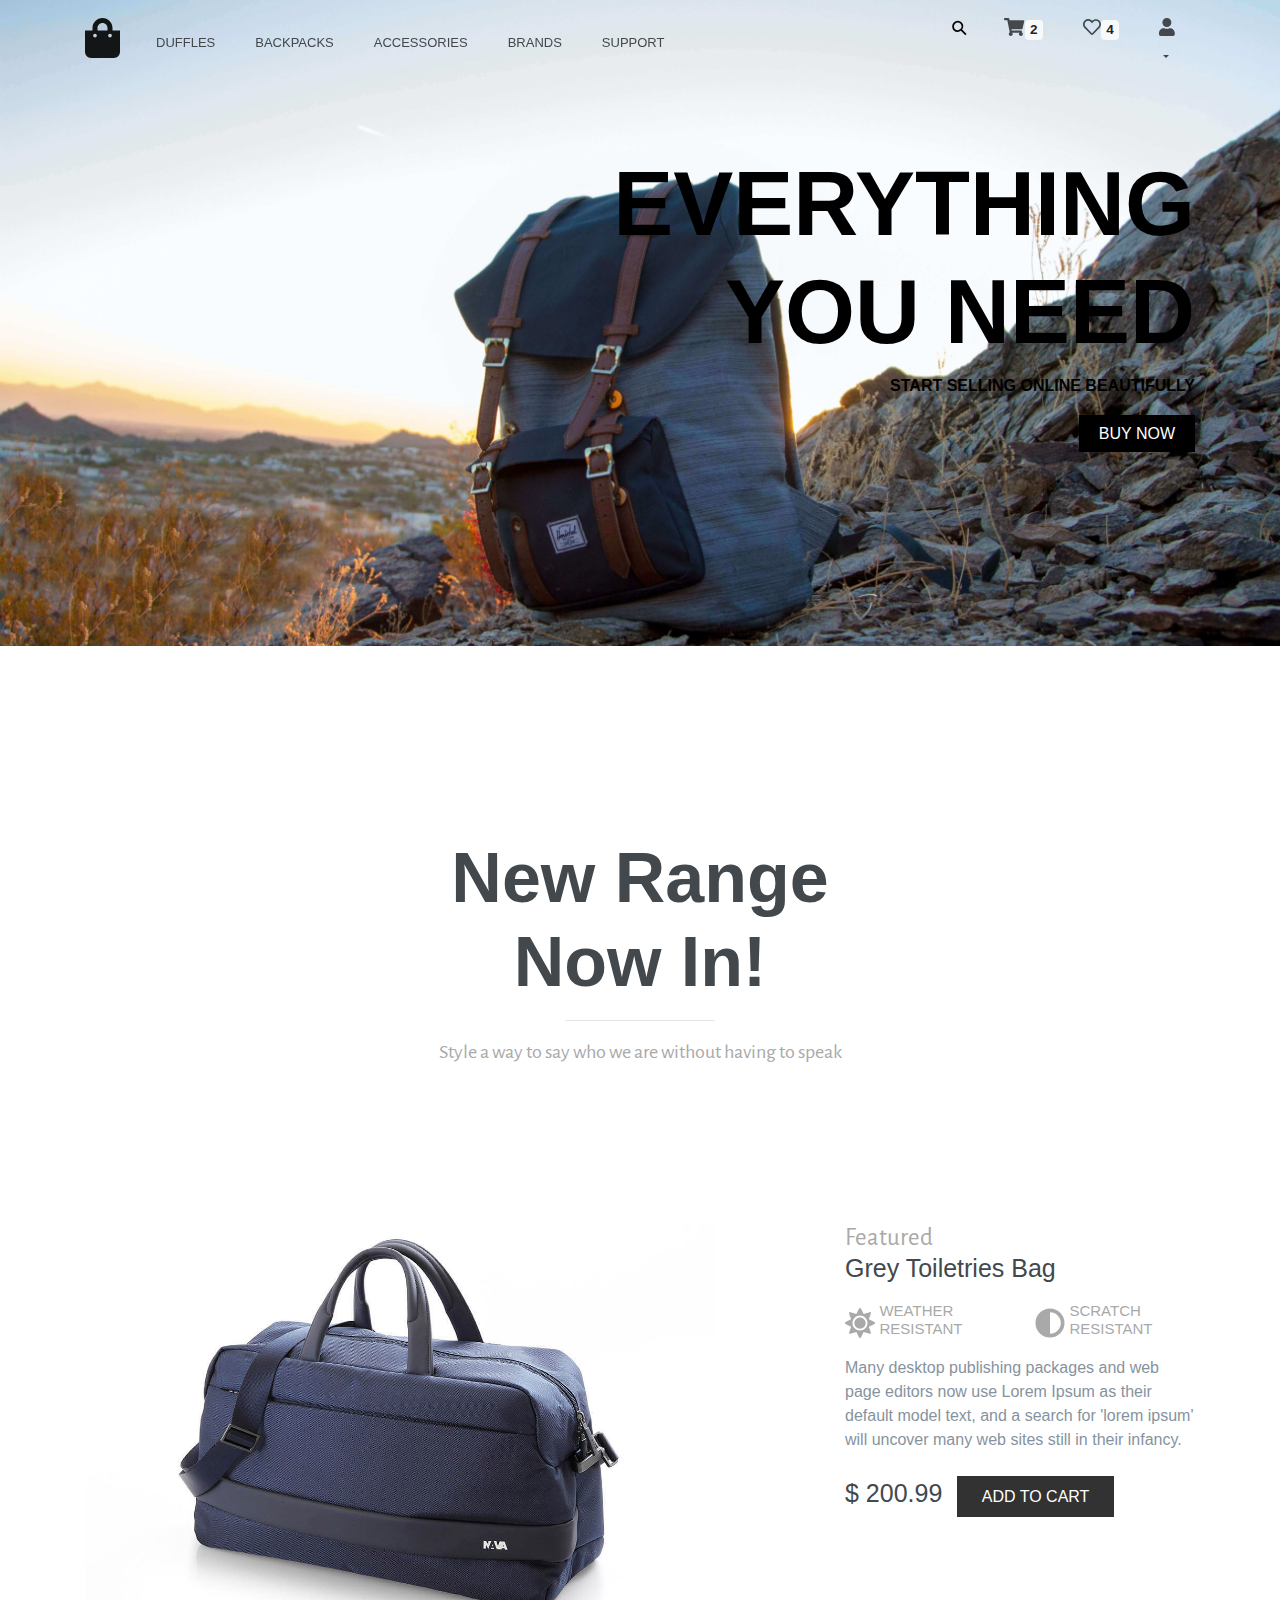
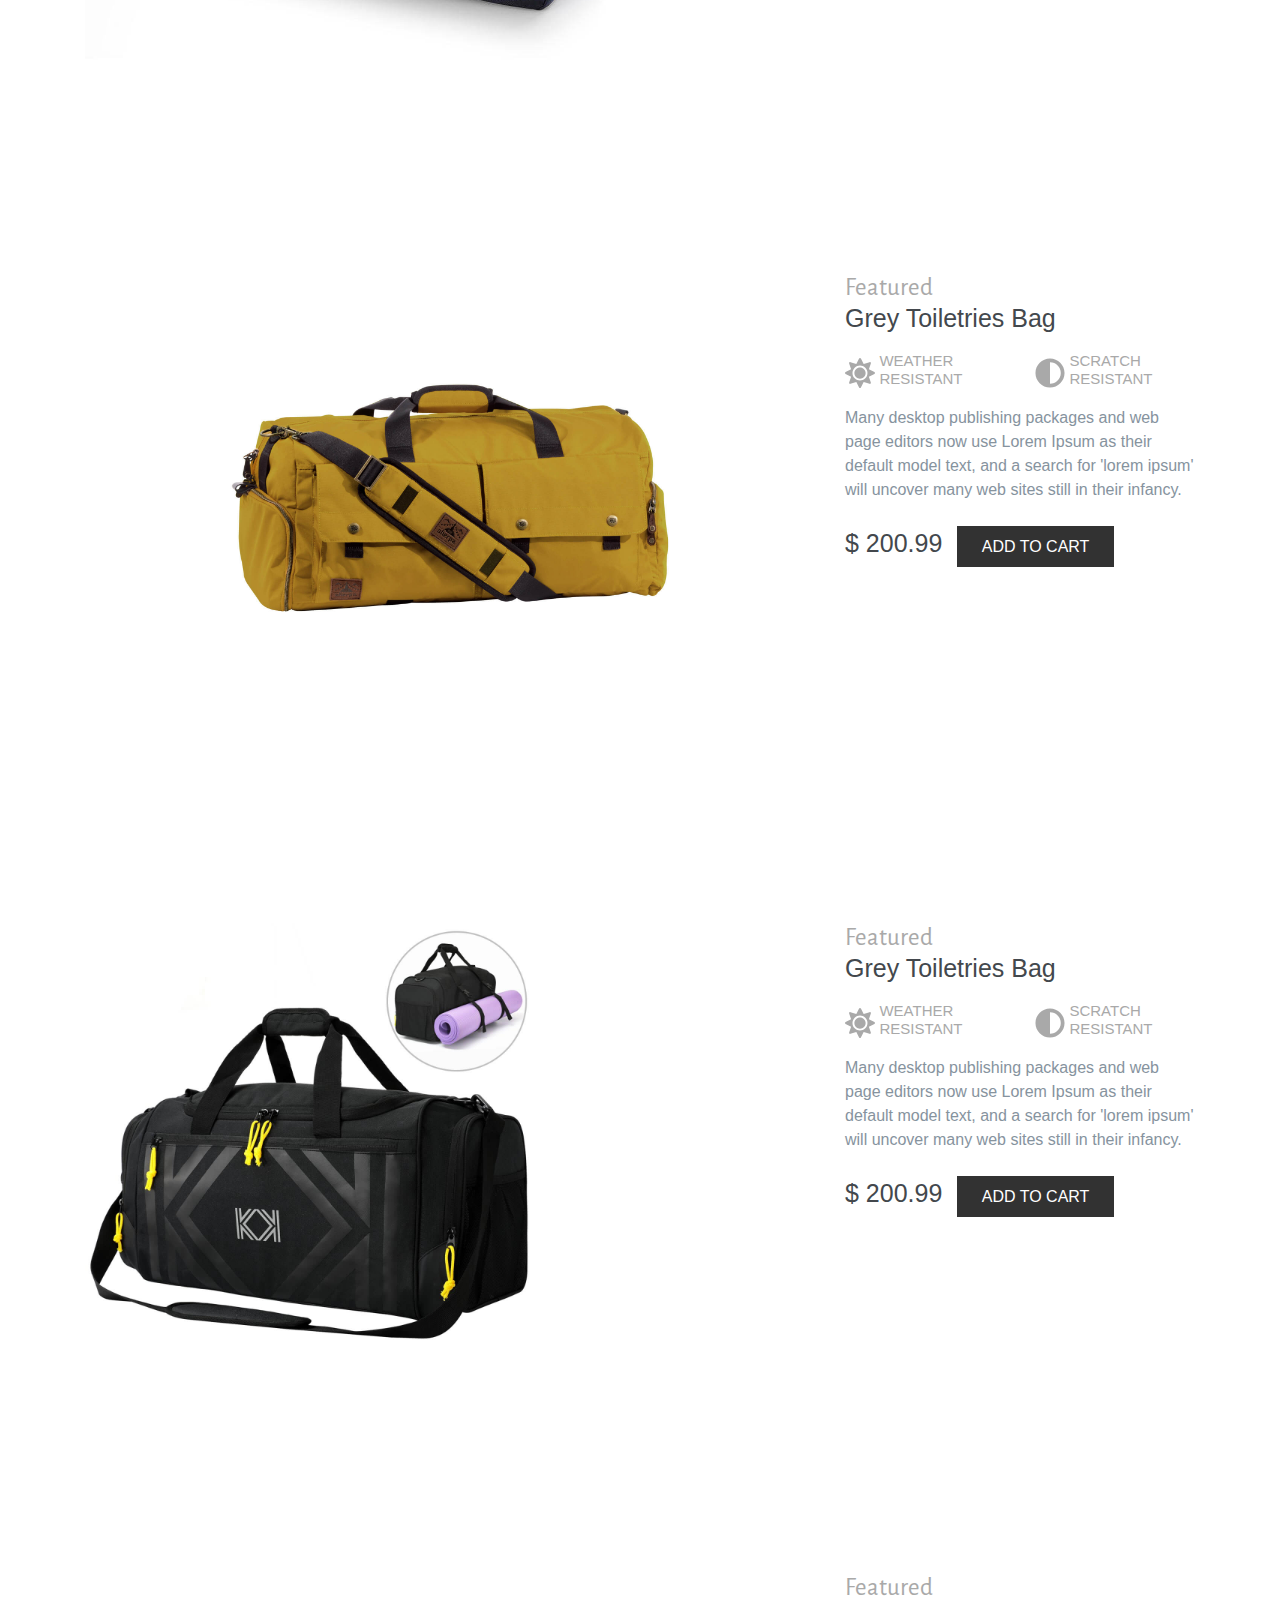
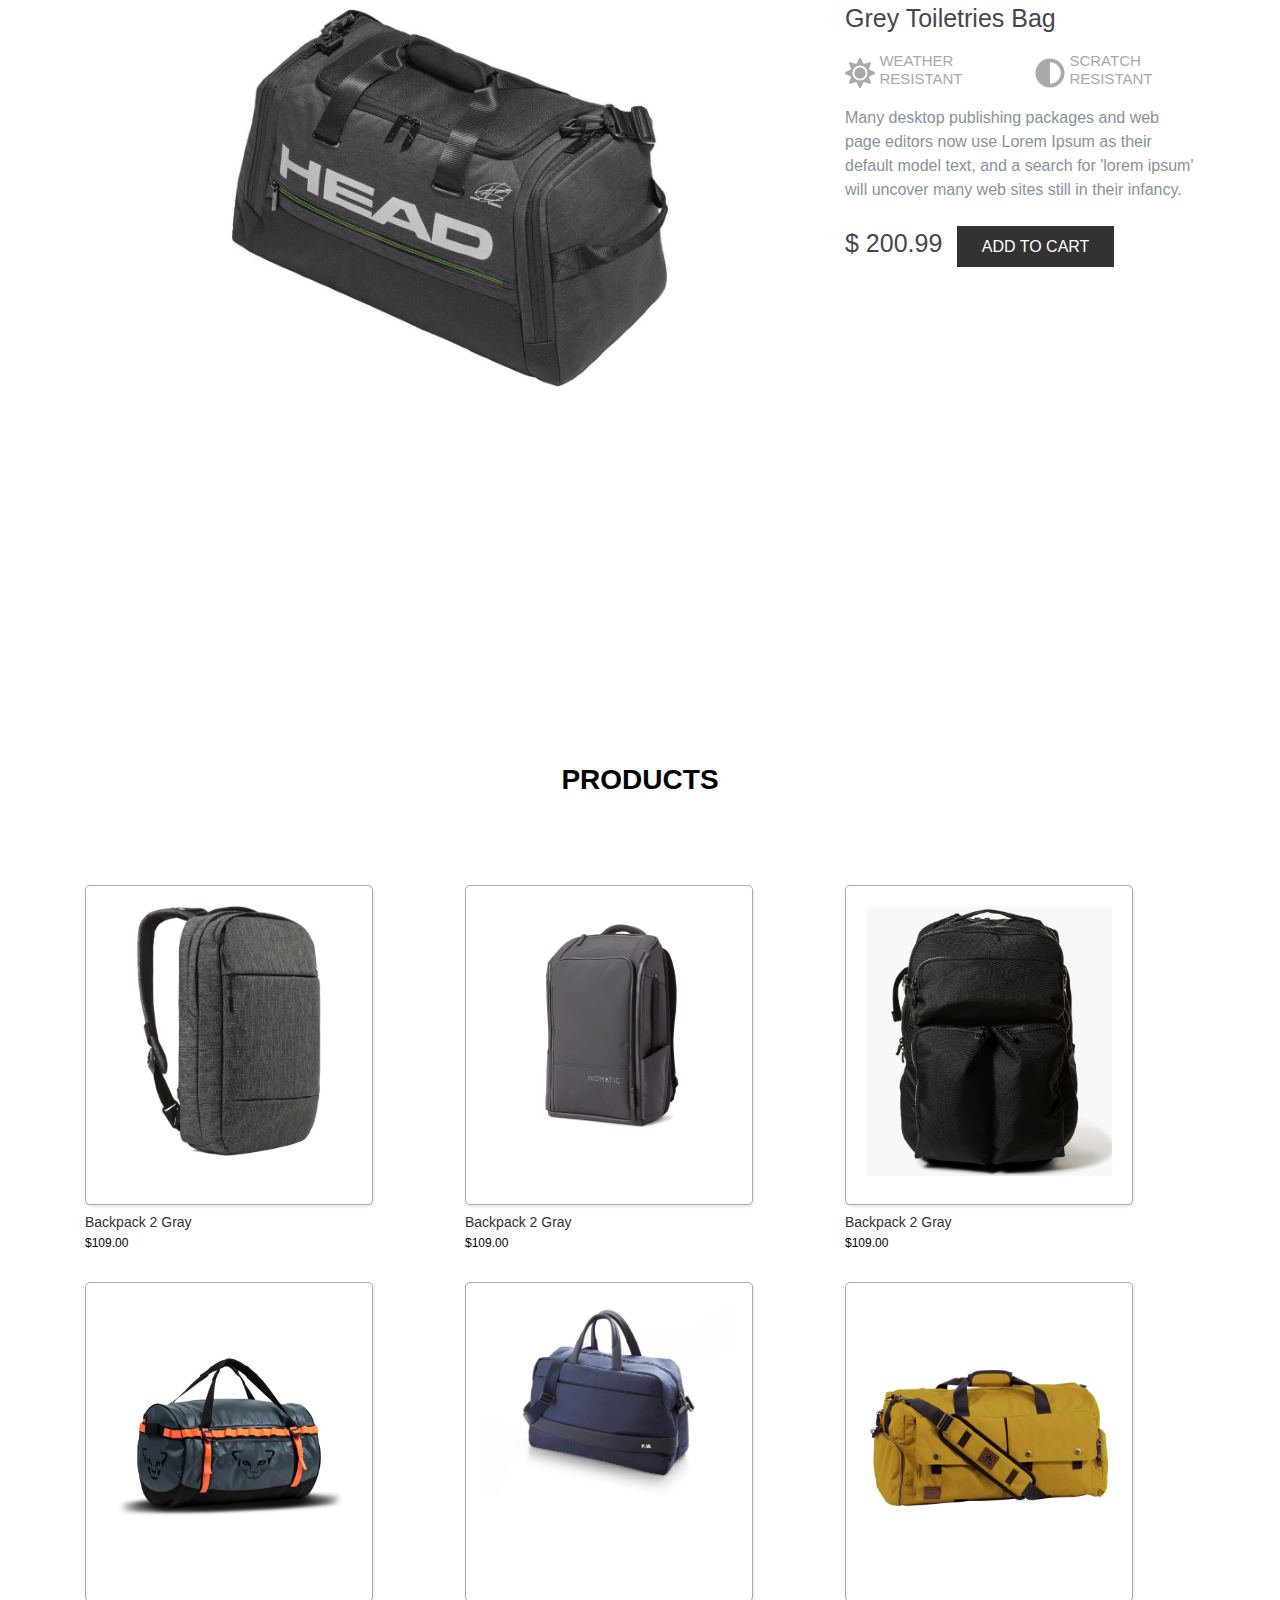
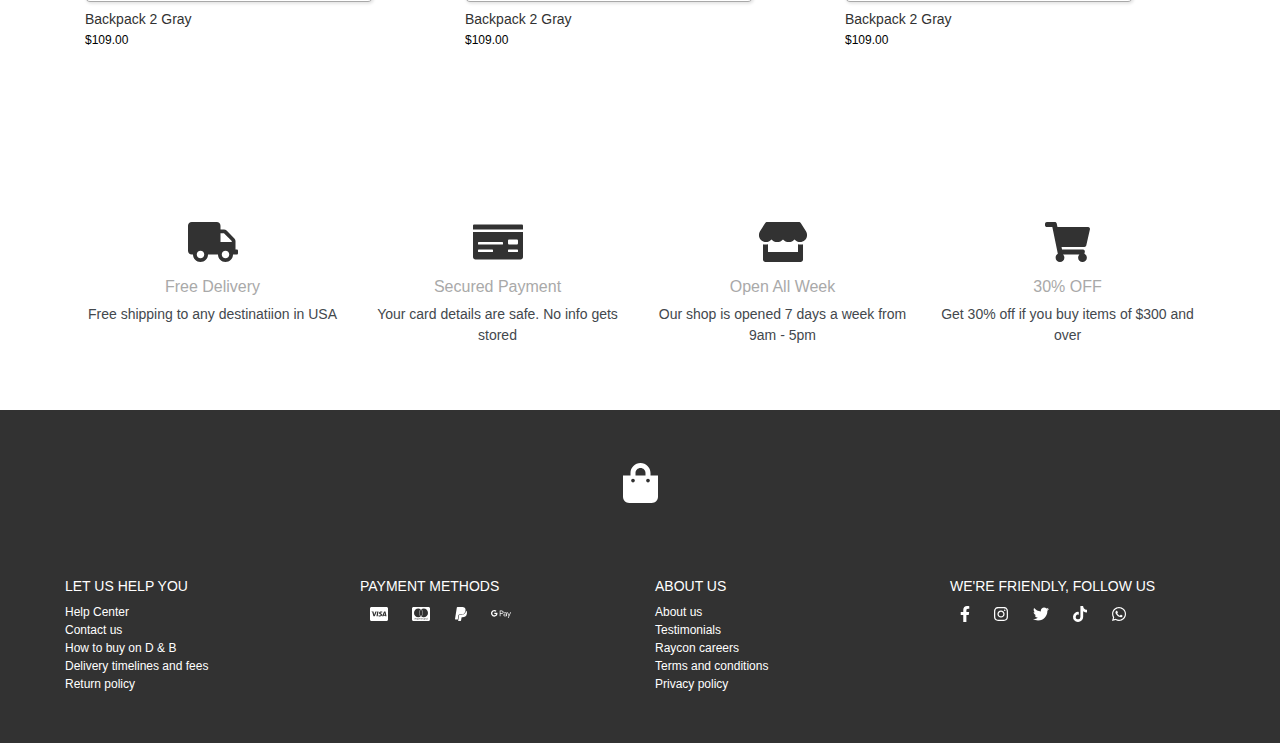
==== commit b58694d5: "made changes to all the pages" ====
--- a/index.html
+++ b/index.html
@@ -62,15 +62,15 @@
                         <a class="nav-link" href="wishlist.html"><h1><i class="far fa-heart"></i><span class="badge badge-light">4</span></h1></a>
                     </li>
                     
-                    <li class="nav-item">
+                    <!-- <li class="nav-item"> -->
                         <li class="nav-item dropdown">
-                            <a class="nav-link dropdown-toggle" data-toggle="dropdown" href="#" role="button" aria-haspopup="true" aria-expanded="false"><h1><i class="fas fa-user"></i></h1></a>
+                            <a class="nav-link dropdown-toggle" data-toggle="dropdown" type ="button" aria-haspopup="true" aria-expanded="false"><h1><i class="fas fa-user"></i></h1></a>
                             <div class="dropdown-menu">
                               <a class="dropdown-item" href="login.html">Login</a>
                               <a class="dropdown-item" href="profile.html">Profile</a>
                             </div>
                         </li>
-                    </li>
+                    <!-- </li> -->
                 </ul>
             </div>
         </div>
@@ -214,7 +214,7 @@
             <h3>Products</h3>
            <div class="row">
                <div class="col-md-4 col-sm-12">
-                    <a href="#" class="text-center">
+                    <a href="single-product.html">
                         <div class="card">
                             <img src="assets/images/backpack2.jpg" class="inner-img" height="250px">
                         </div>
@@ -223,7 +223,7 @@
                     </a>
                </div>
                <div class="col-md-4 col-sm-12">
-                    <a href="#">
+                    <a href="single-product.html">
                         <div class="card">
                             <img src="assets/images/backpack1.jpg" class="inner-img" height="250px">
                         </div>
@@ -232,7 +232,7 @@
                     </a>
                </div>
                <div class="col-md-4 col-sm-12">
-                   <a href="#">
+                   <a href="single-product.html">
                         <div class="card">
                             <img src="assets/images/backpack3.jfif" class="inner-img" height="270px">
                         </div>
@@ -241,7 +241,7 @@
                    </a>
                </div>
                <div class="col-md-4 col-sm-12">
-                    <a href="#">
+                    <a href="single-product.html">
                         <div class="card">
                             <img src="assets/images/duffle 2.jpg" class="inner-img" height="270px">
                         </div> 
@@ -250,7 +250,7 @@
                     </a>
                </div>
                <div class="col-md-4 col-sm-12">
-                    <a href="#">
+                    <a href="single-product.html">
                         <div class="card">
                             <img src="assets/images/duffle-bag-easy.jpg" class="inner-img" height="200px">
                         </div>
@@ -259,7 +259,7 @@
                     </a>
                </div>
                <div class="col-md-4 col-sm-12">
-                    <a href="#">
+                    <a href="single-product.html">
                         <div class="card">
                             <img src="assets/images/sherpa-yatra-duffle-bag-luggage.jpg" class="inner-img" height="270px">
                         </div>
--- a/assets/css/main.css
+++ b/assets/css/main.css
@@ -9,17 +9,17 @@
 .card {
   margin-bottom: 20px;
   padding: 30px;
-  border-radius: 20px;
+  border-radius: 5px;
   box-shadow: 1px 2px 3px 0px rgba(0,0,0,0.10);
 }
 
-@media (max-width: 535px) {
+/* @media (max-width: 535px) {
   .card {
     margin-bottom: 20px;
     padding: 25px;
     box-shadow: 1px 2px 3px 0px rgba(0,0,0,0.10);
   }
-}
+} */
 
 /* start of nav and banner section */
 
@@ -234,6 +234,13 @@
   margin-left: 0 !important;
 }
 
+.page-header {
+  font-weight: 500;
+  text-align: center;
+  color: #43474D;
+  padding-bottom: 30px;
+}
+
 /* start of login */
 
 .login-bg {
@@ -353,12 +360,13 @@
 
 /* end of login */
 
+
 .site-section {
   padding: 100px 0; 
 }
   @media (min-width: 768px) {
       .site-section {
-          padding: 200px 0; 
+          padding: 140px 0; 
       }
   }
 .site-section.site-section-sm {
@@ -1032,9 +1040,121 @@
 .profile a {
   padding-top: 12px;
   padding-bottom: 12px;
-  color: #323232;
-}
-
-.profile a: {}
+  font-weight: 600;
+  text-transform: uppercase;
+  color: #43474D;
+}
+
+.profile a:hover {
+  color: #fff;
+  background-color: #43474D;
+  padding: 5px;
+  border-radius: 50px;
+}
+
+.profile h6 {
+  text-transform: uppercase;
+  font-weight: 700;
+  color: #43474D;
+}
+
+.profile h6{
+  display: inline;
+}
+
+.order {
+  text-align: center;
+}
+
+.order h5 {
+  /* color: #43474D; */
+  font-weight: 600;
+  font-size: 15px;
+}
+
+.order .success {
+  color: green;
+  font-weight: 500;
+  text-transform: uppercase;
+  padding: 20px 0;
+  font-size: 14px;
+}
+
+.order .failed {
+  color: #43474D;
+  font-weight: 500;
+  text-transform: uppercase;
+  padding: 20px 0;
+  font-size: 13px;
+}
+
+.order a {
+  color: #43474D;
+  font-weight: 500;
+  text-transform: uppercase;
+  /* padding: 20px 0; */
+  font-size: 13px;
+}
+
+.order a:hover {
+  background-color: #43484D;
+  color: #ccc;
+  padding: 5px;
+  border-radius: 6px;
+}
+
+
+.order p {
+  color: #43474D;
+}
+
+.order p, h6 {
+  display: inline;
+}
+
+.paid-info p {
+  font-size: 15px;
+  line-height: 3px;
+  padding-bottom: 10px;
+}
+
+.paid-info p {
+  display: inline;
+}
+
+.category a {
+  color: #43474D;
+  text-align: center;
+}
+
+
+/* start of wishlist */
+.wishlist .hr {
+  border-bottom: 1px solid #43474D;;
+}
+
+.wishlist img {
+  height: 100px;
+}
+
+.wishlist h6 {
+  padding-top: 50px;
+}
+
+@media (max-width: 535px) {
+  .wishlist h6 {
+    padding-top: 0;
+  }
+}
+
+.border {
+  border-radius: 5px;
+  margin-bottom: 5px;
+  padding: 10px;
+}
+
+.wishlist a {
+  color: #43474D;
+}
 
 /* THE END */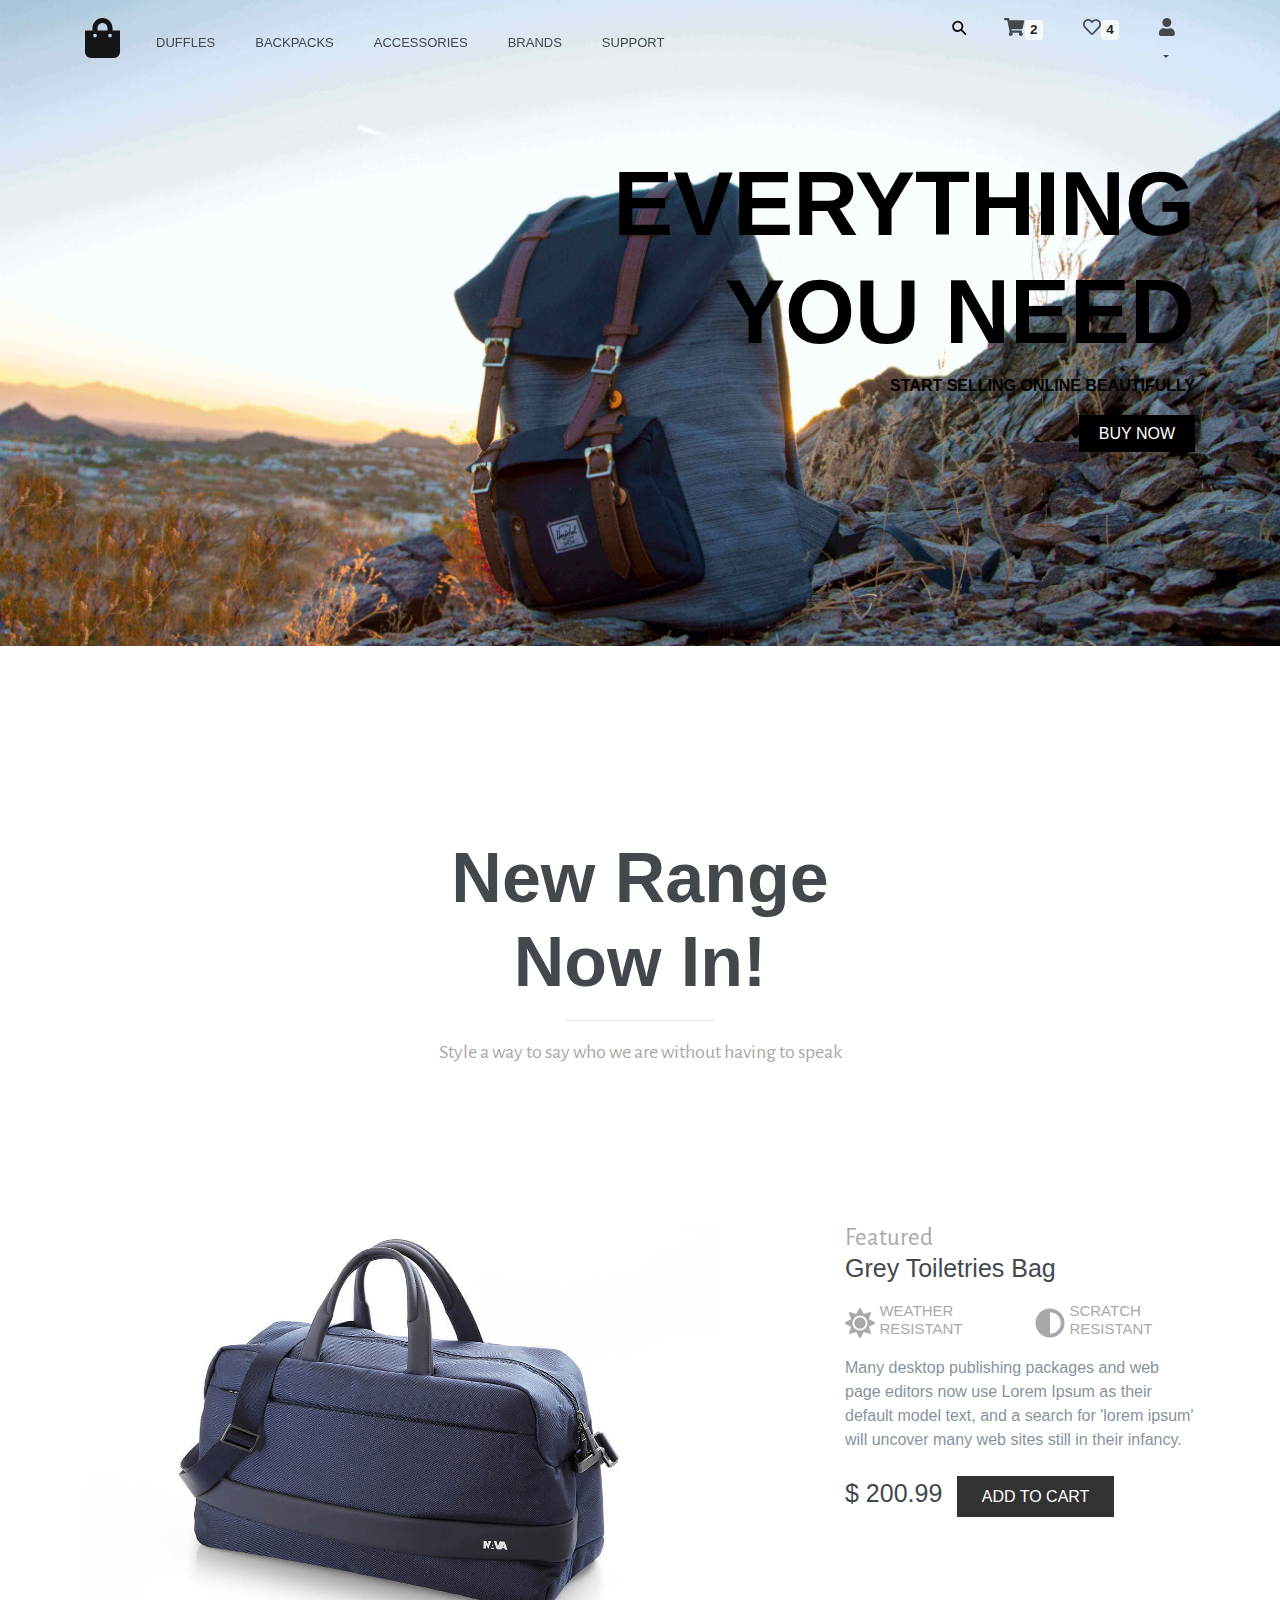
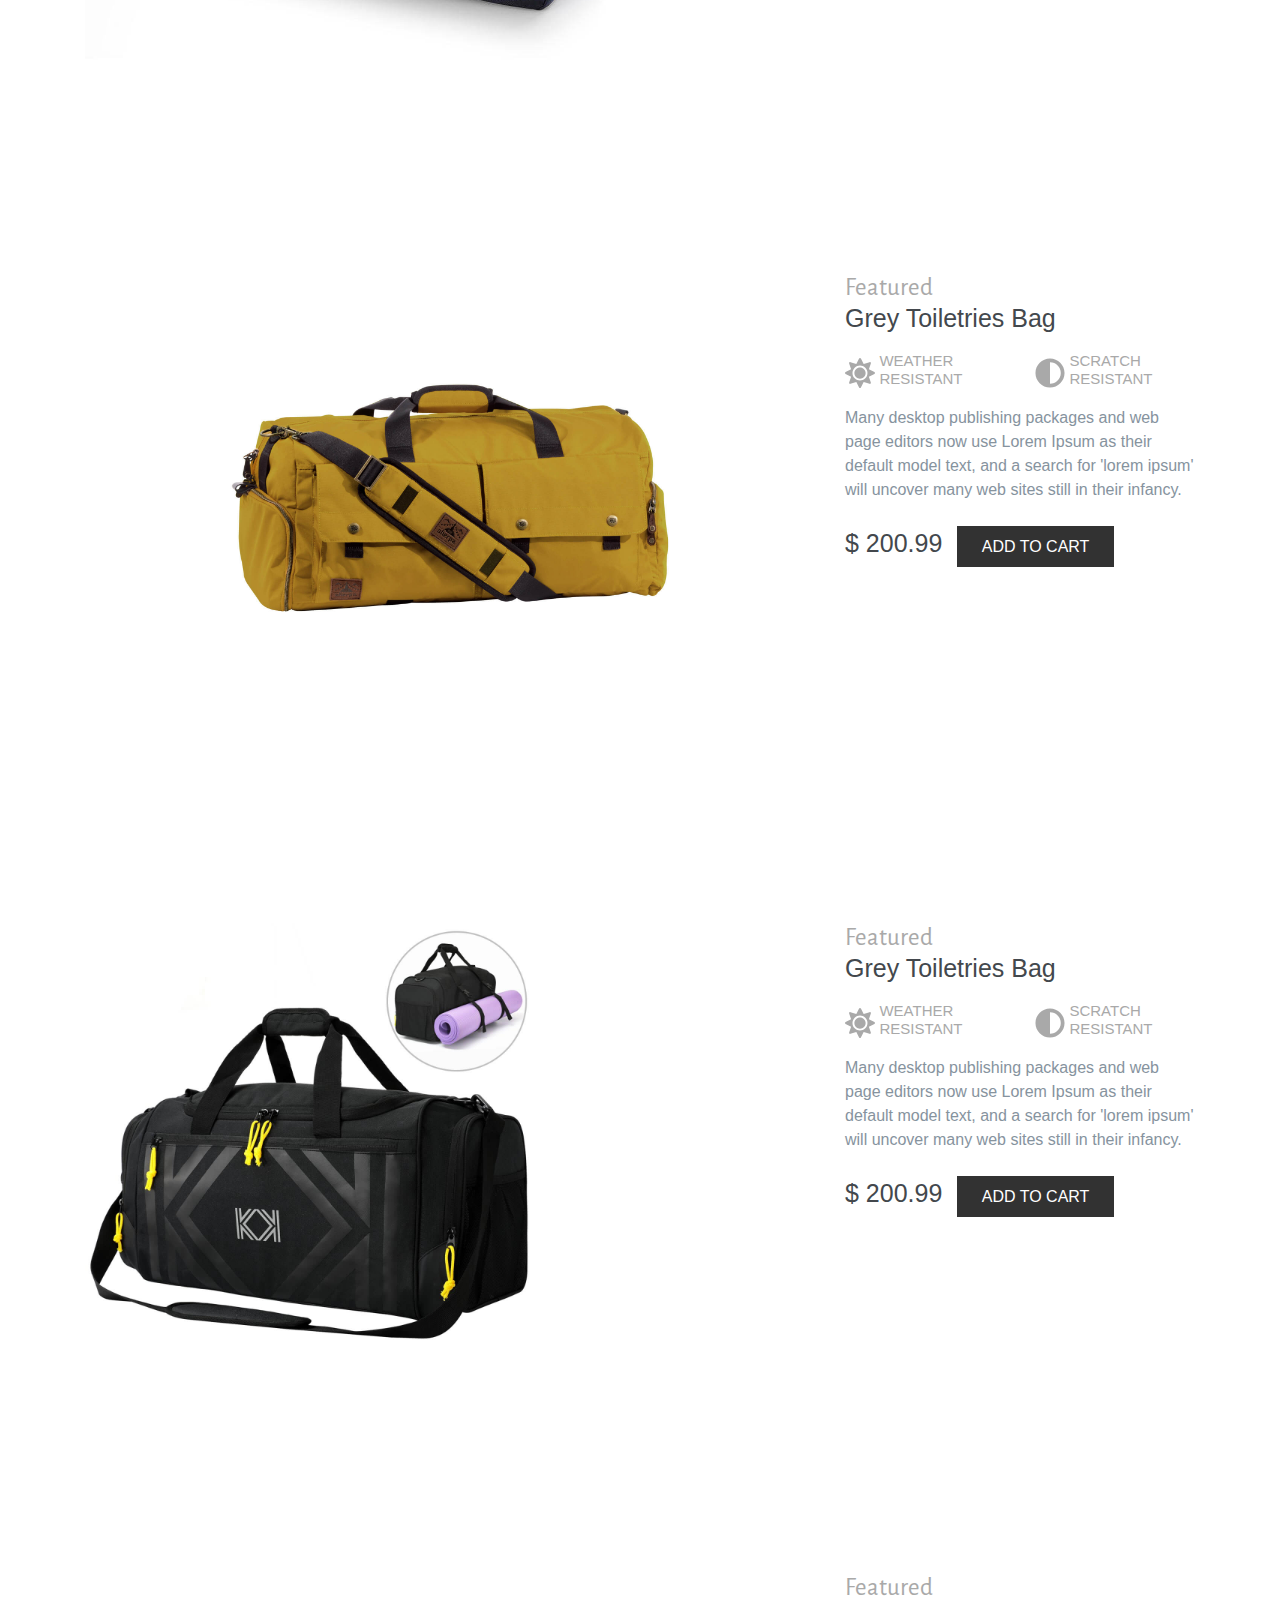
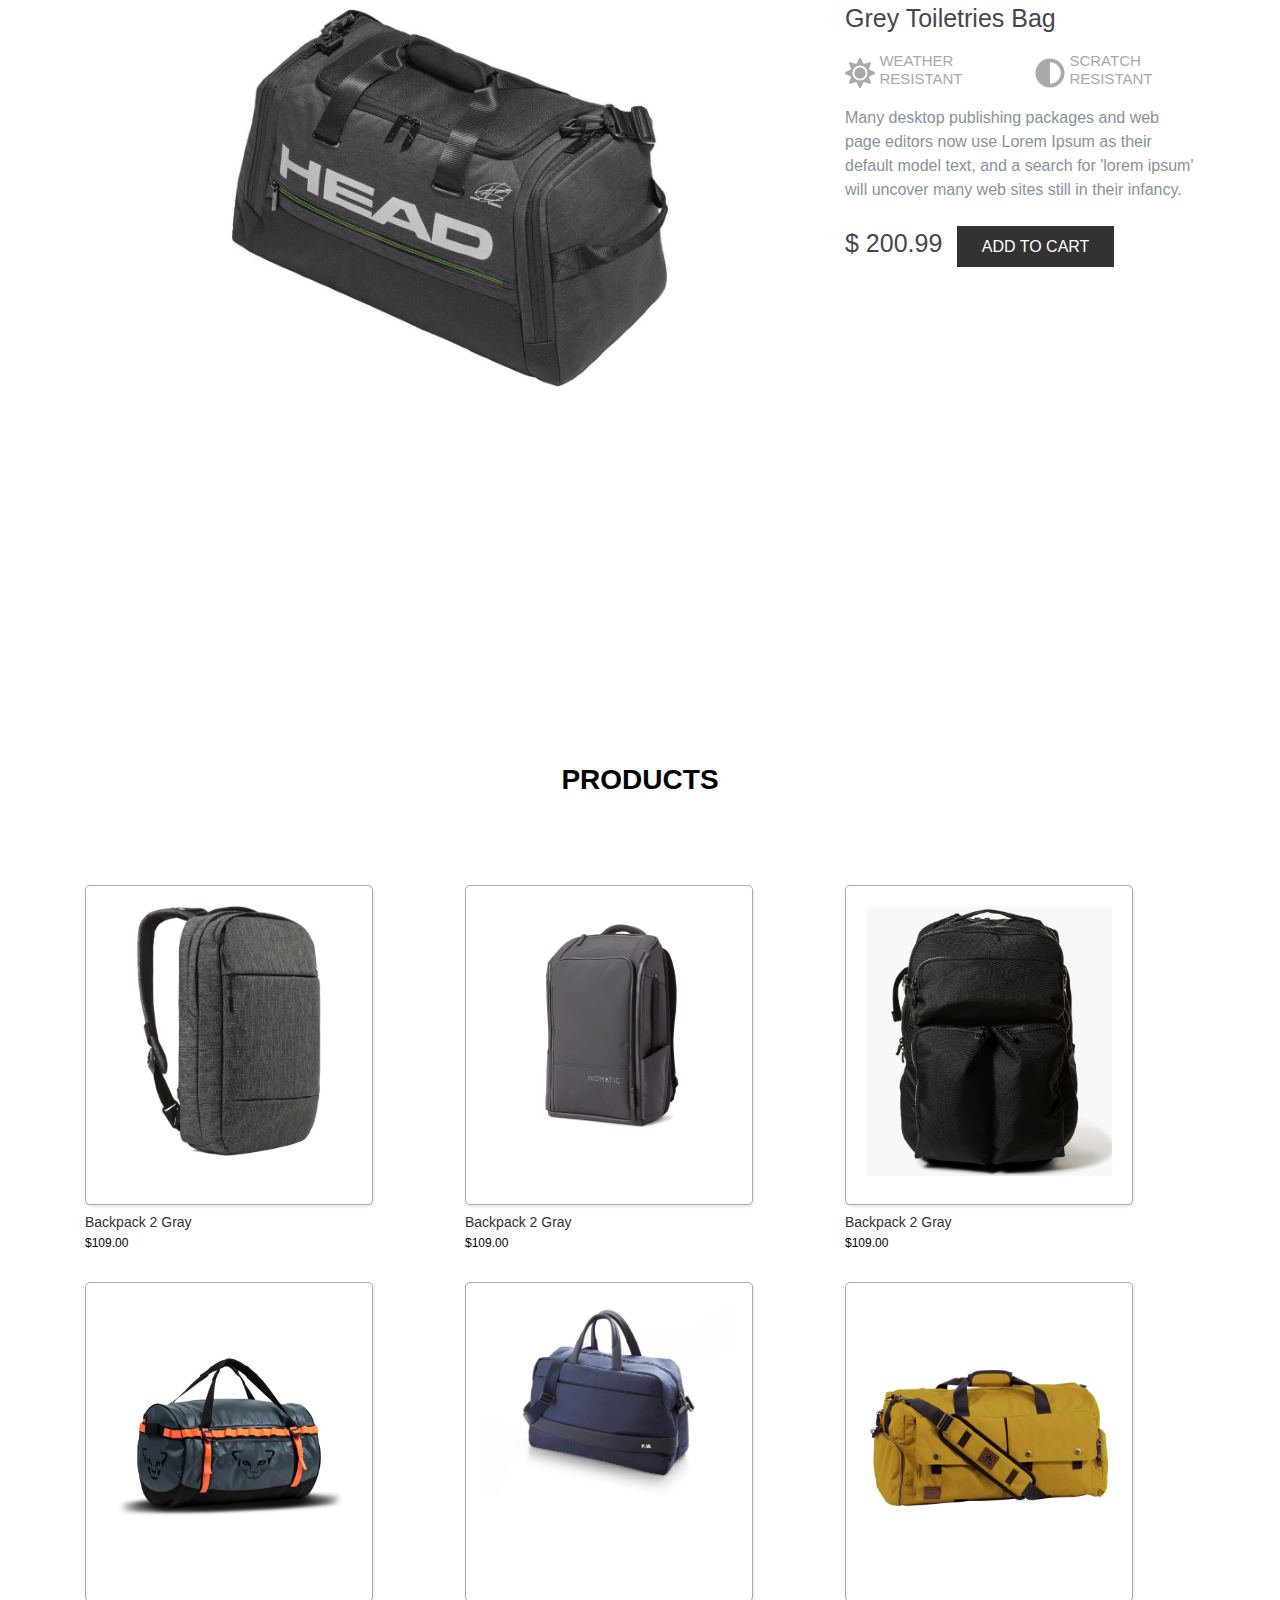
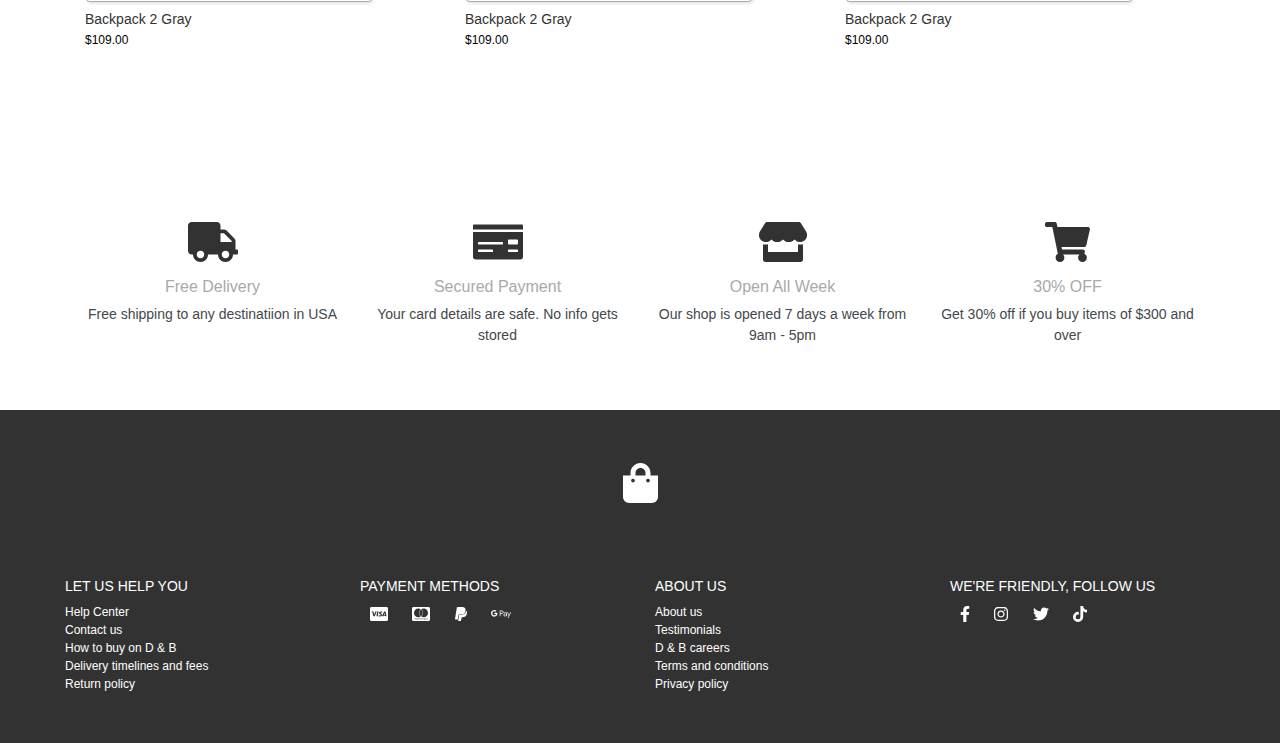
==== commit 89e05ab3: "editted footer" ====
--- a/index.html
+++ b/index.html
@@ -326,7 +326,7 @@
                     <h3>about us</h3>
                     <li><a href="#">About us</a></li>
                     <li><a href="#">Testimonials</a></li>
-                    <li><a href="#">Raycon careers</a></li>
+                    <li><a href="#">D & B careers</a></li>
                     <li><a href="#">Terms and conditions</a></li>
                     <li><a href="#">Privacy policy</a></li>
                 </div>
@@ -336,7 +336,6 @@
                     <a href="#"><h6><i class="fab fa-instagram"></i></h6></a>
                     <a href="#"><h6><i class="fab fa-twitter"></i></h6></a>
                     <a href="#"><h6><i class="fab fa-tiktok"></i></h6></a>
-                    <a href="#"><h6><i class="fab fa-whatsapp"></i></h6></a>
                 </div>
             </div>
         </div>
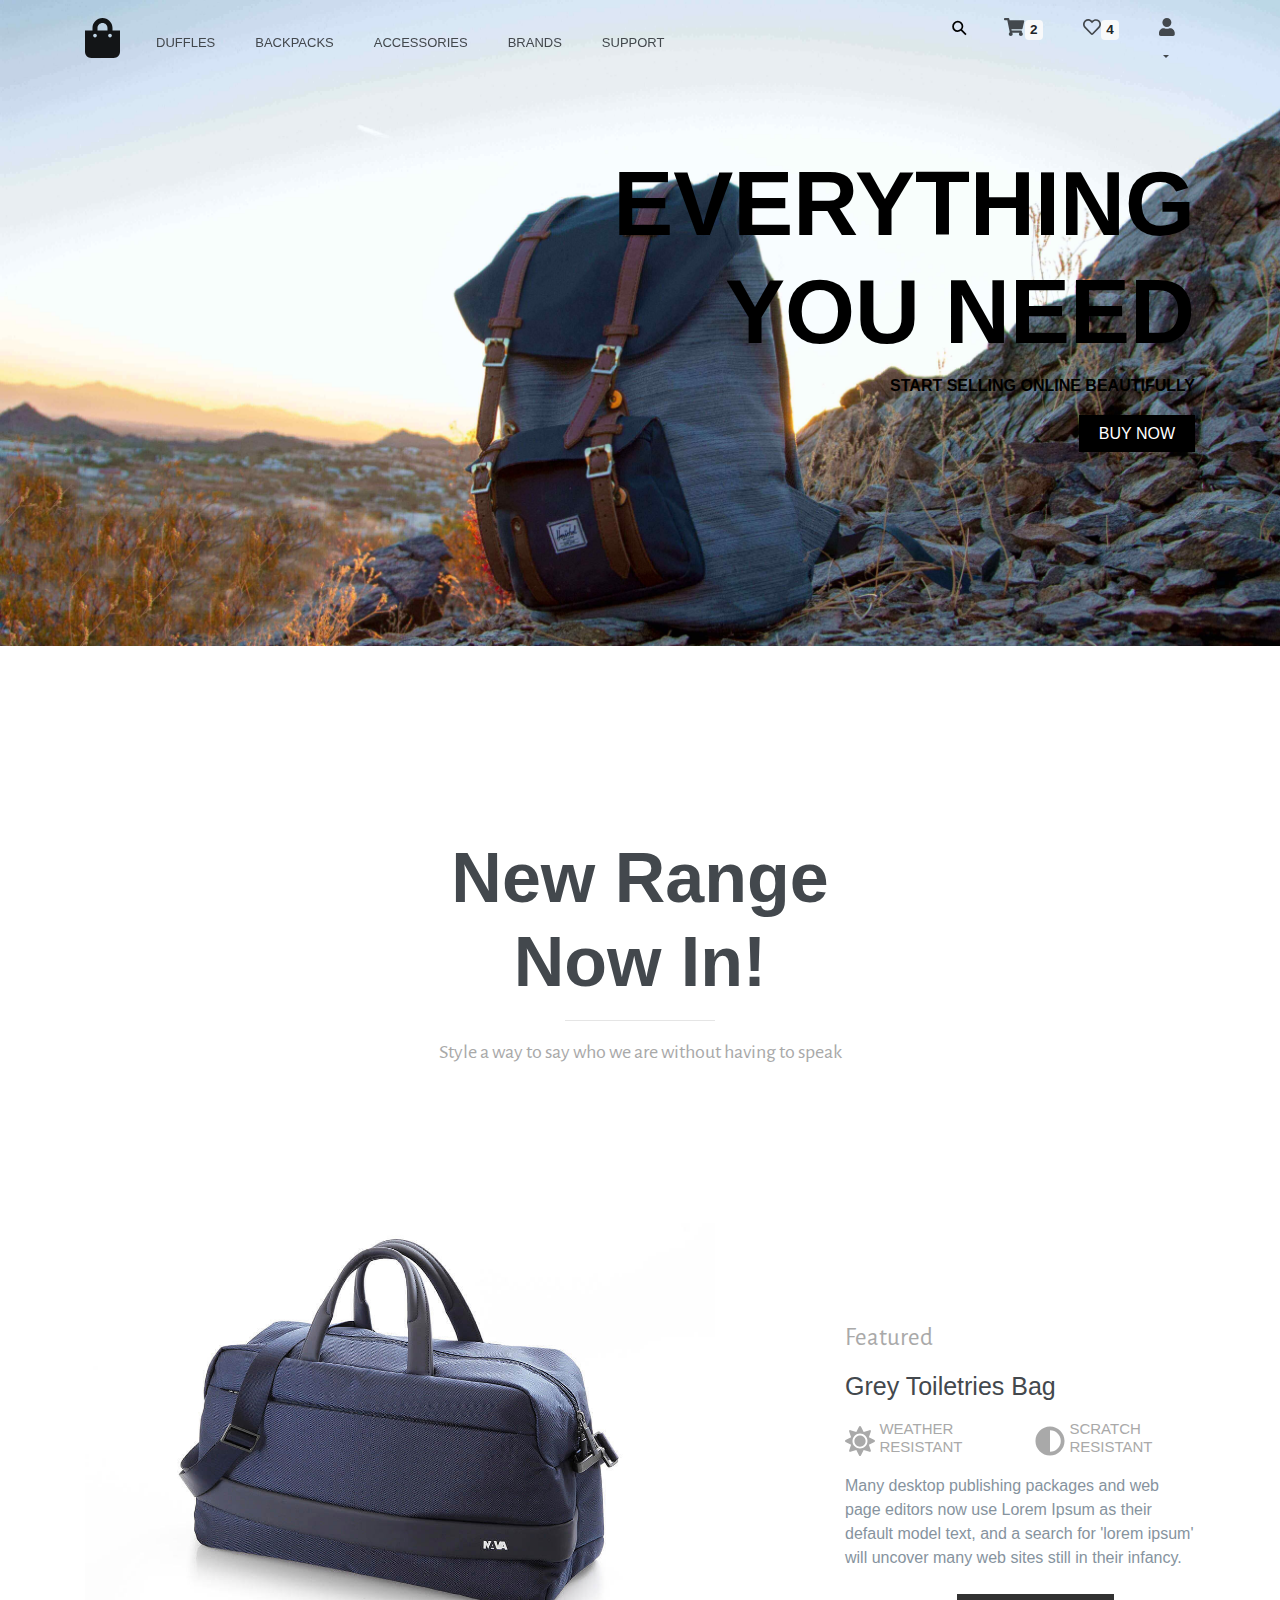
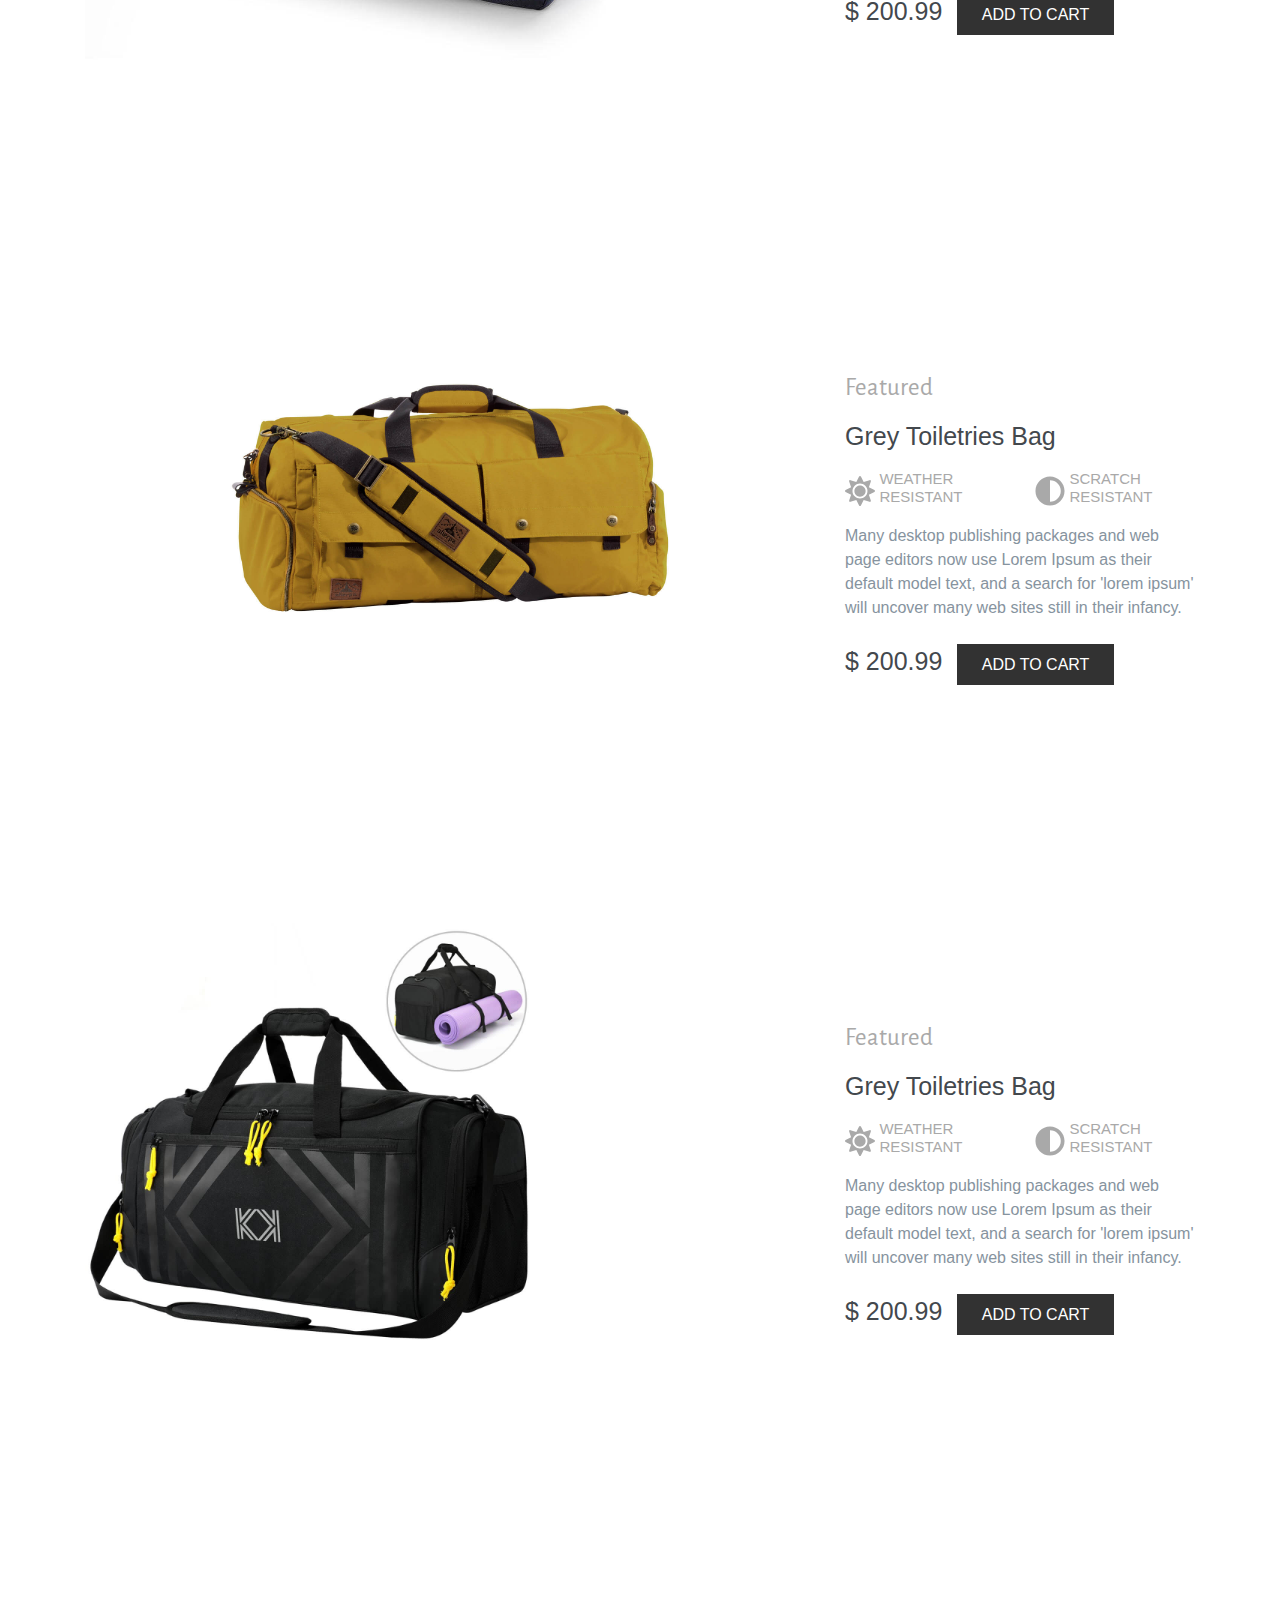
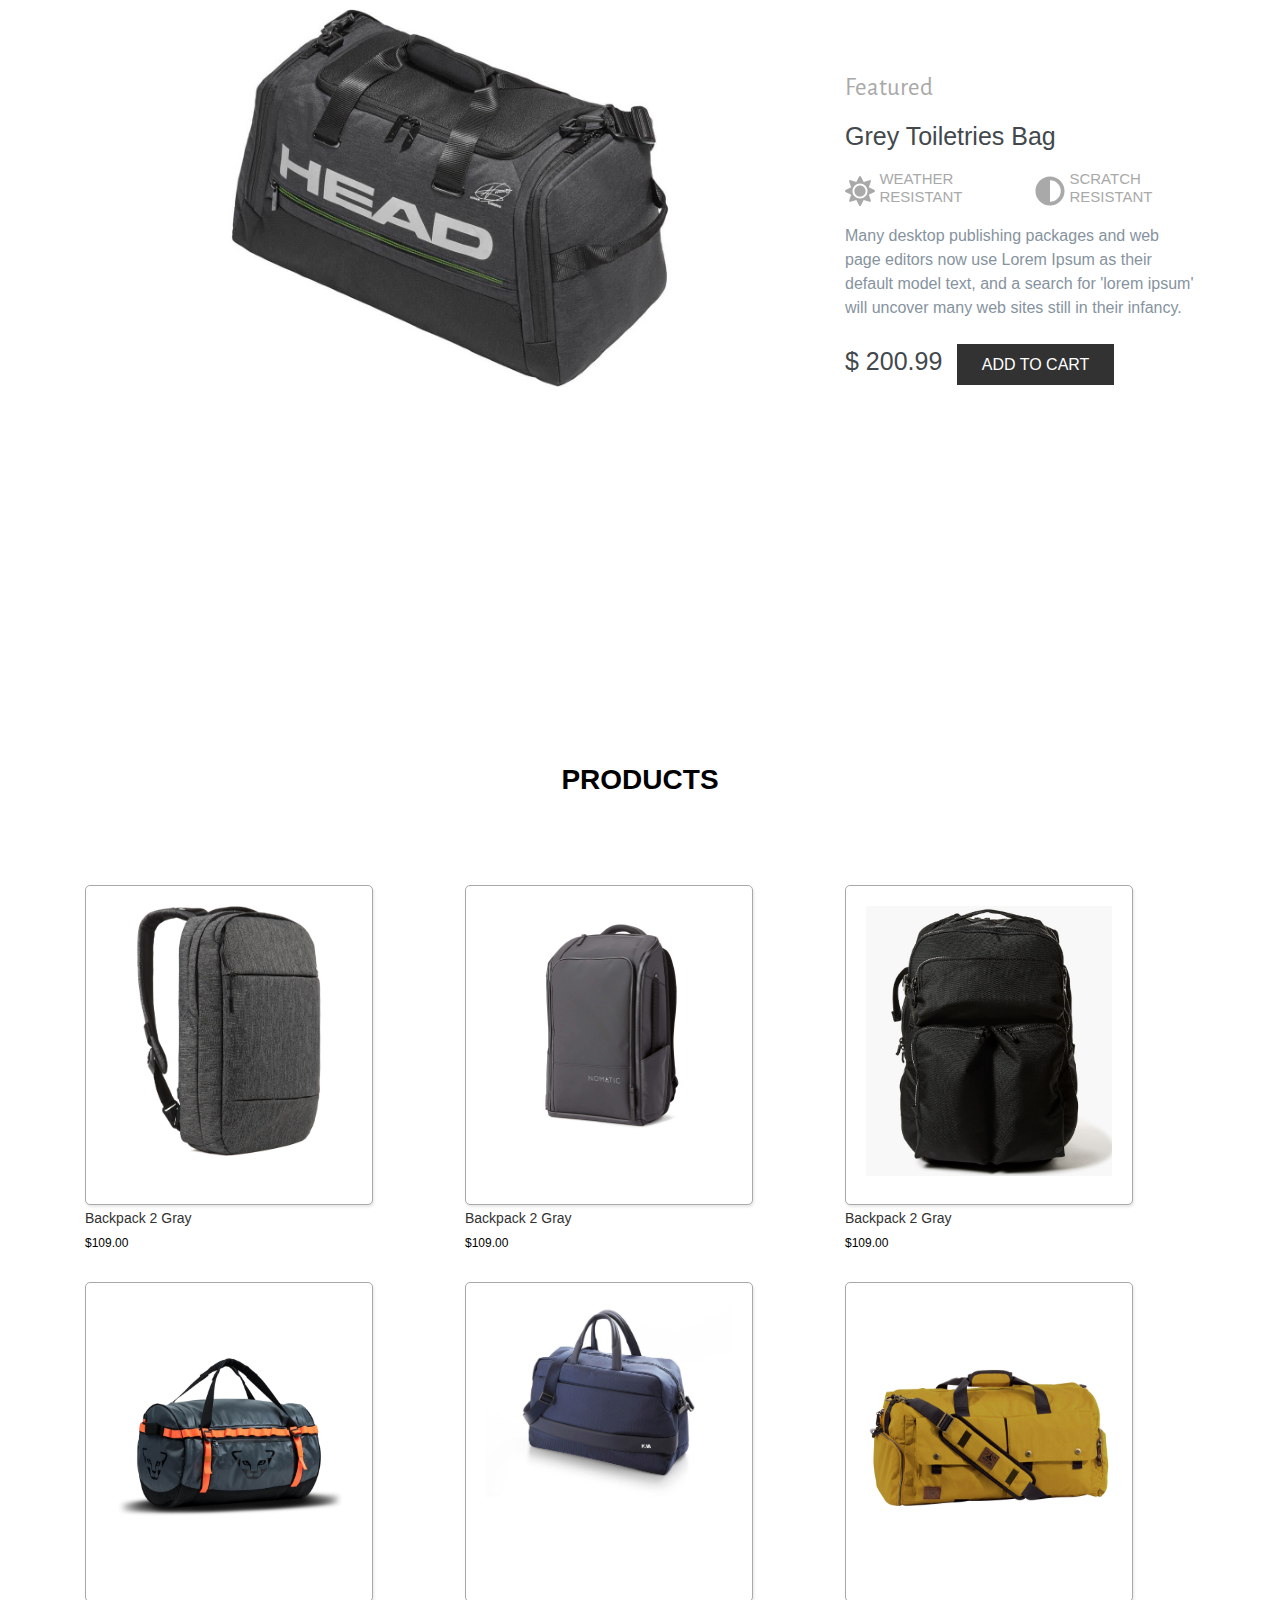
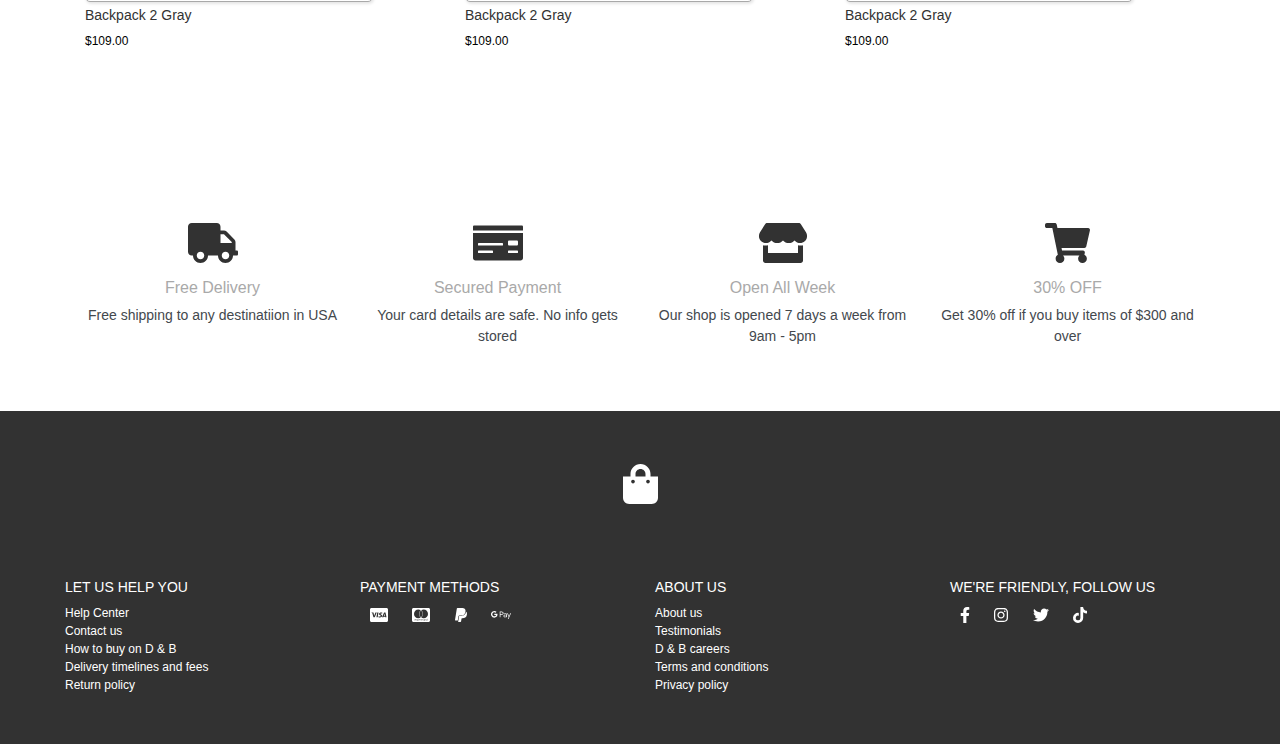
==== commit 4027dd03: "added filters and sorts" ====
--- a/index.html
+++ b/index.html
@@ -82,7 +82,7 @@
                 <h1>everything<br>you need</h1>
                 <p class="small-bg-text mb-4">start selling online beautifully</p>
                 <div class="center">
-                    <a href="#" class="">buy now</a>
+                    <a href="single-product.html" class="">buy now</a>
                 </div>
             </div>
         </div>
--- a/assets/css/main.css
+++ b/assets/css/main.css
@@ -957,7 +957,7 @@
   overflow:hidden;
   background:none!important;
   height:175px;
-  width:280px;
+  width:270px;
 }
 
 @media (max-width: 535px) {
@@ -983,7 +983,6 @@
 .shipping .card {
   box-shadow: 1px 2px 3px 0px rgba(0,0,0,0.10);
   padding: 20px;
-  /* margin-bottom: 30px; */
 }
 
 .shipping p {
@@ -996,7 +995,7 @@
   font-size: 13px;
   color: #788995;
   font-weight: 400;
-  /* padding-top: 10px; */
+  margin-left: 6px;
 }
 
 .address-btn {
@@ -1067,9 +1066,10 @@
 }
 
 .order h5 {
-  /* color: #43474D; */
+  display: inline;
   font-weight: 600;
   font-size: 15px;
+  
 }
 
 .order .success {
@@ -1106,11 +1106,12 @@
 
 .order p {
   color: #43474D;
-}
-
-.order p, h6 {
   display: inline;
 }
+
+/* .order p h5 {
+  display: inline;
+} */
 
 .paid-info p {
   font-size: 15px;
@@ -1122,15 +1123,123 @@
   display: inline;
 }
 
+/* start of filter */
+
+.filter {
+  margin-left: 20px;
+}
+
+.product-filter {
+  display: flex;
+  float: right;
+  margin-bottom: 10px;
+}
+
+.product-filter h1 {
+  flex-grow: 1;
+}
+
+.sort {
+  display: flex;
+}
+
+.collection-sort {
+  display: flex;
+  flex-direction: column;
+}
+
+@media (max-width: 535px) {
+  .product-filter {
+    flex-direction: column;
+  }
+
+}
+
+@media (max-width: 535px) {
+  .hide-filters {
+    visibility: hidden;
+    display: none;
+  }
+}
+
+
+/* end of filters */
+
+
+/* start of category */
+
+.category select {
+  border-radius: 6px;
+  padding: 2px;
+  margin-right: 5px;
+}
+
+.category option {
+  border-radius: 2px;
+  padding: 2px;
+  border: none !important;
+}
+
+.category .add-to-cart {
+  background-color: #43484D;
+  border: none;
+  font-size: 11px;
+  color: #fff;
+  text-transform: uppercase;
+}
+
 .category a {
   color: #43474D;
+}
+
+.category p {
   text-align: center;
-}
+  font-size: 13px;
+  font-weight: 400;
+}
+
+.category h6 {
+  text-align: center;
+  font-size: 15px;
+  font-weight: 600;
+}
+
+.category img {
+  height: 140px;
+}
+
+@media (max-width: 535px) {
+  .category img {
+    height: 195px;
+  }
+}
+
+/* end of category */
 
 
 /* start of wishlist */
-.wishlist .hr {
-  border-bottom: 1px solid #43474D;;
+
+.like-btn {
+  background: url('../images/twitter-heart.png');
+  width: 60px;
+  height: 60px;
+  background-size: 2900%;
+  background-repeat: no-repeat;
+  cursor: pointer;
+}
+
+.is-active {
+  animation-name: animate;
+  animation-duration: .8s;
+  animation-iteration-count: 1;
+  animation-timing-function: steps(28);
+  animation-fill-mode: forwards;
+}
+
+@keyframes animate {
+  0%   { background-position: left;  }
+  50%  { background-position: right; }
+  100% { background-position: right; }
 }
 
 .wishlist img {
@@ -1138,12 +1247,29 @@
 }
 
 .wishlist h6 {
-  padding-top: 50px;
+  vertical-align: middle;
+  line-height: 90px;
+  display: inline;
+}
+
+.wishlist h5 {
+  vertical-align: middle;
+  line-height: 90px;
+  font-weight: 500;
+}
+
+.wishlist a {
+  color: #43474D;
 }
 
 @media (max-width: 535px) {
   .wishlist h6 {
     padding-top: 0;
+    line-height: 0;
+  }
+
+  .wishlist a {
+    margin-top: 5px;
   }
 }
 
@@ -1153,8 +1279,4 @@
   padding: 10px;
 }
 
-.wishlist a {
-  color: #43474D;
-}
-
 /* THE END */